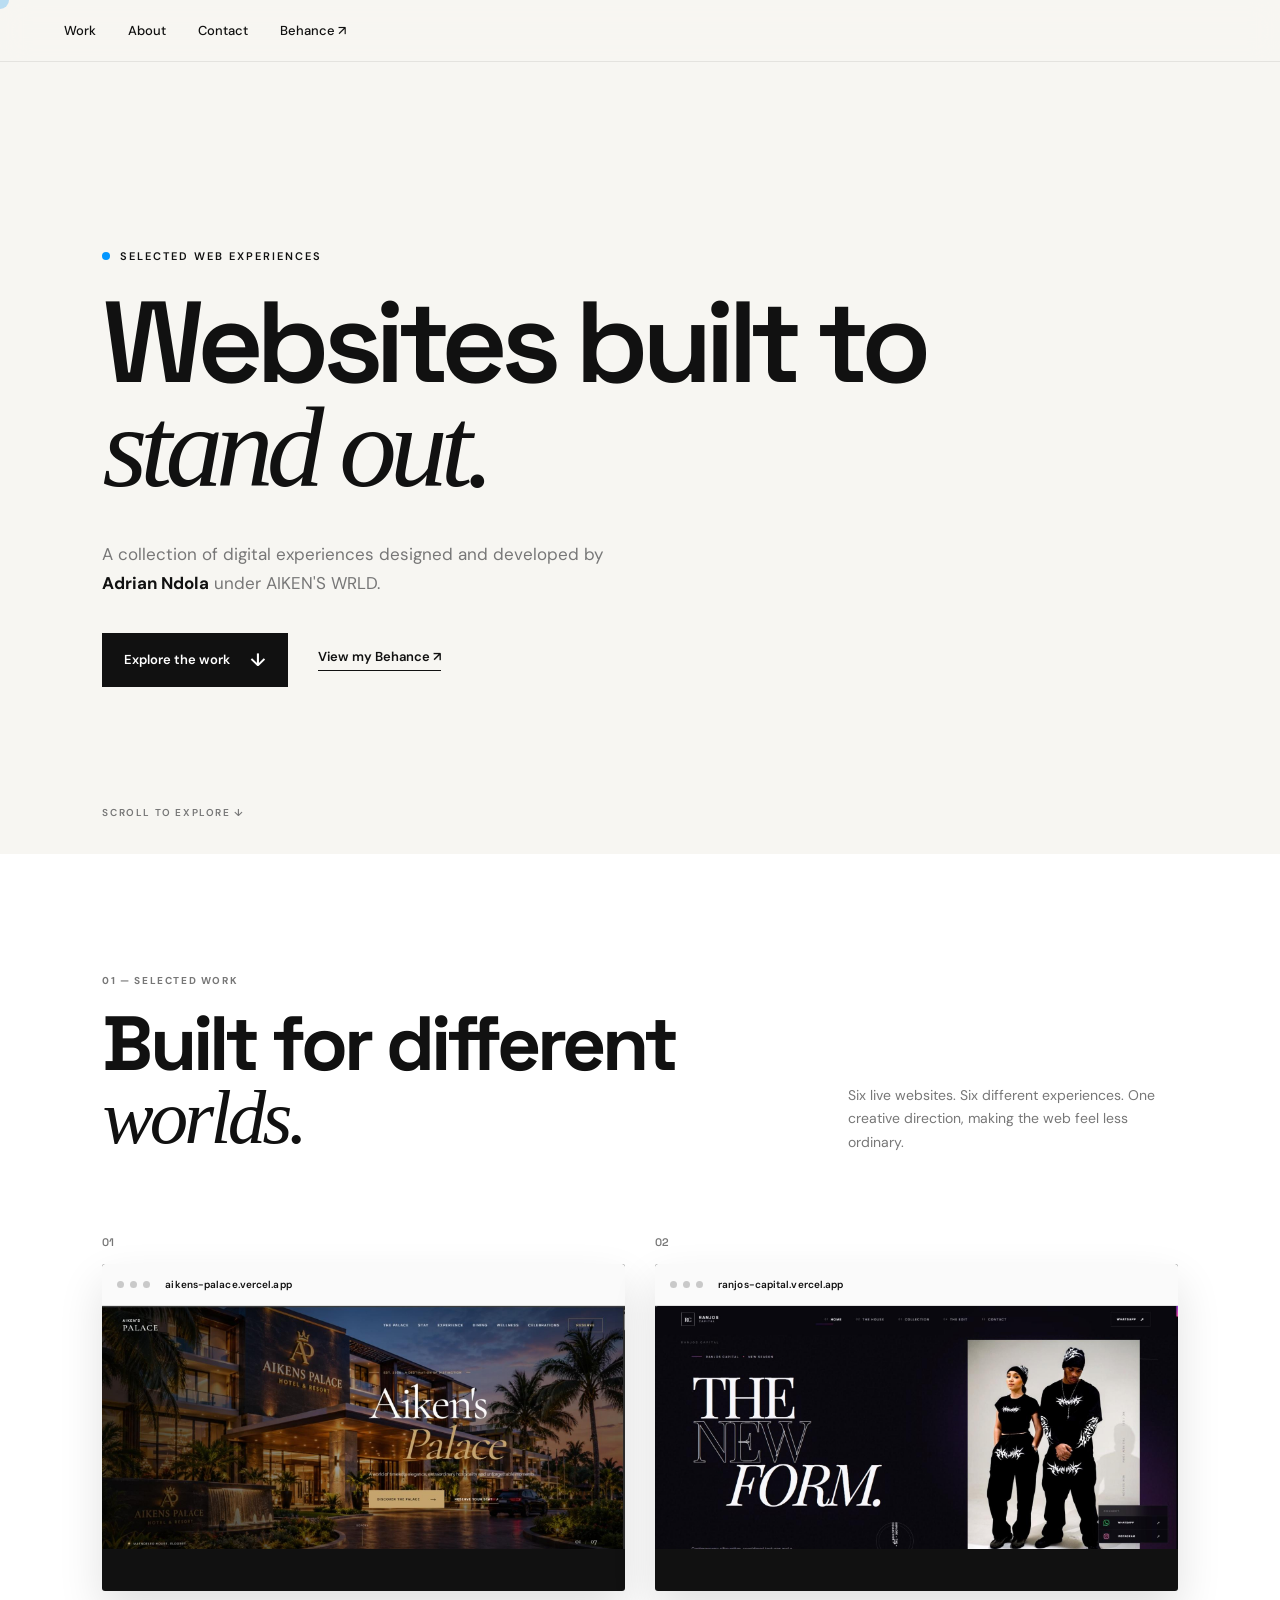
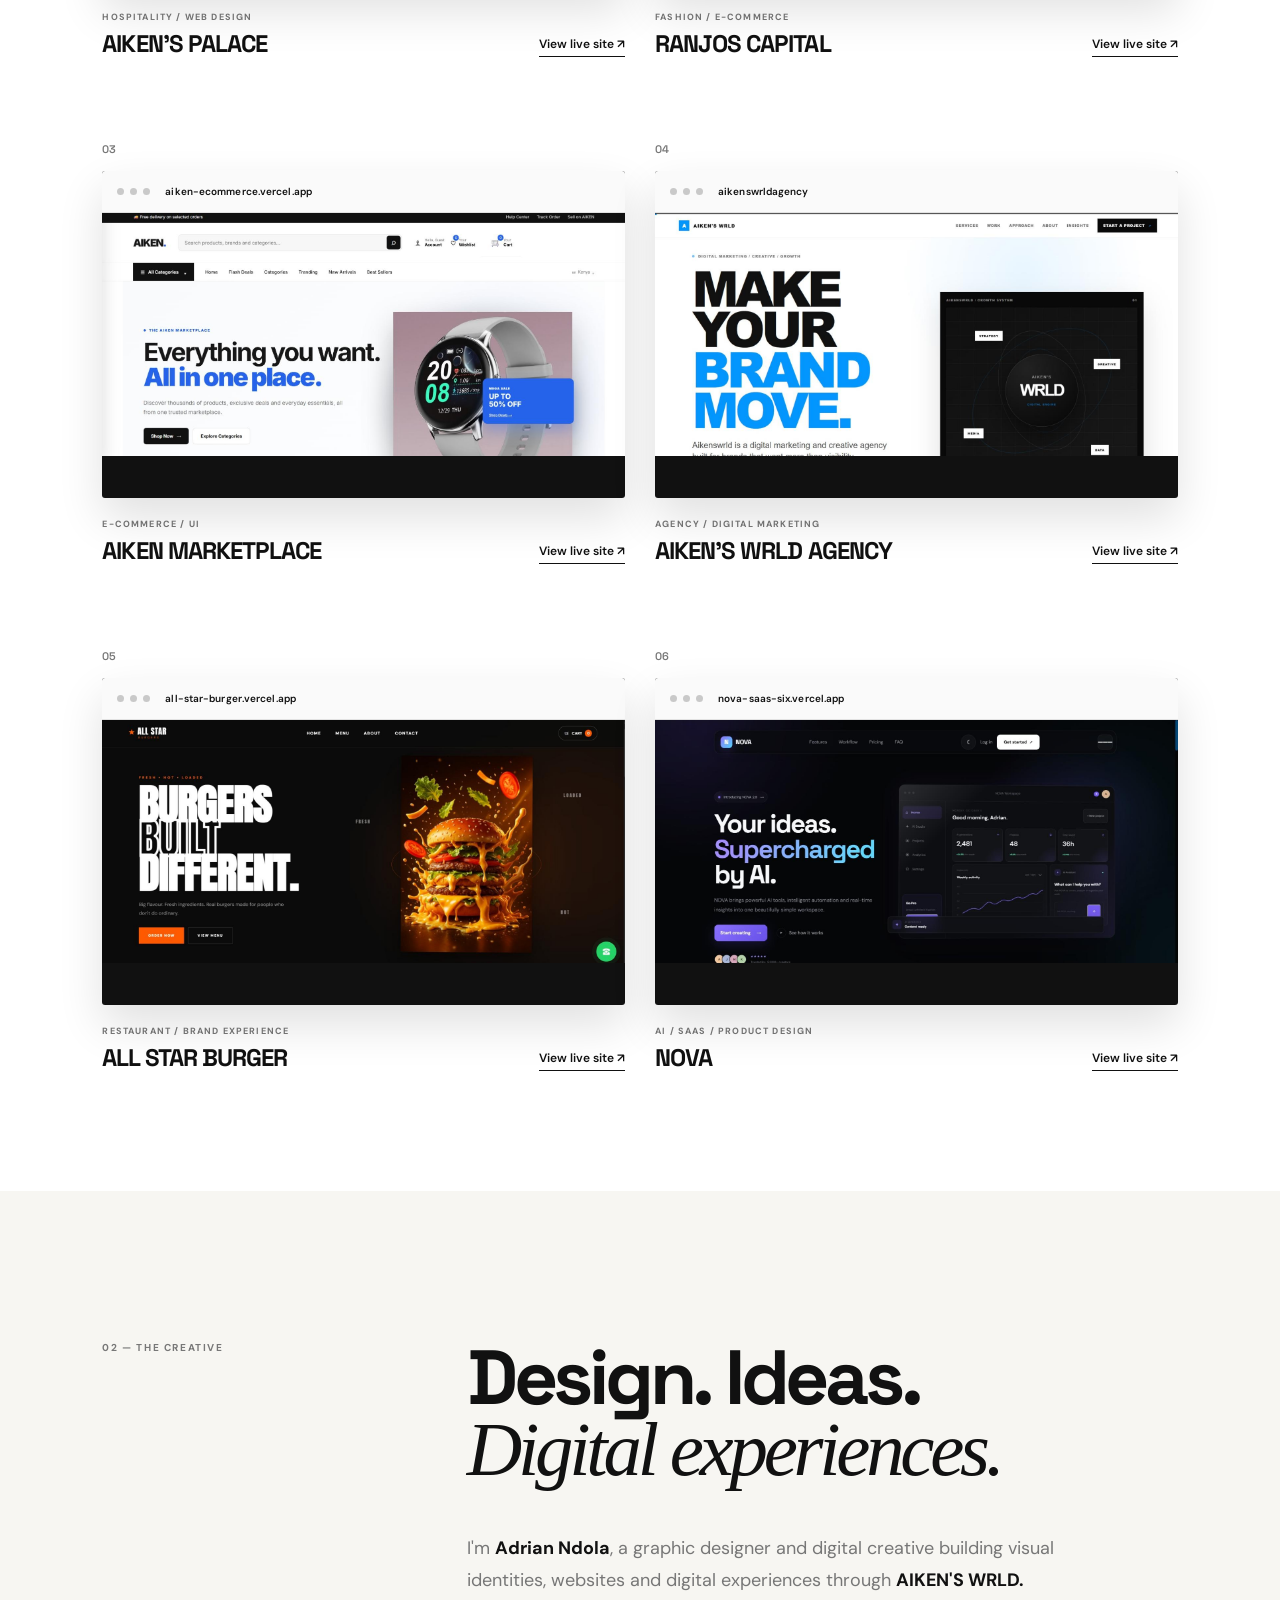
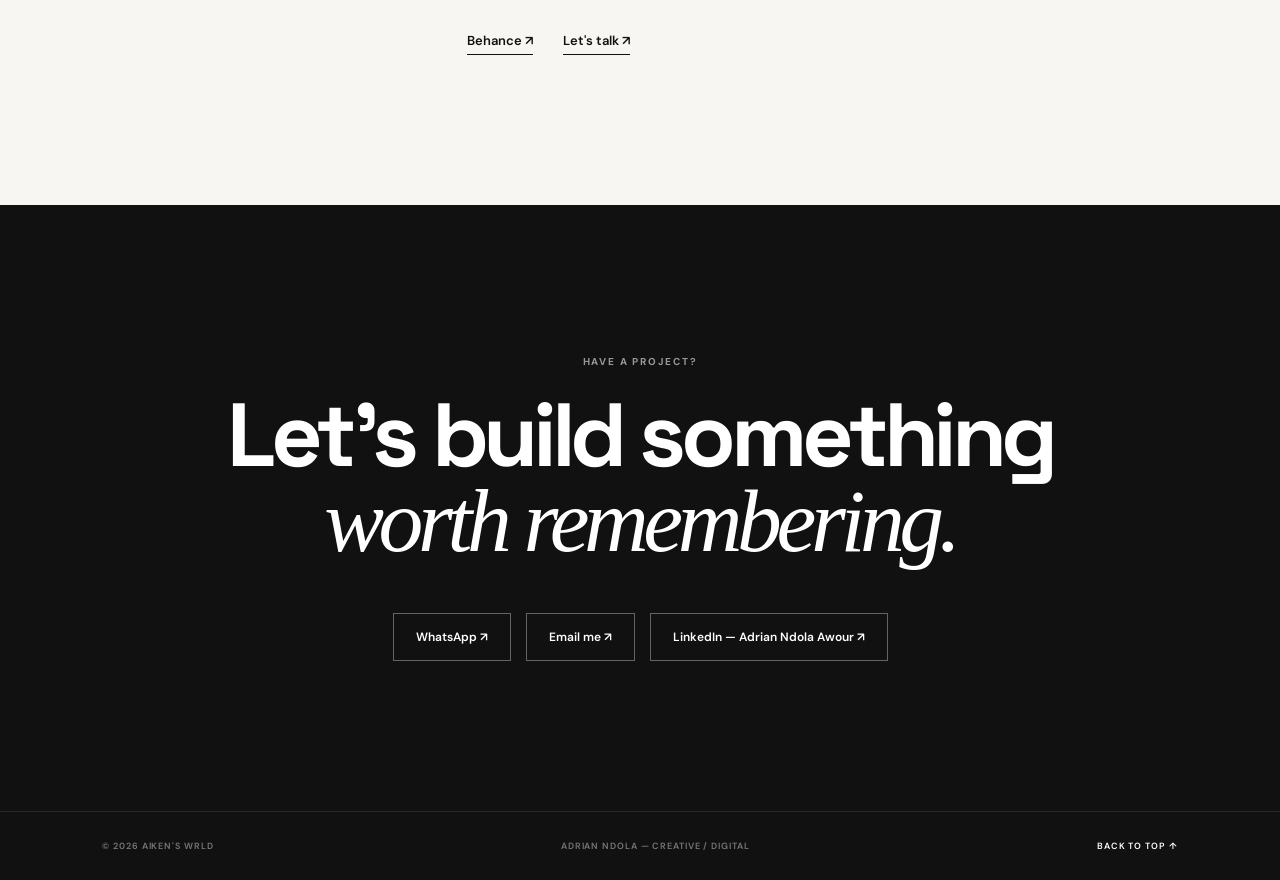
==== index.html @ 43f6fae1 "Add files via upload" ====
<!DOCTYPE html>
<html lang="en">

<head>

    <meta charset="UTF-8">

    <meta name="viewport" content="width=device-width, initial-scale=1.0">

    <title>AIKEN'S WRLD — Web Portfolio</title>

    <meta name="description"
        content="Selected web experiences designed and developed by Adrian Ndola.">

    <link rel="preconnect" href="https://fonts.googleapis.com">
    <link rel="preconnect" href="https://fonts.gstatic.com" crossorigin>

    <link
        href="https://fonts.googleapis.com/css2?family=DM+Sans:wght@400;500;600;700&family=Space+Grotesk:wght@400;500;600;700&display=swap"
        rel="stylesheet">

    <link rel="stylesheet" href="style.css">

</head>


<body>

    <!-- CURSOR EFFECT -->
    <div class="cursor-glow"></div>


    <!-- NAVIGATION -->
    <header class="navbar">

        <nav>

            <a href="#work">
                Work
            </a>

            <a href="about.html">
                About
            </a>

            <a href="contact.html">
                Contact
            </a>

            <a href="https://www.behance.net/adrianndola"
               target="_blank"
               rel="noopener noreferrer">
                Behance ↗
            </a>

        </nav>

    </header>


    <!-- HERO -->
    <main>

        <section class="hero" id="home">

            <div class="hero-label">

                <span></span>

                SELECTED WEB EXPERIENCES

            </div>


            <h1>

                Websites built to

                <em>stand out.</em>

            </h1>


            <p class="hero-description">

                A collection of digital experiences designed and
                developed by <strong>Adrian Ndola</strong> under
                AIKEN'S WRLD.

            </p>


            <div class="hero-buttons">

                <a href="#work"
                   class="primary-button">

                    Explore the work

                    <span>↓</span>

                </a>


                <a href="https://www.behance.net/adrianndola"
                   target="_blank"
                   rel="noopener noreferrer"
                   class="secondary-link">

                    View my Behance ↗

                </a>

            </div>


            <div class="scroll-text">

                SCROLL TO EXPLORE ↓

            </div>

        </section>


        <!-- PROJECTS -->
        <section class="work" id="work">

            <div class="section-header">

                <div>

                    <span class="section-label">

                        01 — SELECTED WORK

                    </span>


                    <h2>

                        Built for different

                        <em>worlds.</em>

                    </h2>

                </div>


                <p>

                    Six live websites. Six different experiences.
                    One creative direction, making the web feel
                    less ordinary.

                </p>

            </div>


            <div class="projects">


                <!-- PROJECT 1 -->
                <article class="project">

                    <div class="project-number">
                        01
                    </div>


                    <div class="website-preview palace">

                        <div class="browser-bar">

                            <div class="browser-dots">

                                <span></span>
                                <span></span>
                                <span></span>

                            </div>


                            <small>
                                aikens-palace.vercel.app
                            </small>

                        </div>


                        <div class="preview-content">

                            <img
                                src="images/aikens-palace.jpg"
                                alt="AIKEN'S PALACE website"
                                loading="lazy">

                        </div>

                    </div>


                    <div class="project-info">

                        <div>

                            <span class="project-category">
                                HOSPITALITY / WEB DESIGN
                            </span>


                            <h3>
                                AIKEN'S PALACE
                            </h3>

                        </div>


                        <a
                            href="https://aikens-palace.vercel.app/"
                            target="_blank"
                            rel="noopener noreferrer"
                            class="view-site">

                            View live site ↗

                        </a>

                    </div>

                </article>


                <!-- PROJECT 2 -->
                <article class="project">

                    <div class="project-number">
                        02
                    </div>


                    <div class="website-preview ranjos">

                        <div class="browser-bar">

                            <div class="browser-dots">

                                <span></span>
                                <span></span>
                                <span></span>

                            </div>


                            <small>
                                ranjos-capital.vercel.app
                            </small>

                        </div>


                        <div class="preview-content">

                            <img
                                src="images/ranjos-capital.jpg"
                                alt="Ranjos Capital website"
                                loading="lazy">

                        </div>

                    </div>


                    <div class="project-info">

                        <div>

                            <span class="project-category">
                                FASHION / E-COMMERCE
                            </span>


                            <h3>
                                RANJOS CAPITAL
                            </h3>

                        </div>


                        <a
                            href="https://ranjos-capital.vercel.app/"
                            target="_blank"
                            rel="noopener noreferrer"
                            class="view-site">

                            View live site ↗

                        </a>

                    </div>

                </article>


                <!-- PROJECT 3 -->
                <article class="project">

                    <div class="project-number">
                        03
                    </div>


                    <div class="website-preview marketplace">

                        <div class="browser-bar">

                            <div class="browser-dots">

                                <span></span>
                                <span></span>
                                <span></span>

                            </div>


                            <small>
                                aiken-ecommerce.vercel.app
                            </small>

                        </div>


                        <div class="preview-content">

                            <img
                                src="images/aiken-marketplace.jpg"
                                alt="Aiken Marketplace website"
                                loading="lazy">

                        </div>

                    </div>


                    <div class="project-info">

                        <div>

                            <span class="project-category">
                                E-COMMERCE / UI
                            </span>


                            <h3>
                                AIKEN MARKETPLACE
                            </h3>

                        </div>


                        <a
                            href="https://aiken-ecommerce.vercel.app/"
                            target="_blank"
                            rel="noopener noreferrer"
                            class="view-site">

                            View live site ↗

                        </a>

                    </div>

                </article>


                <!-- PROJECT 4 -->
                <article class="project">

                    <div class="project-number">
                        04
                    </div>


                    <div class="website-preview agency">

                        <div class="browser-bar">

                            <div class="browser-dots">

                                <span></span>
                                <span></span>
                                <span></span>

                            </div>


                            <small>
                                aikenswrldagency
                            </small>

                        </div>


                        <div class="preview-content">

                            <img
                                src="images/aikens-agency.jpg"
                                alt="AIKEN'S WRLD Agency website"
                                loading="lazy">

                        </div>

                    </div>


                    <div class="project-info">

                        <div>

                            <span class="project-category">
                                AGENCY / DIGITAL MARKETING
                            </span>


                            <h3>
                                AIKEN'S WRLD AGENCY
                            </h3>

                        </div>


                        <a
                            href="https://thecreativeaiken-ops.github.io/aikenswrldagency/"
                            target="_blank"
                            rel="noopener noreferrer"
                            class="view-site">

                            View live site ↗

                        </a>

                    </div>

                </article>


                <!-- PROJECT 5 -->
                <article class="project">

                    <div class="project-number">
                        05
                    </div>


                    <div class="website-preview burger">

                        <div class="browser-bar">

                            <div class="browser-dots">

                                <span></span>
                                <span></span>
                                <span></span>

                            </div>


                            <small>
                                all-star-burger.vercel.app
                            </small>

                        </div>


                        <div class="preview-content">

                            <img
                                src="images/all-star-burger.jpg"
                                alt="All Star Burger website"
                                loading="lazy">

                        </div>

                    </div>


                    <div class="project-info">

                        <div>

                            <span class="project-category">
                                RESTAURANT / BRAND EXPERIENCE
                            </span>


                            <h3>
                                ALL STAR BURGER
                            </h3>

                        </div>


                        <a
                            href="https://all-star-burger.vercel.app/"
                            target="_blank"
                            rel="noopener noreferrer"
                            class="view-site">

                            View live site ↗

                        </a>

                    </div>

                </article>


                <!-- PROJECT 6 -->
                <article class="project">

                    <div class="project-number">
                        06
                    </div>


                    <div class="website-preview nova">

                        <div class="browser-bar">

                            <div class="browser-dots">

                                <span></span>
                                <span></span>
                                <span></span>

                            </div>


                            <small>
                                nova-saas-six.vercel.app
                            </small>

                        </div>


                        <div class="preview-content">

                            <img
                                src="images/nova.jpg"
                                alt="Nova SaaS website"
                                loading="lazy">

                        </div>

                    </div>


                    <div class="project-info">

                        <div>

                            <span class="project-category">
                                AI / SAAS / PRODUCT DESIGN
                            </span>


                            <h3>
                                NOVA
                            </h3>

                        </div>


                        <a
                            href="https://nova-saas-six.vercel.app/"
                            target="_blank"
                            rel="noopener noreferrer"
                            class="view-site">

                            View live site ↗

                        </a>

                    </div>

                </article>


            </div>

        </section>


        <!-- ABOUT -->
        <section class="about" id="about">

            <div class="about-label">

                02 — THE CREATIVE

            </div>


            <div class="about-content">

                <h2>

                    Design. Ideas.

                    <em>
                        Digital experiences.
                    </em>

                </h2>


                <p>

                    I'm <strong>Adrian Ndola</strong>, a graphic designer
                    and digital creative building visual identities,
                    websites and digital experiences through
                    <strong>AIKEN'S WRLD.</strong>

                </p>


                <div class="about-links">

                    <a
                        href="https://www.behance.net/adrianndola"
                        target="_blank"
                        rel="noopener noreferrer">

                        Behance ↗

                    </a>


                    <a href="mailto:thecreativeaiken@gmail.com">

                        Let's talk ↗

                    </a>

                </div>

            </div>

        </section>


        <!-- CTA -->
        <section class="cta">

            <span>
                HAVE A PROJECT?
            </span>


            <h2>

                Let's build something

                <em>
                    worth remembering.
                </em>

            </h2>


            <div class="cta-contact">


                <!-- WHATSAPP -->
                <a
                    href="https://wa.me/254794624359"
                    target="_blank"
                    rel="noopener noreferrer"
                    class="cta-button">

                    WhatsApp ↗

                </a>


                <!-- EMAIL -->
                <a
                    href="mailto:thecreativeaiken@gmail.com?subject=Web Project Inquiry"
                    class="cta-button">

                    Email me ↗

                </a>


                <!-- LINKEDIN -->
                <a
                    href="https://www.linkedin.com/in/adrian-ndola-awour-3a61433a2/"
                    target="_blank"
                    rel="noopener noreferrer"
                    class="cta-button linkedin-link">

                    LinkedIn — Adrian Ndola Awour ↗

                </a>


            </div>

        </section>

    </main>


    <!-- FOOTER -->
    <footer>

        <span>
            © 2026 AIKEN'S WRLD
        </span>


        <span>
            ADRIAN NDOLA — CREATIVE / DIGITAL
        </span>


        <a href="#home">
            BACK TO TOP ↑
        </a>

    </footer>


    <script src="script.js"></script>

</body>

</html>
---- style.css ----
/* =========================================
   AIKEN'S WRLD — WEB PORTFOLIO
   ========================================= */

:root {
    --black: #111111;
    --white: #ffffff;
    --cream: #f7f6f2;
    --gray: #777777;
    --light-gray: #e8e8e8;
    --blue: #0396ff;
}


/* =========================================
   RESET
   ========================================= */

* {
    margin: 0;
    padding: 0;
    box-sizing: border-box;
}

html {
    scroll-behavior: smooth;
}

body {
    font-family: "DM Sans", sans-serif;
    background: var(--cream);
    color: var(--black);
    overflow-x: hidden;
}

a {
    color: inherit;
    text-decoration: none;
}

img {
    max-width: 100%;
    display: block;
}


/* =========================================
   CURSOR
   ========================================= */

.cursor-glow {
    position: fixed;
    width: 18px;
    height: 18px;
    border-radius: 50%;
    background: rgba(3, 150, 255, 0.25);
    pointer-events: none;
    transform: translate(-50%, -50%);
    z-index: 9999;
    mix-blend-mode: multiply;
}


/* =========================================
   NAVIGATION
   ========================================= */

.navbar {
    position: sticky;
    top: 0;
    z-index: 1000;

    width: 100%;

    display: flex;
    align-items: center;
    justify-content: space-between;

    padding: 22px 5vw;

    background: rgba(247, 246, 242, 0.88);

    backdrop-filter: blur(14px);
    -webkit-backdrop-filter: blur(14px);

    border-bottom: 1px solid rgba(17, 17, 17, 0.08);
}

.logo {
    display: flex;
    align-items: center;
    gap: 10px;

    font-family: "Space Grotesk", sans-serif;
    font-size: 14px;
    font-weight: 700;

    letter-spacing: 0.05em;
}

.logo-circle {
    width: 31px;
    height: 31px;

    display: flex;
    align-items: center;
    justify-content: center;

    border-radius: 50%;

    background: var(--black);
    color: var(--white);

    font-family: "Space Grotesk", sans-serif;
    font-weight: 700;
}

.navbar nav {
    display: flex;
    align-items: center;
    gap: 32px;
}

.navbar nav a {
    position: relative;

    font-size: 13px;
    font-weight: 500;

    transition: 0.3s ease;
}

.navbar nav a::after {
    content: "";

    position: absolute;
    left: 0;
    bottom: -6px;

    width: 0;
    height: 1px;

    background: var(--black);

    transition: width 0.3s ease;
}

.navbar nav a:hover::after {
    width: 100%;
}


/* =========================================
   HERO
   ========================================= */

.hero {
    min-height: 88vh;

    display: flex;
    flex-direction: column;
    justify-content: center;

    padding: 100px 8vw 80px;

    position: relative;
}

.hero-label {
    display: flex;
    align-items: center;
    gap: 10px;

    font-size: 11px;
    font-weight: 600;

    letter-spacing: 0.18em;

    margin-bottom: 28px;
}

.hero-label span {
    width: 8px;
    height: 8px;

    border-radius: 50%;

    background: var(--blue);
}

.hero h1 {
    max-width: 900px;

    font-family: "Space Grotesk", sans-serif;

    font-size: clamp(60px, 9vw, 145px);

    line-height: 0.9;

    letter-spacing: -0.065em;

    font-weight: 600;
}

.hero h1 em {
    font-family: Georgia, serif;

    font-weight: 400;

    letter-spacing: -0.06em;
}

.hero-description {
    max-width: 520px;

    margin-top: 40px;

    color: var(--gray);

    font-size: 17px;

    line-height: 1.7;
}

.hero-description strong {
    color: var(--black);
}

.hero-buttons {
    display: flex;
    align-items: center;

    gap: 30px;

    margin-top: 35px;
}

.primary-button {
    display: inline-flex;
    align-items: center;

    gap: 20px;

    padding: 15px 22px;

    background: var(--black);
    color: var(--white);

    font-size: 13px;
    font-weight: 600;

    transition: 0.3s ease;
}

.primary-button:hover {
    background: var(--blue);

    transform: translateY(-3px);
}

.primary-button span {
    font-size: 18px;
}

.secondary-link {
    font-size: 13px;
    font-weight: 600;

    border-bottom: 1px solid var(--black);

    padding-bottom: 5px;

    transition: 0.3s ease;
}

.secondary-link:hover {
    color: var(--blue);

    border-color: var(--blue);
}

.scroll-text {
    position: absolute;

    bottom: 35px;
    left: 8vw;

    font-size: 10px;

    font-weight: 600;

    letter-spacing: 0.16em;

    color: var(--gray);
}


/* =========================================
   WORK SECTION
   ========================================= */

.work {
    padding: 120px 8vw;

    background: var(--white);
}

.section-header {
    display: flex;

    justify-content: space-between;

    align-items: flex-end;

    gap: 50px;

    margin-bottom: 80px;
}

.section-label {
    display: block;

    margin-bottom: 20px;

    font-size: 10px;

    font-weight: 700;

    letter-spacing: 0.16em;

    color: var(--gray);
}

.section-header h2 {
    font-family: "Space Grotesk", sans-serif;

    font-size: clamp(42px, 6vw, 82px);

    line-height: 0.95;

    letter-spacing: -0.05em;
}

.section-header h2 em {
    font-family: Georgia, serif;

    font-weight: 400;
}

.section-header > p {
    max-width: 330px;

    font-size: 14px;

    line-height: 1.7;

    color: var(--gray);
}


/* =========================================
   PROJECT GRID
   ========================================= */

.projects {
    display: grid;

    grid-template-columns: repeat(2, minmax(0, 1fr));

    gap: 85px 30px;
}


/* =========================================
   PROJECT
   ========================================= */

.project {
    position: relative;

    opacity: 0;

    transform: translateY(35px);

    transition:
        opacity 0.8s ease,
        transform 0.8s ease;
}

.project.show {
    opacity: 1;

    transform: translateY(0);
}

.project-number {
    margin-bottom: 15px;

    font-family: "Space Grotesk", sans-serif;

    font-size: 11px;

    font-weight: 600;

    color: var(--gray);
}


/* =========================================
   WEBSITE PREVIEW
   ========================================= */

.website-preview {
    width: 100%;

    aspect-ratio: 16 / 10;

    position: relative;

    overflow: hidden;

    border-radius: 3px;

    background: #111111;

    box-shadow:
        0 20px 45px rgba(0, 0, 0, 0.12);

    transition:
        transform 0.5s ease,
        box-shadow 0.5s ease;
}

.project:hover .website-preview {
    transform: translateY(-8px);

    box-shadow:
        0 28px 55px rgba(0, 0, 0, 0.18);
}


/* =========================================
   BROWSER BAR
   ========================================= */

.browser-bar {
    height: 42px;

    position: absolute;

    top: 0;
    left: 0;
    right: 0;

    z-index: 10;

    display: flex;

    align-items: center;

    padding: 0 15px;

    background: rgba(255, 255, 255, 0.98);

    border-bottom:
        1px solid rgba(17, 17, 17, 0.1);
}

.browser-dots {
    display: flex;

    align-items: center;

    gap: 6px;

    margin-right: 15px;
}

.browser-dots span {
    width: 7px;
    height: 7px;

    border-radius: 50%;

    background: #c9c9c9;
}


/* =========================================
   BRIGHT WEBSITE TITLES
   ========================================= */

.browser-bar small {
    font-size: 10px;

    color: #111111;

    font-weight: 600;

    letter-spacing: 0.01em;

    white-space: nowrap;

    overflow: hidden;

    text-overflow: ellipsis;
}


/* =========================================
   WEBSITE SCREENSHOTS
   ========================================= */

.preview-content {
    width: 100%;
    height: 100%;

    position: relative;

    overflow: hidden;

    display: block;

    padding-top: 42px;
}

.preview-content img {
    width: 100%;

    height: calc(100% - 42px);

    display: block;

    object-fit: cover;

    object-position: top center;

    transform: scale(1);

    transition:
        transform 0.7s ease;
}

.project:hover .preview-content img {
    transform: scale(1.035);
}


/* =========================================
   SCREENSHOT POSITIONING
   ========================================= */

.palace .preview-content img {
    object-position: top center;
}

.ranjos .preview-content img {
    object-position: top center;
}

.marketplace .preview-content img {
    object-position: top center;
}

.agency .preview-content img {
    object-position: top center;
}

.burger .preview-content img {
    object-position: top center;
}

.nova .preview-content img {
    object-position: top center;
}


/* =========================================
   PROJECT INFORMATION
   ========================================= */

.project-info {
    display: flex;

    align-items: flex-end;

    justify-content: space-between;

    gap: 25px;

    margin-top: 20px;
}

.project-category {
    display: block;

    margin-bottom: 8px;

    font-size: 9px;

    font-weight: 700;

    letter-spacing: 0.13em;

    color: var(--gray);
}

.project-info h3 {
    font-family: "Space Grotesk", sans-serif;

    font-size: 24px;

    line-height: 1.1;

    letter-spacing: -0.04em;
}

.view-site {
    flex-shrink: 0;

    font-size: 12px;

    font-weight: 600;

    border-bottom: 1px solid var(--black);

    padding-bottom: 4px;

    transition: 0.3s ease;
}

.view-site:hover {
    color: var(--blue);

    border-color: var(--blue);
}


/* =========================================
   ABOUT
   ========================================= */

.about {
    display: grid;

    grid-template-columns: 0.4fr 1fr;

    gap: 80px;

    padding: 150px 8vw;

    background: var(--cream);
}

.about-label {
    font-size: 10px;

    font-weight: 700;

    letter-spacing: 0.16em;

    color: var(--gray);
}

.about-content {
    max-width: 800px;
}

.about-content h2 {
    font-family: "Space Grotesk", sans-serif;

    font-size: clamp(48px, 6vw, 85px);

    line-height: 0.95;

    letter-spacing: -0.055em;
}

.about-content h2 em {
    display: block;

    font-family: Georgia, serif;

    font-weight: 400;
}

.about-content > p {
    max-width: 650px;

    margin-top: 45px;

    font-size: 18px;

    line-height: 1.8;

    color: var(--gray);
}

.about-content > p strong {
    color: var(--black);
}

.about-links {
    display: flex;

    gap: 30px;

    margin-top: 35px;
}

.about-links a {
    font-size: 13px;

    font-weight: 600;

    border-bottom: 1px solid var(--black);

    padding-bottom: 5px;

    transition: 0.3s ease;
}

.about-links a:hover {
    color: var(--blue);

    border-color: var(--blue);
}


/* =========================================
   CTA
   ========================================= */

.cta {
    padding: 150px 8vw;

    background: var(--black);

    color: var(--white);

    text-align: center;
}

.cta > span {
    display: block;

    margin-bottom: 25px;

    font-size: 10px;

    font-weight: 700;

    letter-spacing: 0.18em;

    color: #999999;
}

.cta h2 {
    max-width: 1000px;

    margin: 0 auto;

    font-family: "Space Grotesk", sans-serif;

    font-size: clamp(48px, 7vw, 100px);

    line-height: 0.95;

    letter-spacing: -0.06em;
}

.cta h2 em {
    display: block;

    font-family: Georgia, serif;

    font-weight: 400;
}

.cta-contact {
    display: flex;

    justify-content: center;

    align-items: center;

    flex-wrap: wrap;

    gap: 15px;

    margin-top: 50px;
}

.cta-button {
    display: inline-flex;

    align-items: center;

    justify-content: center;

    padding: 15px 22px;

    border:
        1px solid rgba(255, 255, 255, 0.35);

    color: var(--white);

    font-size: 12px;

    font-weight: 600;

    transition:
        background 0.3s ease,
        color 0.3s ease,
        border-color 0.3s ease,
        transform 0.3s ease;
}

.cta-button:hover {
    background: var(--white);

    color: var(--black);

    border-color: var(--white);

    transform: translateY(-3px);
}


/* =========================================
   FOOTER
   ========================================= */

footer {
    display: flex;

    align-items: center;

    justify-content: space-between;

    gap: 25px;

    padding: 28px 8vw;

    background: var(--black);

    color: #777777;

    border-top:
        1px solid rgba(255, 255, 255, 0.1);

    font-size: 9px;

    font-weight: 600;

    letter-spacing: 0.1em;
}

footer a {
    color: var(--white);

    transition: 0.3s ease;
}

footer a:hover {
    color: var(--blue);
}


/* =========================================
   MOBILE
   ========================================= */

@media (max-width: 800px) {

    .navbar {
        padding: 18px 5vw;
    }

    .navbar nav {
        gap: 15px;
    }

    .navbar nav a {
        font-size: 11px;
    }

    .navbar nav a:nth-child(2) {
        display: none;
    }


    .hero {
        min-height: 82vh;

        padding: 80px 6vw 80px;
    }

    .hero h1 {
        font-size: clamp(52px, 15vw, 90px);
    }

    .hero-description {
        font-size: 15px;
    }

    .hero-buttons {
        flex-direction: column;

        align-items: flex-start;

        gap: 20px;
    }

    .scroll-text {
        left: 6vw;
    }


    .work {
        padding: 90px 6vw;
    }

    .section-header {
        flex-direction: column;

        align-items: flex-start;

        margin-bottom: 55px;
    }

    .section-header > p {
        max-width: 500px;
    }


    .projects {
        grid-template-columns: 1fr;

        gap: 65px;
    }


    .website-preview {
        aspect-ratio: 4 / 3;
    }

    .preview-content {
        padding-top: 42px;
    }

    .preview-content img {
        height: calc(100% - 42px);

        object-fit: cover;

        object-position: top center;
    }


    .project-info {
        align-items: flex-start;

        flex-direction: column;

        gap: 15px;
    }


    .about {
        grid-template-columns: 1fr;

        gap: 35px;

        padding: 100px 6vw;
    }

    .about-content > p {
        font-size: 16px;
    }


    .cta {
        padding: 100px 6vw;
    }

    .cta-contact {
        flex-direction: column;

        width: 100%;
    }

    .cta-button {
        width: 100%;

        max-width: 330px;
    }


    footer {
        flex-direction: column;

        align-items: flex-start;

        padding: 25px 6vw;
    }

}


/* =========================================
   SMALL PHONES
   ========================================= */

@media (max-width: 480px) {

    .navbar nav a:first-child {
        display: none;
    }

    .logo {
        font-size: 12px;
    }

    .logo-circle {
        width: 28px;
        height: 28px;
    }

    .hero {
        padding-top: 65px;
    }

    .hero h1 {
        font-size: 53px;
    }

    .section-header h2 {
        font-size: 45px;
    }

    .project-info h3 {
        font-size: 21px;
    }

    .website-preview {
        aspect-ratio: 4 / 3;
    }

    .browser-bar {
        height: 38px;
    }

    .browser-bar small {
        font-size: 9px;
        font-weight: 600;
    }

    .preview-content {
        padding-top: 38px;
    }

    .preview-content img {
        height: calc(100% - 38px);

        object-fit: cover;

        object-position: top center;
    }

}
/* =========================
   SHOW ABOUT ON MOBILE
========================= */

@media (max-width: 800px) {
    .navbar nav a:nth-child(2) {
        display: inline-flex !important;
    }
}
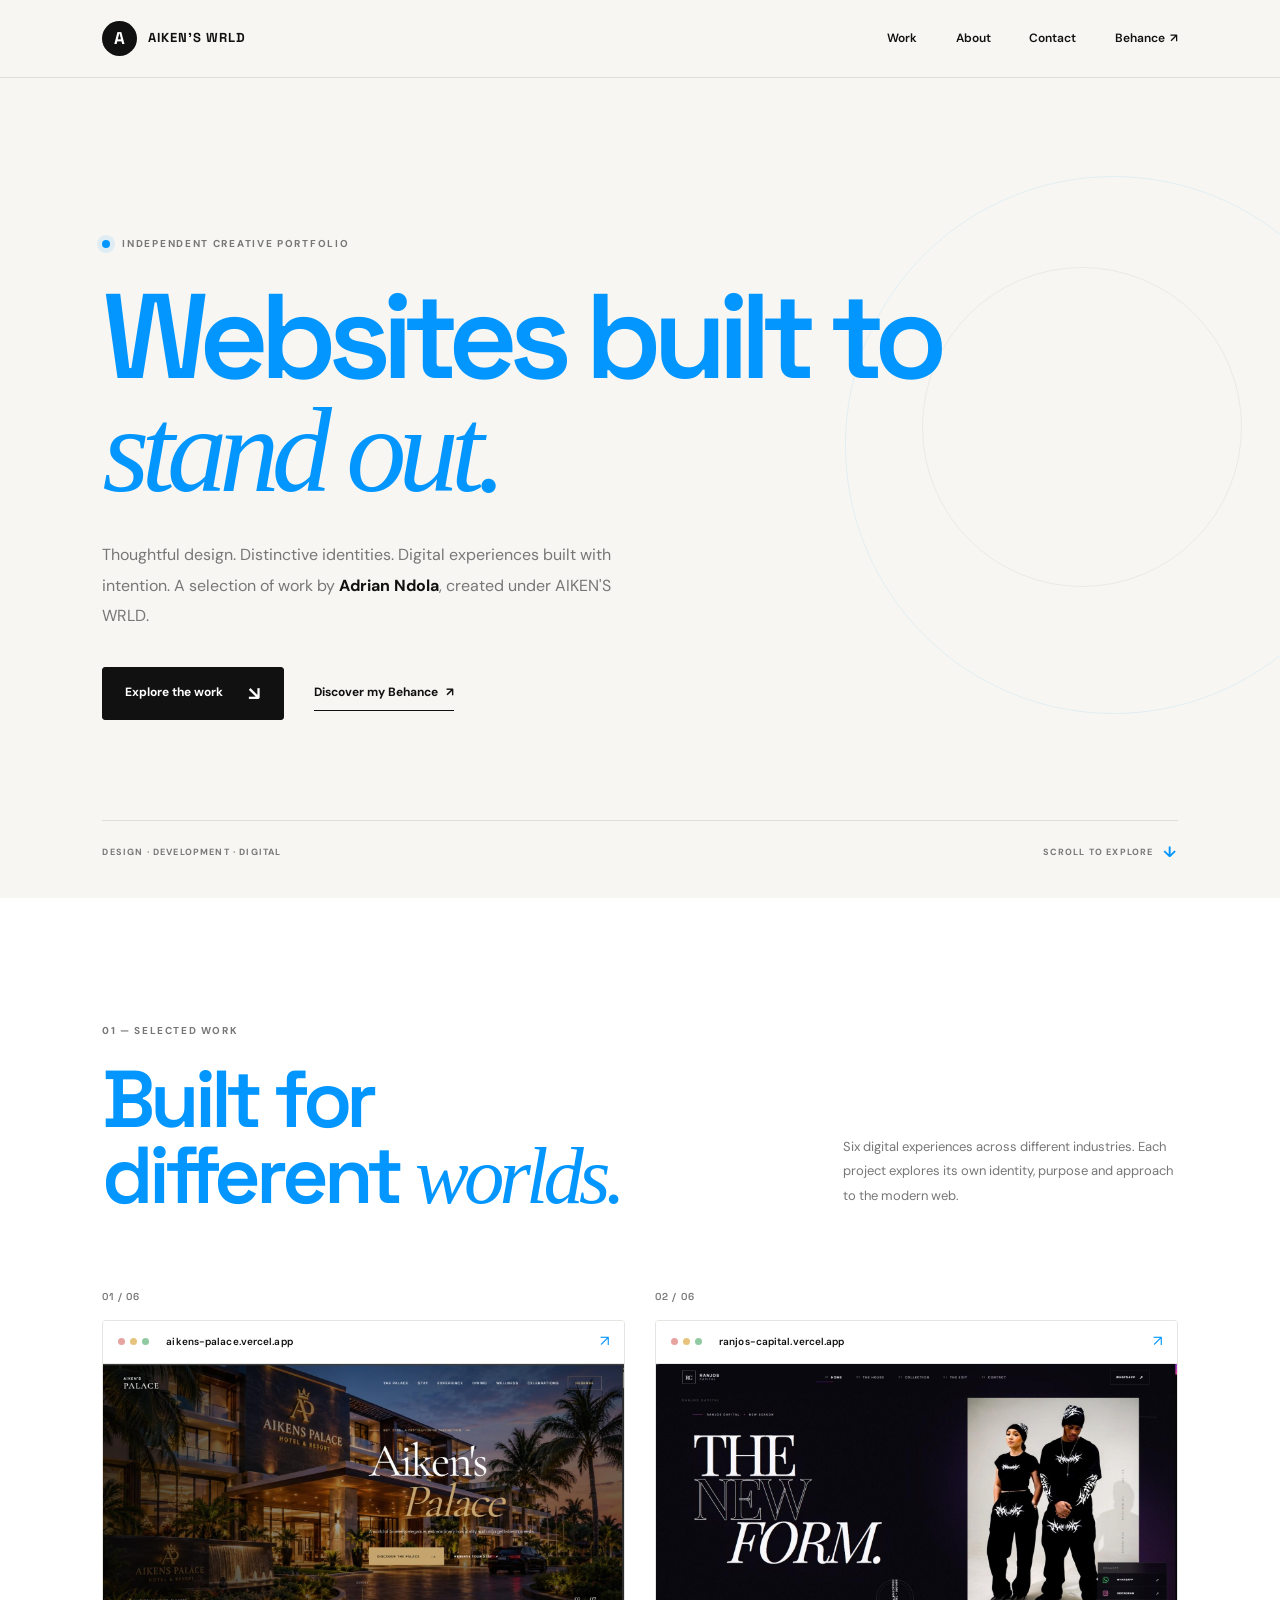
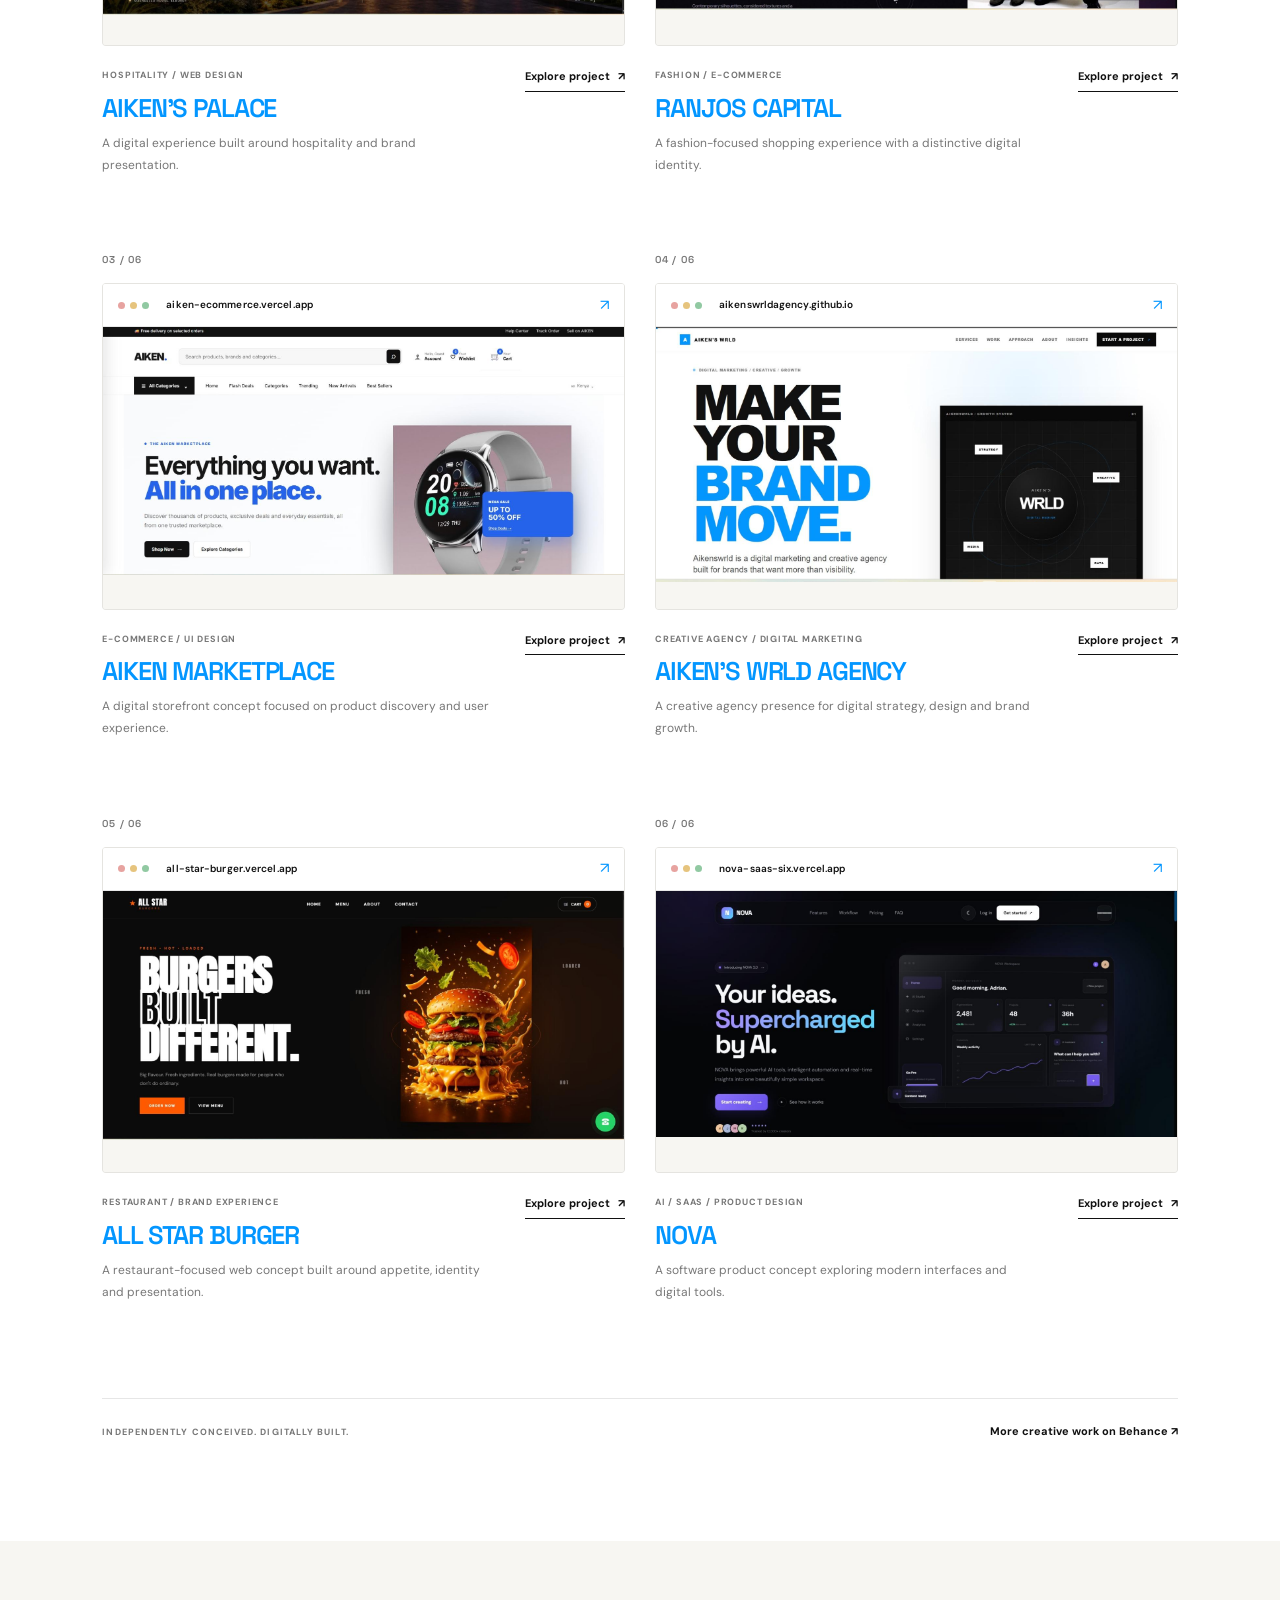
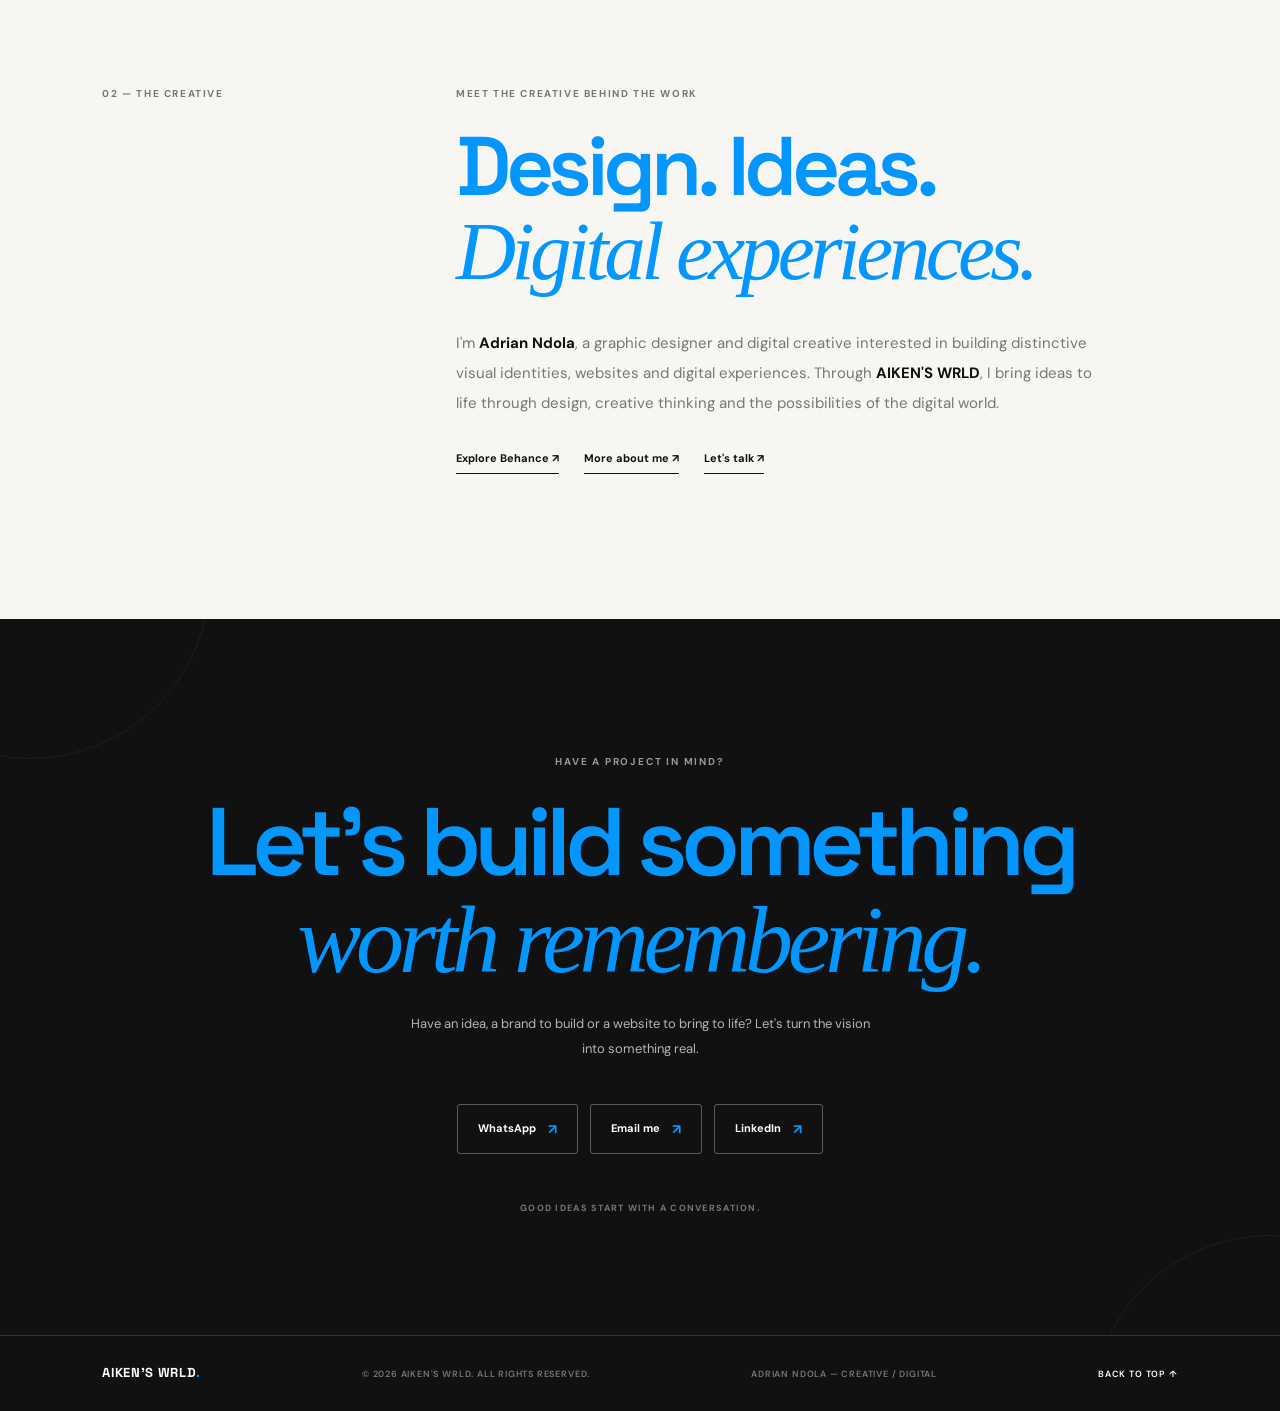
==== commit df45def2: "Add files via upload" ====
--- a/index.html
+++ b/index.html
@@ -1,16 +1,25 @@
+
 <!DOCTYPE html>
 <html lang="en">
 
 <head>
-
     <meta charset="UTF-8">
-
     <meta name="viewport" content="width=device-width, initial-scale=1.0">
 
-    <title>AIKEN'S WRLD — Web Portfolio</title>
+    <title>AIKEN'S WRLD — Selected Digital Experiences by Adrian Ndola</title>
 
     <meta name="description"
-        content="Selected web experiences designed and developed by Adrian Ndola.">
+        content="Explore selected websites, digital experiences, e-commerce platforms and creative projects designed and developed by Adrian Ndola under AIKEN'S WRLD.">
+
+    <meta name="author" content="Adrian Ndola">
+    <meta name="theme-color" content="#f7f6f2">
+    <meta name="robots" content="index, follow">
+
+    <meta property="og:type" content="website">
+    <meta property="og:title" content="AIKEN'S WRLD — Digital Experiences">
+    <meta property="og:description"
+        content="Selected digital experiences designed and developed by Adrian Ndola.">
+    <meta property="og:image" content="images/aikens-palace.jpg">
 
     <link rel="preconnect" href="https://fonts.googleapis.com">
     <link rel="preconnect" href="https://fonts.gstatic.com" crossorigin>
@@ -21,202 +30,204 @@
 
     <link rel="stylesheet" href="style.css">
 
+    <link rel="icon" href="images/favicon.png" type="image/png">
+
 </head>
 
-
 <body>
 
-    <!-- CURSOR EFFECT -->
-    <div class="cursor-glow"></div>
-
-
-    <!-- NAVIGATION -->
+    <!-- ACCESSIBILITY: SKIP NAVIGATION -->
+    <a href="#main-content" class="skip-link">
+        Skip to content
+    </a>
+
+    <!-- AMBIENT CURSOR EFFECT -->
+    <div class="cursor-glow" aria-hidden="true"></div>
+
+    <!-- HEADER / NAVIGATION -->
     <header class="navbar">
 
-        <nav>
-
-            <a href="#work">
-                Work
+        <a href="#home" class="brand-mark" aria-label="AIKEN'S WRLD home">
+            <span class="brand-symbol">A</span>
+            <span class="brand-name">AIKEN'S WRLD</span>
+        </a>
+
+        <button
+            class="menu-toggle"
+            type="button"
+            aria-label="Open navigation menu"
+            aria-expanded="false"
+            aria-controls="primary-navigation">
+
+            <span></span>
+            <span></span>
+
+        </button>
+
+        <nav id="primary-navigation" aria-label="Main navigation">
+
+            <a href="#work">Work</a>
+
+            <a href="#about">About</a>
+
+            <a href="#contact">Contact</a>
+
+            <a
+                href="https://www.behance.net/adrianndola"
+                target="_blank"
+                rel="noopener noreferrer">
+
+                Behance <span aria-hidden="true">↗</span>
+
             </a>
 
-            <a href="about.html">
-                About
-            </a>
-
-            <a href="contact.html">
-                Contact
-            </a>
-
-            <a href="https://www.behance.net/adrianndola"
-               target="_blank"
-               rel="noopener noreferrer">
-                Behance ↗
-            </a>
-
         </nav>
 
     </header>
 
-
-    <!-- HERO -->
-    <main>
-
+    <main id="main-content">
+
+        <!-- HERO SECTION -->
         <section class="hero" id="home">
 
             <div class="hero-label">
-
-                <span></span>
-
-                SELECTED WEB EXPERIENCES
-
+                <span aria-hidden="true"></span>
+                INDEPENDENT CREATIVE PORTFOLIO
             </div>
 
-
             <h1>
-
                 Websites built to
-
                 <em>stand out.</em>
-
             </h1>
 
-
             <p class="hero-description">
-
-                A collection of digital experiences designed and
-                developed by <strong>Adrian Ndola</strong> under
+                Thoughtful design. Distinctive identities.
+                Digital experiences built with intention.
+
+                A selection of work by
+                <strong>Adrian Ndola</strong>, created under
                 AIKEN'S WRLD.
-
             </p>
 
-
             <div class="hero-buttons">
 
-                <a href="#work"
-                   class="primary-button">
-
+                <a href="#work" class="primary-button">
                     Explore the work
-
-                    <span>↓</span>
-
+                    <span aria-hidden="true">↘</span>
                 </a>
 
-
-                <a href="https://www.behance.net/adrianndola"
-                   target="_blank"
-                   rel="noopener noreferrer"
-                   class="secondary-link">
-
-                    View my Behance ↗
+                <a
+                    href="https://www.behance.net/adrianndola"
+                    target="_blank"
+                    rel="noopener noreferrer"
+                    class="secondary-link">
+
+                    Discover my Behance
+                    <span aria-hidden="true">↗</span>
 
                 </a>
 
             </div>
 
-
-            <div class="scroll-text">
-
-                SCROLL TO EXPLORE ↓
+            <div class="hero-meta">
+
+                <span>DESIGN · DEVELOPMENT · DIGITAL</span>
+
+                <span class="scroll-text">
+                    SCROLL TO EXPLORE
+                    <span aria-hidden="true">↓</span>
+                </span>
 
             </div>
 
         </section>
 
-
-        <!-- PROJECTS -->
+        <!-- SELECTED PROJECTS -->
         <section class="work" id="work">
 
             <div class="section-header">
 
-                <div>
+                <div class="section-heading">
 
                     <span class="section-label">
-
                         01 — SELECTED WORK
-
                     </span>
 
-
                     <h2>
-
                         Built for different
-
                         <em>worlds.</em>
-
                     </h2>
 
                 </div>
 
-
                 <p>
-
-                    Six live websites. Six different experiences.
-                    One creative direction, making the web feel
-                    less ordinary.
-
+                    Six digital experiences across different industries.
+                    Each project explores its own identity, purpose and
+                    approach to the modern web.
                 </p>
 
             </div>
 
-
             <div class="projects">
 
-
-                <!-- PROJECT 1 -->
+                <!-- PROJECT 01: AIKEN'S PALACE -->
                 <article class="project">
 
-                    <div class="project-number">
-                        01
-                    </div>
-
-
-                    <div class="website-preview palace">
-
-                        <div class="browser-bar">
-
-                            <div class="browser-dots">
-
-                                <span></span>
-                                <span></span>
-                                <span></span>
-
-                            </div>
-
-
-                            <small>
-                                aikens-palace.vercel.app
-                            </small>
-
-                        </div>
-
-
-                        <div class="preview-content">
-
-                            <img
-                                src="images/aikens-palace.jpg"
-                                alt="AIKEN'S PALACE website"
-                                loading="lazy">
-
-                        </div>
-
-                    </div>
-
+                    <span class="project-number">01 / 06</span>
+
+                    <a
+                        href="https://aikens-palace.vercel.app/"
+                        target="_blank"
+                        rel="noopener noreferrer"
+                        class="project-preview-link"
+                        aria-label="Explore AIKEN'S PALACE website">
+
+                        <div class="website-preview palace">
+
+                            <div class="browser-bar">
+
+                                <div class="browser-dots" aria-hidden="true">
+                                    <span></span>
+                                    <span></span>
+                                    <span></span>
+                                </div>
+
+                                <small>aikens-palace.vercel.app</small>
+
+                                <span class="browser-action" aria-hidden="true">↗</span>
+
+                            </div>
+
+                            <div class="preview-content">
+
+                                <img
+                                    src="images/aikens-palace.jpg"
+                                    alt="AIKEN'S PALACE hospitality website preview"
+                                    loading="lazy"
+                                    decoding="async">
+
+                            </div>
+
+                        </div>
+
+                    </a>
 
                     <div class="project-info">
 
-                        <div>
+                        <div class="project-details">
 
                             <span class="project-category">
                                 HOSPITALITY / WEB DESIGN
                             </span>
 
-
-                            <h3>
-                                AIKEN'S PALACE
-                            </h3>
-
-                        </div>
-
+                            <h3>AIKEN'S PALACE</h3>
+
+                            <p class="project-description">
+                                A digital experience built around hospitality
+                                and brand presentation.
+                            </p>
+
+                        </div>
 
                         <a
                             href="https://aikens-palace.vercel.app/"
@@ -224,7 +235,7 @@
                             rel="noopener noreferrer"
                             class="view-site">
 
-                            View live site ↗
+                            Explore project <span aria-hidden="true">↗</span>
 
                         </a>
 
@@ -232,62 +243,64 @@
 
                 </article>
 
-
-                <!-- PROJECT 2 -->
+                <!-- PROJECT 02: RANJOS CAPITAL -->
                 <article class="project">
 
-                    <div class="project-number">
-                        02
-                    </div>
-
-
-                    <div class="website-preview ranjos">
-
-                        <div class="browser-bar">
-
-                            <div class="browser-dots">
-
-                                <span></span>
-                                <span></span>
-                                <span></span>
-
-                            </div>
-
-
-                            <small>
-                                ranjos-capital.vercel.app
-                            </small>
-
-                        </div>
-
-
-                        <div class="preview-content">
-
-                            <img
-                                src="images/ranjos-capital.jpg"
-                                alt="Ranjos Capital website"
-                                loading="lazy">
-
-                        </div>
-
-                    </div>
-
+                    <span class="project-number">02 / 06</span>
+
+                    <a
+                        href="https://ranjos-capital.vercel.app/"
+                        target="_blank"
+                        rel="noopener noreferrer"
+                        class="project-preview-link"
+                        aria-label="Explore Ranjos Capital website">
+
+                        <div class="website-preview ranjos">
+
+                            <div class="browser-bar">
+
+                                <div class="browser-dots" aria-hidden="true">
+                                    <span></span>
+                                    <span></span>
+                                    <span></span>
+                                </div>
+
+                                <small>ranjos-capital.vercel.app</small>
+
+                                <span class="browser-action" aria-hidden="true">↗</span>
+
+                            </div>
+
+                            <div class="preview-content">
+
+                                <img
+                                    src="images/ranjos-capital.jpg"
+                                    alt="Ranjos Capital fashion e-commerce website preview"
+                                    loading="lazy"
+                                    decoding="async">
+
+                            </div>
+
+                        </div>
+
+                    </a>
 
                     <div class="project-info">
 
-                        <div>
+                        <div class="project-details">
 
                             <span class="project-category">
                                 FASHION / E-COMMERCE
                             </span>
 
-
-                            <h3>
-                                RANJOS CAPITAL
-                            </h3>
-
-                        </div>
-
+                            <h3>RANJOS CAPITAL</h3>
+
+                            <p class="project-description">
+                                A fashion-focused shopping experience with
+                                a distinctive digital identity.
+                            </p>
+
+                        </div>
 
                         <a
                             href="https://ranjos-capital.vercel.app/"
@@ -295,7 +308,7 @@
                             rel="noopener noreferrer"
                             class="view-site">
 
-                            View live site ↗
+                            Explore project <span aria-hidden="true">↗</span>
 
                         </a>
 
@@ -303,62 +316,64 @@
 
                 </article>
 
-
-                <!-- PROJECT 3 -->
+                <!-- PROJECT 03: AIKEN MARKETPLACE -->
                 <article class="project">
 
-                    <div class="project-number">
-                        03
-                    </div>
-
-
-                    <div class="website-preview marketplace">
-
-                        <div class="browser-bar">
-
-                            <div class="browser-dots">
-
-                                <span></span>
-                                <span></span>
-                                <span></span>
-
-                            </div>
-
-
-                            <small>
-                                aiken-ecommerce.vercel.app
-                            </small>
-
-                        </div>
-
-
-                        <div class="preview-content">
-
-                            <img
-                                src="images/aiken-marketplace.jpg"
-                                alt="Aiken Marketplace website"
-                                loading="lazy">
-
-                        </div>
-
-                    </div>
-
+                    <span class="project-number">03 / 06</span>
+
+                    <a
+                        href="https://aiken-ecommerce.vercel.app/"
+                        target="_blank"
+                        rel="noopener noreferrer"
+                        class="project-preview-link"
+                        aria-label="Explore AIKEN Marketplace website">
+
+                        <div class="website-preview marketplace">
+
+                            <div class="browser-bar">
+
+                                <div class="browser-dots" aria-hidden="true">
+                                    <span></span>
+                                    <span></span>
+                                    <span></span>
+                                </div>
+
+                                <small>aiken-ecommerce.vercel.app</small>
+
+                                <span class="browser-action" aria-hidden="true">↗</span>
+
+                            </div>
+
+                            <div class="preview-content">
+
+                                <img
+                                    src="images/aiken-marketplace.jpg"
+                                    alt="AIKEN Marketplace e-commerce website preview"
+                                    loading="lazy"
+                                    decoding="async">
+
+                            </div>
+
+                        </div>
+
+                    </a>
 
                     <div class="project-info">
 
-                        <div>
+                        <div class="project-details">
 
                             <span class="project-category">
-                                E-COMMERCE / UI
+                                E-COMMERCE / UI DESIGN
                             </span>
 
-
-                            <h3>
-                                AIKEN MARKETPLACE
-                            </h3>
-
-                        </div>
-
+                            <h3>AIKEN MARKETPLACE</h3>
+
+                            <p class="project-description">
+                                A digital storefront concept focused on
+                                product discovery and user experience.
+                            </p>
+
+                        </div>
 
                         <a
                             href="https://aiken-ecommerce.vercel.app/"
@@ -366,7 +381,7 @@
                             rel="noopener noreferrer"
                             class="view-site">
 
-                            View live site ↗
+                            Explore project <span aria-hidden="true">↗</span>
 
                         </a>
 
@@ -374,62 +389,64 @@
 
                 </article>
 
-
-                <!-- PROJECT 4 -->
+                <!-- PROJECT 04: AIKEN'S WRLD AGENCY -->
                 <article class="project">
 
-                    <div class="project-number">
-                        04
-                    </div>
-
-
-                    <div class="website-preview agency">
-
-                        <div class="browser-bar">
-
-                            <div class="browser-dots">
-
-                                <span></span>
-                                <span></span>
-                                <span></span>
-
-                            </div>
-
-
-                            <small>
-                                aikenswrldagency
-                            </small>
-
-                        </div>
-
-
-                        <div class="preview-content">
-
-                            <img
-                                src="images/aikens-agency.jpg"
-                                alt="AIKEN'S WRLD Agency website"
-                                loading="lazy">
-
-                        </div>
-
-                    </div>
-
+                    <span class="project-number">04 / 06</span>
+
+                    <a
+                        href="https://thecreativeaiken-ops.github.io/aikenswrldagency/"
+                        target="_blank"
+                        rel="noopener noreferrer"
+                        class="project-preview-link"
+                        aria-label="Explore AIKEN'S WRLD Agency website">
+
+                        <div class="website-preview agency">
+
+                            <div class="browser-bar">
+
+                                <div class="browser-dots" aria-hidden="true">
+                                    <span></span>
+                                    <span></span>
+                                    <span></span>
+                                </div>
+
+                                <small>aikenswrldagency.github.io</small>
+
+                                <span class="browser-action" aria-hidden="true">↗</span>
+
+                            </div>
+
+                            <div class="preview-content">
+
+                                <img
+                                    src="images/aikens-agency.jpg"
+                                    alt="AIKEN'S WRLD Agency digital marketing website preview"
+                                    loading="lazy"
+                                    decoding="async">
+
+                            </div>
+
+                        </div>
+
+                    </a>
 
                     <div class="project-info">
 
-                        <div>
+                        <div class="project-details">
 
                             <span class="project-category">
-                                AGENCY / DIGITAL MARKETING
+                                CREATIVE AGENCY / DIGITAL MARKETING
                             </span>
 
-
-                            <h3>
-                                AIKEN'S WRLD AGENCY
-                            </h3>
-
-                        </div>
-
+                            <h3>AIKEN'S WRLD AGENCY</h3>
+
+                            <p class="project-description">
+                                A creative agency presence for digital
+                                strategy, design and brand growth.
+                            </p>
+
+                        </div>
 
                         <a
                             href="https://thecreativeaiken-ops.github.io/aikenswrldagency/"
@@ -437,7 +454,7 @@
                             rel="noopener noreferrer"
                             class="view-site">
 
-                            View live site ↗
+                            Explore project <span aria-hidden="true">↗</span>
 
                         </a>
 
@@ -445,62 +462,64 @@
 
                 </article>
 
-
-                <!-- PROJECT 5 -->
+                <!-- PROJECT 05: ALL STAR BURGER -->
                 <article class="project">
 
-                    <div class="project-number">
-                        05
-                    </div>
-
-
-                    <div class="website-preview burger">
-
-                        <div class="browser-bar">
-
-                            <div class="browser-dots">
-
-                                <span></span>
-                                <span></span>
-                                <span></span>
-
-                            </div>
-
-
-                            <small>
-                                all-star-burger.vercel.app
-                            </small>
-
-                        </div>
-
-
-                        <div class="preview-content">
-
-                            <img
-                                src="images/all-star-burger.jpg"
-                                alt="All Star Burger website"
-                                loading="lazy">
-
-                        </div>
-
-                    </div>
-
+                    <span class="project-number">05 / 06</span>
+
+                    <a
+                        href="https://all-star-burger.vercel.app/"
+                        target="_blank"
+                        rel="noopener noreferrer"
+                        class="project-preview-link"
+                        aria-label="Explore All Star Burger website">
+
+                        <div class="website-preview burger">
+
+                            <div class="browser-bar">
+
+                                <div class="browser-dots" aria-hidden="true">
+                                    <span></span>
+                                    <span></span>
+                                    <span></span>
+                                </div>
+
+                                <small>all-star-burger.vercel.app</small>
+
+                                <span class="browser-action" aria-hidden="true">↗</span>
+
+                            </div>
+
+                            <div class="preview-content">
+
+                                <img
+                                    src="images/all-star-burger.jpg"
+                                    alt="All Star Burger restaurant website preview"
+                                    loading="lazy"
+                                    decoding="async">
+
+                            </div>
+
+                        </div>
+
+                    </a>
 
                     <div class="project-info">
 
-                        <div>
+                        <div class="project-details">
 
                             <span class="project-category">
                                 RESTAURANT / BRAND EXPERIENCE
                             </span>
 
-
-                            <h3>
-                                ALL STAR BURGER
-                            </h3>
-
-                        </div>
-
+                            <h3>ALL STAR BURGER</h3>
+
+                            <p class="project-description">
+                                A restaurant-focused web concept built
+                                around appetite, identity and presentation.
+                            </p>
+
+                        </div>
 
                         <a
                             href="https://all-star-burger.vercel.app/"
@@ -508,7 +527,7 @@
                             rel="noopener noreferrer"
                             class="view-site">
 
-                            View live site ↗
+                            Explore project <span aria-hidden="true">↗</span>
 
                         </a>
 
@@ -516,62 +535,64 @@
 
                 </article>
 
-
-                <!-- PROJECT 6 -->
+                <!-- PROJECT 06: NOVA -->
                 <article class="project">
 
-                    <div class="project-number">
-                        06
-                    </div>
-
-
-                    <div class="website-preview nova">
-
-                        <div class="browser-bar">
-
-                            <div class="browser-dots">
-
-                                <span></span>
-                                <span></span>
-                                <span></span>
-
-                            </div>
-
-
-                            <small>
-                                nova-saas-six.vercel.app
-                            </small>
-
-                        </div>
-
-
-                        <div class="preview-content">
-
-                            <img
-                                src="images/nova.jpg"
-                                alt="Nova SaaS website"
-                                loading="lazy">
-
-                        </div>
-
-                    </div>
-
+                    <span class="project-number">06 / 06</span>
+
+                    <a
+                        href="https://nova-saas-six.vercel.app/"
+                        target="_blank"
+                        rel="noopener noreferrer"
+                        class="project-preview-link"
+                        aria-label="Explore Nova SaaS website">
+
+                        <div class="website-preview nova">
+
+                            <div class="browser-bar">
+
+                                <div class="browser-dots" aria-hidden="true">
+                                    <span></span>
+                                    <span></span>
+                                    <span></span>
+                                </div>
+
+                                <small>nova-saas-six.vercel.app</small>
+
+                                <span class="browser-action" aria-hidden="true">↗</span>
+
+                            </div>
+
+                            <div class="preview-content">
+
+                                <img
+                                    src="images/nova.jpg"
+                                    alt="Nova SaaS technology website preview"
+                                    loading="lazy"
+                                    decoding="async">
+
+                            </div>
+
+                        </div>
+
+                    </a>
 
                     <div class="project-info">
 
-                        <div>
+                        <div class="project-details">
 
                             <span class="project-category">
                                 AI / SAAS / PRODUCT DESIGN
                             </span>
 
-
-                            <h3>
-                                NOVA
-                            </h3>
-
-                        </div>
-
+                            <h3>NOVA</h3>
+
+                            <p class="project-description">
+                                A software product concept exploring
+                                modern interfaces and digital tools.
+                            </p>
+
+                        </div>
 
                         <a
                             href="https://nova-saas-six.vercel.app/"
@@ -579,7 +600,7 @@
                             rel="noopener noreferrer"
                             class="view-site">
 
-                            View live site ↗
+                            Explore project <span aria-hidden="true">↗</span>
 
                         </a>
 
@@ -587,44 +608,52 @@
 
                 </article>
 
-
             </div>
 
+            <div class="work-footer">
+
+                <span>INDEPENDENTLY CONCEIVED. DIGITALLY BUILT.</span>
+
+                <a
+                    href="https://www.behance.net/adrianndola"
+                    target="_blank"
+                    rel="noopener noreferrer">
+
+                    More creative work on Behance ↗
+
+                </a>
+
+            </div>
+
         </section>
 
-
-        <!-- ABOUT -->
+        <!-- ABOUT THE CREATIVE -->
         <section class="about" id="about">
 
             <div class="about-label">
-
                 02 — THE CREATIVE
-
             </div>
 
-
             <div class="about-content">
 
+                <span class="section-label">
+                    MEET THE CREATIVE BEHIND THE WORK
+                </span>
+
                 <h2>
-
                     Design. Ideas.
-
-                    <em>
-                        Digital experiences.
-                    </em>
-
+                    <em>Digital experiences.</em>
                 </h2>
 
-
                 <p>
-
                     I'm <strong>Adrian Ndola</strong>, a graphic designer
-                    and digital creative building visual identities,
-                    websites and digital experiences through
-                    <strong>AIKEN'S WRLD.</strong>
-
+                    and digital creative interested in building distinctive
+                    visual identities, websites and digital experiences.
+
+                    Through <strong>AIKEN'S WRLD</strong>, I bring ideas
+                    to life through design, creative thinking and the
+                    possibilities of the digital world.
                 </p>
-
 
                 <div class="about-links">
 
@@ -633,15 +662,16 @@
                         target="_blank"
                         rel="noopener noreferrer">
 
-                        Behance ↗
+                        Explore Behance ↗
 
                     </a>
 
+                    <a href="about.html">
+                        More about me ↗
+                    </a>
 
                     <a href="mailto:thecreativeaiken@gmail.com">
-
                         Let's talk ↗
-
                     </a>
 
                 </div>
@@ -650,28 +680,24 @@
 
         </section>
 
-
-        <!-- CTA -->
-        <section class="cta">
-
-            <span>
-                HAVE A PROJECT?
+        <!-- CONTACT / CALL TO ACTION -->
+        <section class="cta" id="contact">
+
+            <span class="cta-label">
+                HAVE A PROJECT IN MIND?
             </span>
 
-
             <h2>
-
                 Let's build something
-
-                <em>
-                    worth remembering.
-                </em>
-
+                <em>worth remembering.</em>
             </h2>
 
+            <p class="cta-description">
+                Have an idea, a brand to build or a website to bring to life?
+                Let's turn the vision into something real.
+            </p>
 
             <div class="cta-contact">
-
 
                 <!-- WHATSAPP -->
                 <a
@@ -680,20 +706,18 @@
                     rel="noopener noreferrer"
                     class="cta-button">
 
-                    WhatsApp ↗
+                    WhatsApp <span aria-hidden="true">↗</span>
 
                 </a>
-
 
                 <!-- EMAIL -->
                 <a
-                    href="mailto:thecreativeaiken@gmail.com?subject=Web Project Inquiry"
+                    href="mailto:thecreativeaiken@gmail.com?subject=Web%20Project%20Inquiry"
                     class="cta-button">
 
-                    Email me ↗
+                    Email me <span aria-hidden="true">↗</span>
 
                 </a>
-
 
                 <!-- LINKEDIN -->
                 <a
@@ -702,40 +726,107 @@
                     rel="noopener noreferrer"
                     class="cta-button linkedin-link">
 
-                    LinkedIn — Adrian Ndola Awour ↗
+                    LinkedIn <span aria-hidden="true">↗</span>
 
                 </a>
 
-
             </div>
 
+            <span class="cta-note">
+                GOOD IDEAS START WITH A CONVERSATION.
+            </span>
+
         </section>
 
     </main>
 
-
     <!-- FOOTER -->
-    <footer>
-
-        <span>
-            © 2026 AIKEN'S WRLD
+    <footer class="site-footer">
+
+        <a href="#home" class="footer-brand">
+            AIKEN'S WRLD<span aria-hidden="true">.</span>
+        </a>
+
+        <span class="footer-credit">
+            © <span id="current-year">2026</span>
+            AIKEN'S WRLD. ALL RIGHTS RESERVED.
         </span>
 
-
-        <span>
+        <span class="footer-creator">
             ADRIAN NDOLA — CREATIVE / DIGITAL
         </span>
 
-
-        <a href="#home">
+        <a href="#home" class="back-to-top">
             BACK TO TOP ↑
         </a>
 
     </footer>
 
-
+    <!-- EXISTING SITE SCRIPT -->
     <script src="script.js"></script>
 
+    <!-- LIGHTWEIGHT NAVIGATION FALLBACK -->
+    <script>
+        document.addEventListener("DOMContentLoaded", () => {
+
+            const menuToggle = document.querySelector(".menu-toggle");
+            const navigation = document.querySelector("#primary-navigation");
+            const year = document.querySelector("#current-year");
+
+            if (year) {
+                year.textContent = new Date().getFullYear();
+            }
+
+            if (menuToggle && navigation) {
+
+                menuToggle.addEventListener("click", () => {
+
+                    const isOpen =
+                        menuToggle.getAttribute("aria-expanded") === "true";
+
+                    menuToggle.setAttribute(
+                        "aria-expanded",
+                        String(!isOpen)
+                    );
+
+                    menuToggle.setAttribute(
+                        "aria-label",
+                        isOpen ? "Open navigation menu" : "Close navigation menu"
+                    );
+
+                    navigation.classList.toggle("is-open", !isOpen);
+
+                });
+
+                navigation.querySelectorAll("a").forEach((link) => {
+
+                    link.addEventListener("click", () => {
+
+                        menuToggle.setAttribute("aria-expanded", "false");
+                        menuToggle.setAttribute("aria-label", "Open navigation menu");
+                        navigation.classList.remove("is-open");
+
+                    });
+
+                });
+
+                document.addEventListener("keydown", (event) => {
+
+                    if (event.key === "Escape") {
+
+                        menuToggle.setAttribute("aria-expanded", "false");
+                        menuToggle.setAttribute("aria-label", "Open navigation menu");
+                        navigation.classList.remove("is-open");
+
+                    }
+
+                });
+
+            }
+
+        });
+    </script>
+
 </body>
 
-</html>+</html>
--- a/style.css
+++ b/style.css
@@ -1,6 +1,15 @@
-/* =========================================
-   AIKEN'S WRLD — WEB PORTFOLIO
-   ========================================= */
+
+/* =========================================================
+   AIKEN'S WRLD — PREMIUM PORTFOLIO
+   Creative direction: Adrian Ndola
+   Fonts: DM Sans + Space Grotesk
+   Original brand palette preserved
+   ========================================================= */
+
+
+/* =========================================================
+   01. BRAND TOKENS
+   ========================================================= */
 
 :root {
     --black: #111111;
@@ -9,28 +18,78 @@
     --gray: #777777;
     --light-gray: #e8e8e8;
     --blue: #0396ff;
-}
-
-
-/* =========================================
-   RESET
-   ========================================= */
-
-* {
+
+    --blue-soft: rgba(3, 150, 255, 0.10);
+    --blue-glow: rgba(3, 150, 255, 0.20);
+    --black-soft: rgba(17, 17, 17, 0.06);
+    --border-light: rgba(17, 17, 17, 0.10);
+    --border-dark: rgba(255, 255, 255, 0.14);
+
+    --font-body: "DM Sans", sans-serif;
+    --font-heading: "Space Grotesk", sans-serif;
+    --font-editorial: Georgia, serif;
+
+    --page-gutter: 8vw;
+    --nav-height: 78px;
+    --content-width: 1600px;
+
+    --ease-premium: cubic-bezier(0.22, 1, 0.36, 1);
+    --transition-fast: 0.25s ease;
+    --transition-smooth: 0.45s var(--ease-premium);
+
+    --radius-small: 3px;
+    --radius-medium: 8px;
+}
+
+
+/* =========================================================
+   02. RESET & FOUNDATION
+   ========================================================= */
+
+*,
+*::before,
+*::after {
+    box-sizing: border-box;
     margin: 0;
     padding: 0;
-    box-sizing: border-box;
 }
 
 html {
     scroll-behavior: smooth;
+    scroll-padding-top: calc(var(--nav-height) + 20px);
+    -webkit-text-size-adjust: 100%;
 }
 
 body {
-    font-family: "DM Sans", sans-serif;
+    min-width: 320px;
+    overflow-x: clip;
+
     background: var(--cream);
     color: var(--black);
-    overflow-x: hidden;
+
+    font-family: var(--font-body);
+    font-size: 15px;
+    line-height: 1.6;
+
+    -webkit-font-smoothing: antialiased;
+    -moz-osx-font-smoothing: grayscale;
+    text-rendering: optimizeLegibility;
+}
+
+body,
+button,
+a {
+    -webkit-tap-highlight-color: transparent;
+}
+
+button,
+input,
+textarea {
+    font: inherit;
+}
+
+button {
+    color: inherit;
 }
 
 a {
@@ -39,31 +98,97 @@
 }
 
 img {
+    display: block;
+    width: 100%;
     max-width: 100%;
-    display: block;
-}
-
-
-/* =========================================
-   CURSOR
-   ========================================= */
+}
+
+button,
+a {
+    touch-action: manipulation;
+}
+
+button:focus-visible,
+a:focus-visible {
+    outline: 2px solid var(--blue);
+    outline-offset: 5px;
+}
+
+::selection {
+    background: var(--blue);
+    color: var(--white);
+}
+
+section {
+    position: relative;
+}
+
+#main-content {
+    width: 100%;
+    overflow: clip;
+}
+
+
+/* =========================================================
+   03. ACCESSIBILITY
+   ========================================================= */
+
+.skip-link {
+    position: fixed;
+    top: 12px;
+    left: 12px;
+    z-index: 10000;
+
+    padding: 12px 18px;
+
+    background: var(--black);
+    color: var(--white);
+
+    transform: translateY(-150%);
+    transition: transform var(--transition-fast);
+}
+
+.skip-link:focus {
+    transform: translateY(0);
+}
+
+
+/* =========================================================
+   04. CURSOR GLOW
+   ========================================================= */
 
 .cursor-glow {
     position: fixed;
+    top: 0;
+    left: 0;
+    z-index: 9999;
+
     width: 18px;
     height: 18px;
+
     border-radius: 50%;
-    background: rgba(3, 150, 255, 0.25);
+
+    background: rgba(3, 150, 255, 0.22);
+
     pointer-events: none;
     transform: translate(-50%, -50%);
-    z-index: 9999;
+
     mix-blend-mode: multiply;
-}
-
-
-/* =========================================
-   NAVIGATION
-   ========================================= */
+
+    opacity: 0;
+    transition: opacity 0.25s ease;
+
+    will-change: transform;
+}
+
+body:hover .cursor-glow {
+    opacity: 1;
+}
+
+
+/* =========================================================
+   05. PREMIUM NAVIGATION
+   ========================================================= */
 
 .navbar {
     position: sticky;
@@ -71,1010 +196,2237 @@
     z-index: 1000;
 
     width: 100%;
+    min-height: var(--nav-height);
 
     display: flex;
     align-items: center;
     justify-content: space-between;
 
-    padding: 22px 5vw;
-
-    background: rgba(247, 246, 242, 0.88);
-
-    backdrop-filter: blur(14px);
-    -webkit-backdrop-filter: blur(14px);
-
-    border-bottom: 1px solid rgba(17, 17, 17, 0.08);
-}
-
-.logo {
+    gap: 35px;
+
+    padding: 15px var(--page-gutter);
+
+    background: rgba(247, 246, 242, 0.96);
+
+    border-bottom: 1px solid var(--border-light);
+
+    transition:
+        padding var(--transition-fast),
+        background var(--transition-fast);
+}
+
+
+/* Brand */
+
+.brand-mark {
+    display: inline-flex;
+    align-items: center;
+    gap: 11px;
+
+    flex-shrink: 0;
+
+    font-family: var(--font-heading);
+    font-size: 13px;
+    font-weight: 700;
+
+    letter-spacing: 0.075em;
+}
+
+.brand-symbol {
+    width: 35px;
+    height: 35px;
+
+    display: grid;
+    place-items: center;
+
+    flex-shrink: 0;
+
+    border-radius: 50%;
+
+    background: var(--black);
+    color: var(--white);
+
+    font-family: var(--font-heading);
+    font-size: 17px;
+    font-weight: 700;
+
+    transition:
+        background var(--transition-fast),
+        color var(--transition-fast),
+        transform var(--transition-smooth);
+}
+
+.brand-mark:hover .brand-symbol {
+    background: var(--blue);
+    color: var(--white);
+
+    transform: rotate(-8deg);
+}
+
+.brand-name {
+    white-space: nowrap;
+}
+
+
+/* Navigation links */
+
+.navbar nav {
     display: flex;
     align-items: center;
+    justify-content: flex-end;
+
+    gap: clamp(20px, 3vw, 42px);
+}
+
+.navbar nav a {
+    position: relative;
+
+    display: inline-flex;
+    align-items: center;
+    gap: 5px;
+
+    padding: 8px 0;
+
+    color: var(--black);
+
+    font-size: 12px;
+    font-weight: 600;
+
+    transition: color var(--transition-fast);
+}
+
+.navbar nav a::after {
+    content: "";
+
+    position: absolute;
+    left: 0;
+    bottom: 2px;
+
+    width: 100%;
+    height: 1px;
+
+    background: var(--blue);
+
+    transform: scaleX(0);
+    transform-origin: right;
+
+    transition: transform var(--transition-smooth);
+}
+
+.navbar nav a:hover {
+    color: var(--blue);
+}
+
+.navbar nav a:hover::after {
+    transform: scaleX(1);
+    transform-origin: left;
+}
+
+
+/* Mobile menu toggle */
+
+.menu-toggle {
+    display: none;
+
+    width: 43px;
+    height: 43px;
+
+    align-items: center;
+    justify-content: center;
+    flex-direction: column;
+
+    gap: 6px;
+
+    border: 1px solid var(--border-light);
+    border-radius: var(--radius-small);
+
+    background: transparent;
+
+    cursor: pointer;
+}
+
+.menu-toggle span {
+    display: block;
+
+    width: 17px;
+    height: 1.5px;
+
+    background: var(--black);
+
+    transition:
+        transform var(--transition-fast),
+        width var(--transition-fast);
+}
+
+.menu-toggle:hover span:last-child {
+    width: 12px;
+}
+
+
+/* =========================================================
+   06. HERO — EDITORIAL STYLE
+   ========================================================= */
+
+.hero {
+    position: relative;
+
+    min-height: min(820px, calc(100svh - var(--nav-height)));
+
+    display: flex;
+    flex-direction: column;
+    align-items: flex-start;
+    justify-content: center;
+
+    padding: 105px var(--page-gutter) 125px;
+
+    isolation: isolate;
+}
+
+
+/* Subtle background detail */
+
+.hero::before {
+    content: "";
+
+    position: absolute;
+    z-index: -1;
+
+    top: 12%;
+    right: -8%;
+
+    width: min(42vw, 600px);
+    aspect-ratio: 1;
+
+    border: 1px solid rgba(3, 150, 255, 0.09);
+    border-radius: 50%;
+
+    pointer-events: none;
+}
+
+.hero::after {
+    content: "";
+
+    position: absolute;
+    z-index: -1;
+
+    top: 23%;
+    right: 3%;
+
+    width: min(25vw, 350px);
+    aspect-ratio: 1;
+
+    border: 1px solid rgba(17, 17, 17, 0.055);
+    border-radius: 50%;
+
+    pointer-events: none;
+}
+
+
+/* Hero label */
+
+.hero-label {
+    display: flex;
+    align-items: center;
+    gap: 12px;
+
+    margin-bottom: 32px;
+
+    color: var(--gray);
+
+    font-size: 10px;
+    font-weight: 700;
+
+    letter-spacing: 0.17em;
+}
+
+.hero-label span {
+    width: 8px;
+    height: 8px;
+
+    flex-shrink: 0;
+
+    border-radius: 50%;
+
+    background: var(--blue);
+
+    box-shadow: 0 0 0 5px var(--blue-soft);
+
+    animation: status-pulse 2.5s ease-in-out infinite;
+}
+
+
+/* Hero headline */
+
+.hero h1 {
+    max-width: 1050px;
+
+    color: var(--blue);
+
+    font-family: var(--font-heading);
+    font-size: clamp(64px, 9.4vw, 148px);
+
+    font-weight: 600;
+
+    line-height: 0.88;
+    letter-spacing: -0.075em;
+
+    text-wrap: balance;
+}
+
+.hero h1 em {
+    display: block;
+
+    margin-top: 0.06em;
+
+    color: var(--blue);
+
+    font-family: var(--font-editorial);
+    font-weight: 400;
+    font-style: italic;
+
+    letter-spacing: -0.065em;
+}
+
+
+/* Hero paragraph */
+
+.hero-description {
+    max-width: 520px;
+
+    margin-top: 37px;
+
+    color: var(--gray);
+
+    font-size: clamp(14px, 1.25vw, 17px);
+    line-height: 1.9;
+}
+
+.hero-description strong {
+    color: var(--black);
+    font-weight: 700;
+}
+
+
+/* Hero actions */
+
+.hero-buttons {
+    display: flex;
+    align-items: center;
+    flex-wrap: wrap;
+
+    gap: 30px;
+
+    margin-top: 35px;
+}
+
+.primary-button {
+    min-height: 53px;
+
+    display: inline-flex;
+    align-items: center;
+    justify-content: center;
+    gap: 25px;
+
+    padding: 15px 22px;
+
+    background: var(--black);
+    color: var(--white);
+
+    border: 1px solid var(--black);
+    border-radius: var(--radius-small);
+
+    font-size: 12px;
+    font-weight: 700;
+
+    transition:
+        background var(--transition-fast),
+        border-color var(--transition-fast),
+        transform var(--transition-smooth);
+}
+
+.primary-button span {
+    font-size: 19px;
+    line-height: 1;
+
+    transition: transform var(--transition-fast);
+}
+
+.primary-button:hover {
+    background: var(--blue);
+    border-color: var(--blue);
+
+    transform: translateY(-3px);
+}
+
+.primary-button:hover span {
+    transform: translate(3px, 3px);
+}
+
+.secondary-link {
+    display: inline-flex;
+    align-items: center;
+    gap: 8px;
+
+    padding: 8px 0;
+
+    border-bottom: 1px solid var(--black);
+
+    color: var(--black);
+
+    font-size: 12px;
+    font-weight: 700;
+
+    transition:
+        color var(--transition-fast),
+        border-color var(--transition-fast);
+}
+
+.secondary-link:hover {
+    color: var(--blue);
+    border-color: var(--blue);
+}
+
+
+/* Hero bottom information */
+
+.hero-meta {
+    position: absolute;
+    right: var(--page-gutter);
+    bottom: 34px;
+    left: var(--page-gutter);
+
+    display: flex;
+    align-items: center;
+    justify-content: space-between;
+    gap: 20px;
+
+    padding-top: 19px;
+
+    border-top: 1px solid var(--border-light);
+
+    color: var(--gray);
+
+    font-size: 9px;
+    font-weight: 700;
+    letter-spacing: 0.13em;
+}
+
+.scroll-text {
+    display: inline-flex;
+    align-items: center;
     gap: 10px;
 
-    font-family: "Space Grotesk", sans-serif;
-    font-size: 14px;
+    position: static;
+
+    color: var(--gray);
+
+    font-size: 9px;
     font-weight: 700;
-
-    letter-spacing: 0.05em;
-}
-
-.logo-circle {
-    width: 31px;
-    height: 31px;
-
+    letter-spacing: 0.13em;
+}
+
+.scroll-text span {
+    color: var(--blue);
+    font-size: 15px;
+}
+
+
+/* =========================================================
+   07. WORK SECTION
+   ========================================================= */
+
+.work {
+    padding: 125px var(--page-gutter) 100px;
+
+    background: var(--white);
+}
+
+
+/* Section heading */
+
+.section-header {
+    display: flex;
+    align-items: flex-end;
+    justify-content: space-between;
+
+    gap: 60px;
+
+    margin-bottom: 75px;
+}
+
+.section-heading {
+    min-width: 0;
+}
+
+.section-label {
+    display: block;
+
+    margin-bottom: 23px;
+
+    color: var(--gray);
+
+    font-size: 10px;
+    font-weight: 700;
+
+    letter-spacing: 0.16em;
+}
+
+.section-header h2 {
+    max-width: 750px;
+
+    color: var(--blue);
+
+    font-family: var(--font-heading);
+    font-size: clamp(45px, 6.3vw, 86px);
+
+    font-weight: 600;
+
+    line-height: 0.94;
+    letter-spacing: -0.065em;
+
+    text-wrap: balance;
+}
+
+.section-header h2 em {
+    color: var(--blue);
+
+    font-family: var(--font-editorial);
+    font-weight: 400;
+    font-style: italic;
+
+    letter-spacing: -0.06em;
+}
+
+.section-header > p {
+    max-width: 335px;
+
+    flex-shrink: 0;
+
+    padding-bottom: 5px;
+
+    color: var(--gray);
+
+    font-size: 13px;
+    line-height: 1.9;
+}
+
+
+/* =========================================================
+   08. PROJECT GRID
+   ========================================================= */
+
+.projects {
+    display: grid;
+
+    grid-template-columns: repeat(2, minmax(0, 1fr));
+
+    column-gap: 30px;
+    row-gap: 76px;
+}
+
+.project {
+    position: relative;
+    min-width: 0;
+
+    opacity: 1;
+    transform: translateY(0);
+
+    transition:
+        opacity 0.7s ease,
+        transform 0.7s var(--ease-premium);
+}
+
+/* Supports existing scroll-reveal JavaScript */
+
+.project.show {
+    opacity: 1;
+    transform: translateY(0);
+}
+
+
+/* Project index */
+
+.project-number {
+    display: block;
+
+    margin-bottom: 15px;
+
+    color: var(--gray);
+
+    font-family: var(--font-heading);
+    font-size: 10px;
+    font-weight: 600;
+
+    letter-spacing: 0.08em;
+}
+
+
+/* Project clickable image */
+
+.project-preview-link {
+    display: block;
+
+    overflow: visible;
+
+    border-radius: var(--radius-small);
+
+    outline-offset: 5px;
+}
+
+
+/* =========================================================
+   09. WEBSITE PREVIEW WINDOWS
+   ========================================================= */
+
+.website-preview {
+    position: relative;
+
+    width: 100%;
+    aspect-ratio: 16 / 10;
+
+    overflow: hidden;
+
+    border: 1px solid rgba(17, 17, 17, 0.08);
+    border-radius: var(--radius-small);
+
+    background: var(--cream);
+
+    box-shadow: 0 12px 30px rgba(0, 0, 0, 0.055);
+
+    isolation: isolate;
+
+    transition:
+        transform var(--transition-smooth),
+        box-shadow var(--transition-smooth),
+        border-color var(--transition-fast);
+}
+
+.project:hover .website-preview {
+    transform: translateY(-6px);
+
+    border-color: rgba(3, 150, 255, 0.25);
+
+    box-shadow:
+        0 25px 55px rgba(0, 0, 0, 0.11),
+        0 4px 15px rgba(3, 150, 255, 0.045);
+}
+
+
+/* Browser top bar */
+
+.browser-bar {
+    position: absolute;
+    top: 0;
+    left: 0;
+    right: 0;
+    z-index: 10;
+
+    height: 43px;
+
+    display: flex;
+    align-items: center;
+
+    gap: 12px;
+
+    padding: 0 15px;
+
+    background: rgba(255, 255, 255, 0.98);
+
+    border-bottom: 1px solid rgba(17, 17, 17, 0.09);
+}
+
+.browser-dots {
+    display: flex;
+    align-items: center;
+
+    flex-shrink: 0;
+
+    gap: 5px;
+    margin-right: 5px;
+}
+
+.browser-dots span {
+    width: 7px;
+    height: 7px;
+
+    border-radius: 50%;
+
+    background: #c9c9c9;
+}
+
+.browser-dots span:first-child {
+    background: #e7a3a0;
+}
+
+.browser-dots span:nth-child(2) {
+    background: #e6c47e;
+}
+
+.browser-dots span:nth-child(3) {
+    background: #91c9a2;
+}
+
+
+/* Browser URL text */
+
+.browser-bar small {
+    display: block;
+
+    min-width: 0;
+
+    overflow: hidden;
+
+    color: var(--black);
+
+    font-family: var(--font-body);
+    font-size: 10px;
+    font-weight: 600;
+
+    letter-spacing: 0.01em;
+    text-overflow: ellipsis;
+    white-space: nowrap;
+}
+
+
+/* Browser external link indicator */
+
+.browser-action {
+    margin-left: auto;
+
+    flex-shrink: 0;
+
+    color: var(--blue);
+
+    font-size: 15px;
+    line-height: 1;
+}
+
+
+/* Screenshot viewport */
+
+.preview-content {
+    position: relative;
+
+    display: block;
+
+    width: 100%;
+    height: 100%;
+
+    overflow: hidden;
+
+    padding-top: 43px;
+}
+
+.preview-content img {
+    display: block;
+
+    width: 100%;
+    height: calc(100% - 43px);
+
+    object-fit: cover;
+    object-position: top center;
+
+    transform: scale(1);
+
+    transition: transform 0.9s var(--ease-premium);
+}
+
+.project:hover .preview-content img {
+    transform: scale(1.045);
+}
+
+
+/* Individual preview positioning */
+
+.palace .preview-content img,
+.ranjos .preview-content img,
+.marketplace .preview-content img,
+.agency .preview-content img,
+.burger .preview-content img,
+.nova .preview-content img {
+    object-position: top center;
+}
+
+
+/* =========================================================
+   10. PROJECT INFORMATION
+   ========================================================= */
+
+.project-info {
+    display: flex;
+    align-items: flex-end;
+    justify-content: space-between;
+
+    gap: 24px;
+
+    margin-top: 22px;
+}
+
+.project-details {
+    min-width: 0;
+}
+
+.project-category {
+    display: block;
+
+    margin-bottom: 10px;
+
+    color: var(--gray);
+
+    font-size: 9px;
+    font-weight: 700;
+
+    letter-spacing: 0.13em;
+    line-height: 1.7;
+}
+
+.project-info h3 {
+    color: var(--blue);
+
+    font-family: var(--font-heading);
+    font-size: clamp(20px, 2vw, 27px);
+
+    font-weight: 600;
+
+    line-height: 1.15;
+    letter-spacing: -0.045em;
+
+    overflow-wrap: anywhere;
+
+    transition: color var(--transition-fast);
+}
+
+.project:hover .project-info h3 {
+    color: var(--blue);
+}
+
+.project-description {
+    max-width: 390px;
+
+    margin-top: 10px;
+
+    color: var(--gray);
+
+    font-size: 12px;
+    line-height: 1.8;
+}
+
+
+/* View project link */
+
+.view-site {
+    display: inline-flex;
+    align-items: center;
+    gap: 8px;
+
+    flex-shrink: 0;
+
+    padding-bottom: 5px;
+
+    border-bottom: 1px solid var(--black);
+
+    color: var(--black);
+
+    font-size: 11px;
+    font-weight: 700;
+
+    white-space: nowrap;
+
+    transition:
+        color var(--transition-fast),
+        border-color var(--transition-fast),
+        gap var(--transition-fast);
+}
+
+.view-site:hover {
+    gap: 12px;
+
+    color: var(--blue);
+    border-color: var(--blue);
+}
+
+
+/* Work section footer */
+
+.work-footer {
+    display: flex;
+    align-items: center;
+    justify-content: space-between;
+
+    flex-wrap: wrap;
+
+    gap: 20px;
+
+    margin-top: 95px;
+    padding-top: 24px;
+
+    border-top: 1px solid var(--border-light);
+}
+
+.work-footer > span {
+    color: var(--gray);
+
+    font-size: 9px;
+    font-weight: 700;
+
+    letter-spacing: 0.12em;
+}
+
+.work-footer > a {
+    color: var(--black);
+
+    font-size: 11px;
+    font-weight: 700;
+
+    transition: color var(--transition-fast);
+}
+
+.work-footer > a:hover {
+    color: var(--blue);
+}
+
+
+/* =========================================================
+   11. ABOUT THE CREATIVE
+   ========================================================= */
+
+.about {
+    display: grid;
+
+    grid-template-columns: minmax(130px, 0.4fr) minmax(0, 1fr);
+
+    gap: 65px;
+
+    padding: 145px var(--page-gutter);
+
+    background: var(--cream);
+}
+
+.about-label {
+    align-self: start;
+
+    color: var(--gray);
+
+    font-size: 10px;
+    font-weight: 700;
+
+    letter-spacing: 0.16em;
+}
+
+.about-content {
+    min-width: 0;
+    max-width: 850px;
+}
+
+.about-content .section-label {
+    margin-bottom: 25px;
+}
+
+.about-content h2 {
+    color: var(--blue);
+
+    font-family: var(--font-heading);
+    font-size: clamp(48px, 6.5vw, 90px);
+
+    font-weight: 600;
+
+    line-height: 0.95;
+    letter-spacing: -0.065em;
+
+    text-wrap: balance;
+}
+
+.about-content h2 em {
+    display: block;
+
+    margin-top: 0.08em;
+
+    color: var(--blue);
+
+    font-family: var(--font-editorial);
+    font-weight: 400;
+    font-style: italic;
+
+    letter-spacing: -0.055em;
+}
+
+.about-content > p {
+    max-width: 650px;
+
+    margin-top: 37px;
+
+    color: var(--gray);
+
+    font-size: 15px;
+    line-height: 2;
+}
+
+.about-content > p strong {
+    color: var(--black);
+    font-weight: 700;
+}
+
+
+/* About links */
+
+.about-links {
+    display: flex;
+    align-items: center;
+    flex-wrap: wrap;
+
+    gap: 25px;
+
+    margin-top: 32px;
+}
+
+.about-links a {
+    display: inline-flex;
+    align-items: center;
+
+    padding-bottom: 5px;
+
+    border-bottom: 1px solid var(--black);
+
+    color: var(--black);
+
+    font-size: 11px;
+    font-weight: 700;
+
+    transition:
+        color var(--transition-fast),
+        border-color var(--transition-fast);
+}
+
+.about-links a:hover {
+    color: var(--blue);
+    border-color: var(--blue);
+}
+
+
+/* =========================================================
+   12. CONTACT / CTA
+   ========================================================= */
+
+.cta {
+    padding: 135px var(--page-gutter) 120px;
+
+    overflow: hidden;
+
+    background: var(--black);
+    color: var(--white);
+
+    text-align: center;
+
+    isolation: isolate;
+}
+
+
+/* Subtle background decoration */
+
+.cta::before,
+.cta::after {
+    content: "";
+
+    position: absolute;
+    z-index: -1;
+
+    width: 360px;
+    aspect-ratio: 1;
+
+    border: 1px solid rgba(255, 255, 255, 0.055);
+    border-radius: 50%;
+
+    pointer-events: none;
+}
+
+.cta::before {
+    top: -220px;
+    left: -150px;
+}
+
+.cta::after {
+    right: -170px;
+    bottom: -260px;
+
+    border-color: rgba(3, 150, 255, 0.14);
+}
+
+
+/* CTA label */
+
+.cta > span {
+    display: block;
+
+    margin-bottom: 27px;
+
+    color: #999999;
+
+    font-size: 10px;
+    font-weight: 700;
+
+    letter-spacing: 0.18em;
+}
+
+.cta .cta-label {
+    color: #999999;
+}
+
+
+/* CTA headline */
+
+.cta h2 {
+    max-width: 1050px;
+
+    margin: 0 auto;
+
+    color: var(--blue);
+
+    font-family: var(--font-heading);
+    font-size: clamp(48px, 7.5vw, 105px);
+
+    font-weight: 600;
+
+    line-height: 0.95;
+    letter-spacing: -0.065em;
+
+    text-wrap: balance;
+}
+
+.cta h2 em {
+    display: block;
+
+    margin-top: 0.06em;
+
+    color: var(--blue);
+
+    font-family: var(--font-editorial);
+    font-weight: 400;
+    font-style: italic;
+
+    letter-spacing: -0.055em;
+}
+
+.cta-description {
+    max-width: 480px;
+
+    margin: 27px auto 0;
+
+    color: #b5b5b5;
+
+    font-size: 13px;
+    line-height: 1.9;
+}
+
+
+/* Contact buttons */
+
+.cta-contact {
     display: flex;
     align-items: center;
     justify-content: center;
+    flex-wrap: wrap;
+
+    gap: 12px;
+
+    margin-top: 42px;
+}
+
+.cta-button {
+    min-height: 49px;
+
+    display: inline-flex;
+    align-items: center;
+    justify-content: center;
+
+    gap: 12px;
+
+    padding: 13px 20px;
+
+    border: 1px solid rgba(255, 255, 255, 0.30);
+    border-radius: var(--radius-small);
+
+    background: transparent;
+    color: var(--white);
+
+    font-size: 11px;
+    font-weight: 700;
+
+    transition:
+        background var(--transition-fast),
+        color var(--transition-fast),
+        border-color var(--transition-fast),
+        transform var(--transition-smooth);
+}
+
+.cta-button:hover {
+    background: var(--white);
+    color: var(--black);
+
+    border-color: var(--white);
+
+    transform: translateY(-3px);
+}
+
+.cta-button span {
+    display: inline-block;
+
+    color: var(--blue);
+
+    font-size: 14px;
+
+    transition: transform var(--transition-fast);
+}
+
+.cta-button:hover span {
+    transform: translate(2px, -2px);
+}
+
+
+/* CTA final note */
+
+.cta .cta-note {
+    margin-top: 47px;
+    margin-bottom: 0;
+
+    color: #777777;
+
+    font-size: 9px;
+    font-weight: 700;
+
+    letter-spacing: 0.14em;
+}
+
+
+/* =========================================================
+   13. FOOTER
+   ========================================================= */
+
+.site-footer {
+    display: flex;
+    align-items: center;
+    justify-content: space-between;
+
+    flex-wrap: wrap;
+
+    gap: 20px;
+
+    padding: 27px var(--page-gutter);
+
+    border-top: 1px solid var(--border-dark);
+
+    background: var(--black);
+    color: #777777;
+
+    font-size: 9px;
+    font-weight: 600;
+
+    letter-spacing: 0.09em;
+}
+
+.footer-brand {
+    color: var(--white);
+
+    font-family: var(--font-heading);
+    font-size: 13px;
+    font-weight: 700;
+
+    letter-spacing: 0.05em;
+
+    transition: color var(--transition-fast);
+}
+
+.footer-brand span {
+    color: var(--blue);
+}
+
+.footer-brand:hover {
+    color: var(--blue);
+}
+
+.footer-credit,
+.footer-creator {
+    line-height: 1.8;
+}
+
+.back-to-top {
+    color: var(--white);
+
+    transition: color var(--transition-fast);
+}
+
+.back-to-top:hover {
+    color: var(--blue);
+}
+
+
+/* Compatibility with the original footer markup */
+
+footer:not(.site-footer) {
+    display: flex;
+    align-items: center;
+    justify-content: space-between;
+
+    flex-wrap: wrap;
+
+    gap: 20px;
+
+    padding: 27px var(--page-gutter);
+
+    border-top: 1px solid var(--border-dark);
+
+    background: var(--black);
+    color: #777777;
+
+    font-size: 9px;
+    font-weight: 600;
+
+    letter-spacing: 0.09em;
+}
+
+footer:not(.site-footer) a {
+    color: var(--white);
+
+    transition: color var(--transition-fast);
+}
+
+footer:not(.site-footer) a:hover {
+    color: var(--blue);
+}
+
+
+/* =========================================================
+   14. ANIMATIONS
+   ========================================================= */
+
+@keyframes status-pulse {
+    0%,
+    100% {
+        box-shadow: 0 0 0 4px rgba(3, 150, 255, 0.08);
+    }
+
+    50% {
+        box-shadow: 0 0 0 7px rgba(3, 150, 255, 0.13);
+    }
+}
+
+
+/* =========================================================
+   15. TABLET
+   ========================================================= */
+
+@media (max-width: 1000px) {
+
+    :root {
+        --page-gutter: 6vw;
+        --nav-height: 72px;
+    }
+
+    .hero {
+        min-height: 760px;
+        min-height: min(760px, calc(100svh - var(--nav-height)));
+
+        padding-top: 90px;
+        padding-bottom: 115px;
+    }
+
+    .hero h1 {
+        font-size: clamp(65px, 10vw, 105px);
+    }
+
+    .section-header {
+        gap: 35px;
+    }
+
+    .section-header > p {
+        max-width: 285px;
+    }
+
+    .projects {
+        column-gap: 22px;
+        row-gap: 65px;
+    }
+
+    .project-info {
+        gap: 15px;
+    }
+
+    .project-info h3 {
+        font-size: 22px;
+    }
+
+    .view-site {
+        font-size: 10px;
+    }
+
+    .about {
+        gap: 45px;
+    }
+
+    .site-footer {
+        column-gap: 25px;
+    }
+
+}
+
+
+/* =========================================================
+   16. MOBILE NAVIGATION & LAYOUT
+   ========================================================= */
+
+@media (max-width: 800px) {
+
+    :root {
+        --page-gutter: 6vw;
+        --nav-height: 68px;
+    }
+
+    /* Navigation */
+
+    .navbar {
+        min-height: var(--nav-height);
+
+        gap: 15px;
+
+        padding: 12px var(--page-gutter);
+    }
+
+    .brand-mark {
+        gap: 9px;
+
+        font-size: 12px;
+    }
+
+    .brand-symbol {
+        width: 32px;
+        height: 32px;
+
+        font-size: 15px;
+    }
+
+    .menu-toggle {
+        display: flex;
+
+        position: relative;
+        z-index: 1002;
+
+        flex-shrink: 0;
+    }
+
+    .navbar nav {
+        position: absolute;
+        top: calc(100% + 1px);
+        left: 0;
+        right: 0;
+        z-index: 1001;
+
+        display: flex;
+        align-items: stretch;
+        flex-direction: column;
+
+        gap: 0;
+
+        padding: 8px var(--page-gutter) 20px;
+
+        background: var(--cream);
+
+        border-bottom: 1px solid var(--border-light);
+
+        opacity: 0;
+        visibility: hidden;
+        pointer-events: none;
+
+        transform: translateY(-8px);
+
+        transition:
+            opacity var(--transition-fast),
+            visibility var(--transition-fast),
+            transform var(--transition-fast);
+    }
+
+    .navbar nav.is-open {
+        opacity: 1;
+        visibility: visible;
+        pointer-events: auto;
+
+        transform: translateY(0);
+    }
+
+    .navbar nav a {
+        width: 100%;
+
+        padding: 15px 0;
+
+        border-bottom: 1px solid var(--border-light);
+
+        font-size: 13px;
+    }
+
+    .navbar nav a:last-child {
+        border-bottom: none;
+    }
+
+    .navbar nav a::after {
+        display: none;
+    }
+
+
+    /* Animate hamburger into close icon */
+
+    .menu-toggle[aria-expanded="true"] span:first-child {
+        transform: translateY(3.75px) rotate(45deg);
+    }
+
+    .menu-toggle[aria-expanded="true"] span:last-child {
+        transform: translateY(-3.75px) rotate(-45deg);
+        width: 17px;
+    }
+
+
+    /* Hero */
+
+    .hero {
+        min-height: auto;
+
+        justify-content: flex-start;
+
+        padding: 75px var(--page-gutter) 40px;
+    }
+
+    .hero::before {
+        top: 8%;
+        right: -30%;
+
+        width: 75vw;
+    }
+
+    .hero::after {
+        top: 16%;
+        right: -8%;
+
+        width: 45vw;
+    }
+
+    .hero-label {
+        margin-bottom: 29px;
+
+        font-size: 9px;
+        letter-spacing: 0.13em;
+    }
+
+    .hero h1 {
+        max-width: 650px;
+
+        font-size: clamp(57px, 11.5vw, 90px);
+
+        line-height: 0.93;
+    }
+
+    .hero-description {
+        max-width: 480px;
+
+        margin-top: 27px;
+
+        font-size: 14px;
+        line-height: 1.85;
+    }
+
+    .hero-buttons {
+        gap: 22px;
+
+        margin-top: 28px;
+    }
+
+    .primary-button {
+        min-height: 49px;
+    }
+
+    .hero-meta {
+        position: static;
+
+        margin-top: 65px;
+        padding-top: 18px;
+
+        gap: 15px;
+
+        font-size: 8px;
+        letter-spacing: 0.08em;
+    }
+
+    .scroll-text {
+        font-size: 8px;
+        letter-spacing: 0.08em;
+    }
+
+
+    /* Work */
+
+    .work {
+        padding: 85px var(--page-gutter) 75px;
+    }
+
+    .section-header {
+        align-items: flex-start;
+        flex-direction: column;
+
+        gap: 22px;
+
+        margin-bottom: 45px;
+    }
+
+    .section-label {
+        margin-bottom: 18px;
+
+        font-size: 9px;
+    }
+
+    .section-header h2 {
+        font-size: clamp(43px, 8vw, 66px);
+    }
+
+    .section-header > p {
+        max-width: 500px;
+
+        font-size: 13px;
+    }
+
+
+    /* Single-column project layout */
+
+    .projects {
+        grid-template-columns: minmax(0, 1fr);
+
+        gap: 54px;
+    }
+
+    .project-number {
+        margin-bottom: 12px;
+    }
+
+    .website-preview {
+        aspect-ratio: 16 / 10;
+    }
+
+    .project-info {
+        align-items: flex-start;
+        flex-direction: column;
+
+        gap: 16px;
+
+        margin-top: 18px;
+    }
+
+    .project-info h3 {
+        font-size: clamp(22px, 5vw, 28px);
+    }
+
+    .project-description {
+        max-width: 450px;
+    }
+
+    .view-site {
+        font-size: 11px;
+    }
+
+    .work-footer {
+        align-items: flex-start;
+        flex-direction: column;
+
+        gap: 15px;
+
+        margin-top: 60px;
+    }
+
+
+    /* About */
+
+    .about {
+        grid-template-columns: minmax(0, 1fr);
+
+        gap: 30px;
+
+        padding: 85px var(--page-gutter);
+    }
+
+    .about-label {
+        font-size: 9px;
+    }
+
+    .about-content .section-label {
+        font-size: 9px;
+    }
+
+    .about-content h2 {
+        font-size: clamp(46px, 8.5vw, 72px);
+    }
+
+    .about-content > p {
+        margin-top: 27px;
+
+        font-size: 14px;
+        line-height: 1.95;
+    }
+
+    .about-links {
+        gap: 20px;
+    }
+
+
+    /* CTA */
+
+    .cta {
+        padding: 90px var(--page-gutter);
+    }
+
+    .cta h2 {
+        font-size: clamp(45px, 8.5vw, 72px);
+    }
+
+    .cta-description {
+        font-size: 13px;
+    }
+
+    .cta-contact {
+        gap: 12px;
+
+        margin-top: 32px;
+    }
+
+    .cta-button {
+        min-height: 47px;
+    }
+
+    .cta .cta-note {
+        margin-top: 35px;
+    }
+
+
+    /* Footer */
+
+    .site-footer,
+    footer:not(.site-footer) {
+        justify-content: flex-start;
+
+        gap: 16px;
+
+        padding: 25px var(--page-gutter);
+    }
+
+    .footer-brand {
+        width: 100%;
+    }
+
+}
+
+
+/* =========================================================
+   17. SMALL PHONES
+   ========================================================= */
+
+@media (max-width: 480px) {
+
+    :root {
+        --page-gutter: 5.5vw;
+    }
+
+    .navbar {
+        padding-top: 11px;
+        padding-bottom: 11px;
+    }
+
+    .brand-mark {
+        font-size: 11px;
+        letter-spacing: 0.045em;
+    }
+
+    .brand-symbol {
+        width: 30px;
+        height: 30px;
+    }
+
+    .menu-toggle {
+        width: 39px;
+        height: 39px;
+    }
+
+
+    /* Hero */
+
+    .hero {
+        padding-top: 59px;
+        padding-bottom: 30px;
+    }
+
+    .hero-label {
+        gap: 10px;
+
+        margin-bottom: 25px;
+
+        font-size: 8px;
+        letter-spacing: 0.11em;
+    }
+
+    .hero-label span {
+        width: 7px;
+        height: 7px;
+    }
+
+    .hero h1 {
+        font-size: clamp(49px, 12.8vw, 62px);
+
+        letter-spacing: -0.07em;
+        line-height: 0.96;
+    }
+
+    .hero-description {
+        margin-top: 24px;
+
+        font-size: 13px;
+    }
+
+    .hero-buttons {
+        align-items: flex-start;
+        flex-direction: column;
+
+        gap: 20px;
+
+        margin-top: 25px;
+    }
+
+    .primary-button {
+        width: auto;
+
+        padding: 14px 17px;
+    }
+
+    .hero-meta {
+        align-items: flex-start;
+        flex-direction: column;
+
+        gap: 12px;
+
+        margin-top: 50px;
+    }
+
+
+    /* Work */
+
+    .work {
+        padding-top: 70px;
+        padding-bottom: 65px;
+    }
+
+    .section-header h2 {
+        font-size: clamp(40px, 10vw, 49px);
+    }
+
+    .section-header > p {
+        font-size: 12px;
+    }
+
+    .projects {
+        gap: 47px;
+    }
+
+    .website-preview {
+        aspect-ratio: 4 / 3;
+    }
+
+    .browser-bar {
+        height: 36px;
+
+        gap: 8px;
+
+        padding: 0 9px;
+    }
+
+    .browser-dots {
+        gap: 4px;
+        margin-right: 2px;
+    }
+
+    .browser-dots span {
+        width: 6px;
+        height: 6px;
+    }
+
+    .browser-bar small {
+        font-size: 8px;
+    }
+
+    .preview-content {
+        padding-top: 36px;
+    }
+
+    .preview-content img {
+        height: calc(100% - 36px);
+    }
+
+    .project-category {
+        font-size: 8px;
+    }
+
+    .project-info h3 {
+        font-size: 21px;
+    }
+
+    .project-description {
+        font-size: 11px;
+    }
+
+
+    /* About */
+
+    .about {
+        padding-top: 70px;
+        padding-bottom: 75px;
+    }
+
+    .about-content h2 {
+        font-size: clamp(41px, 10vw, 51px);
+    }
+
+    .about-content > p {
+        font-size: 13px;
+    }
+
+    .about-links {
+        align-items: flex-start;
+        flex-direction: column;
+
+        gap: 17px;
+    }
+
+
+    /* CTA */
+
+    .cta {
+        padding-top: 78px;
+        padding-bottom: 75px;
+    }
+
+    .cta > span {
+        font-size: 9px;
+    }
+
+    .cta h2 {
+        font-size: clamp(39px, 10vw, 49px);
+    }
+
+    .cta-description {
+        font-size: 12px;
+    }
+
+    .cta-contact {
+        align-items: stretch;
+        flex-direction: column;
+    }
+
+    .cta-button {
+        width: 100%;
+        max-width: none;
+    }
+
+    .cta .cta-note {
+        font-size: 8px;
+        letter-spacing: 0.09em;
+    }
+
+
+    /* Footer */
+
+    .site-footer,
+    footer:not(.site-footer) {
+        gap: 13px;
+
+        font-size: 8px;
+    }
+
+}
+
+
+/* =========================================================
+   18. TOUCH DEVICES
+   ========================================================= */
+
+@media (hover: none), (pointer: coarse) {
+
+    .cursor-glow {
+        display: none;
+    }
+
+    .project:hover .website-preview {
+        transform: none;
+    }
+
+    .project:hover .preview-content img {
+        transform: none;
+    }
+
+    .primary-button:hover,
+    .cta-button:hover {
+        transform: none;
+    }
+
+}
+
+
+/* =========================================================
+   19. REDUCED MOTION ACCESSIBILITY
+   ========================================================= */
+
+@media (prefers-reduced-motion: reduce) {
+
+    *,
+    *::before,
+    *::after {
+        scroll-behavior: auto !important;
+
+        animation-duration: 0.01ms !important;
+        animation-iteration-count: 1 !important;
+
+        transition-duration: 0.01ms !important;
+    }
+
+    .project {
+        opacity: 1;
+        transform: none;
+    }
+
+    .cursor-glow {
+        display: none;
+    }
+
+}
+
+
+/* =========================================================
+   20. LEGACY COMPATIBILITY
+   ========================================================= */
+
+/* Supports the older .logo and .logo-circle markup */
+
+.logo {
+    display: inline-flex;
+    align-items: center;
+    gap: 10px;
+
+    font-family: var(--font-heading);
+    font-size: 13px;
+    font-weight: 700;
+
+    letter-spacing: 0.05em;
+}
+
+.logo-circle {
+    width: 32px;
+    height: 32px;
+
+    display: inline-flex;
+    align-items: center;
+    justify-content: center;
+
+    flex-shrink: 0;
 
     border-radius: 50%;
 
     background: var(--black);
     color: var(--white);
 
-    font-family: "Space Grotesk", sans-serif;
+    font-family: var(--font-heading);
     font-weight: 700;
 }
 
-.navbar nav {
-    display: flex;
-    align-items: center;
-    gap: 32px;
-}
-
-.navbar nav a {
-    position: relative;
-
-    font-size: 13px;
-    font-weight: 500;
-
-    transition: 0.3s ease;
-}
-
-.navbar nav a::after {
-    content: "";
-
-    position: absolute;
-    left: 0;
-    bottom: -6px;
-
-    width: 0;
-    height: 1px;
-
-    background: var(--black);
-
-    transition: width 0.3s ease;
-}
-
-.navbar nav a:hover::after {
-    width: 100%;
-}
-
-
-/* =========================================
-   HERO
-   ========================================= */
-
-.hero {
-    min-height: 88vh;
-
-    display: flex;
-    flex-direction: column;
-    justify-content: center;
-
-    padding: 100px 8vw 80px;
-
-    position: relative;
-}
-
-.hero-label {
-    display: flex;
-    align-items: center;
-    gap: 10px;
-
-    font-size: 11px;
-    font-weight: 600;
-
-    letter-spacing: 0.18em;
-
-    margin-bottom: 28px;
-}
-
-.hero-label span {
-    width: 8px;
-    height: 8px;
-
-    border-radius: 50%;
-
-    background: var(--blue);
-}
-
-.hero h1 {
-    max-width: 900px;
-
-    font-family: "Space Grotesk", sans-serif;
-
-    font-size: clamp(60px, 9vw, 145px);
-
-    line-height: 0.9;
-
-    letter-spacing: -0.065em;
-
-    font-weight: 600;
-}
-
-.hero h1 em {
-    font-family: Georgia, serif;
-
-    font-weight: 400;
-
-    letter-spacing: -0.06em;
-}
-
-.hero-description {
-    max-width: 520px;
-
-    margin-top: 40px;
-
-    color: var(--gray);
-
-    font-size: 17px;
-
-    line-height: 1.7;
-}
-
-.hero-description strong {
-    color: var(--black);
-}
-
-.hero-buttons {
-    display: flex;
-    align-items: center;
-
-    gap: 30px;
-
-    margin-top: 35px;
-}
-
-.primary-button {
-    display: inline-flex;
-    align-items: center;
-
-    gap: 20px;
-
-    padding: 15px 22px;
-
-    background: var(--black);
-    color: var(--white);
-
-    font-size: 13px;
-    font-weight: 600;
-
-    transition: 0.3s ease;
-}
-
-.primary-button:hover {
-    background: var(--blue);
-
-    transform: translateY(-3px);
-}
-
-.primary-button span {
-    font-size: 18px;
-}
-
-.secondary-link {
-    font-size: 13px;
-    font-weight: 600;
-
-    border-bottom: 1px solid var(--black);
-
-    padding-bottom: 5px;
-
-    transition: 0.3s ease;
-}
-
-.secondary-link:hover {
-    color: var(--blue);
-
-    border-color: var(--blue);
-}
-
-.scroll-text {
-    position: absolute;
-
-    bottom: 35px;
-    left: 8vw;
-
-    font-size: 10px;
-
-    font-weight: 600;
-
-    letter-spacing: 0.16em;
-
-    color: var(--gray);
-}
-
-
-/* =========================================
-   WORK SECTION
-   ========================================= */
-
-.work {
-    padding: 120px 8vw;
-
-    background: var(--white);
-}
-
-.section-header {
-    display: flex;
-
-    justify-content: space-between;
-
-    align-items: flex-end;
-
-    gap: 50px;
-
-    margin-bottom: 80px;
-}
-
-.section-label {
-    display: block;
-
-    margin-bottom: 20px;
-
-    font-size: 10px;
-
-    font-weight: 700;
-
-    letter-spacing: 0.16em;
-
-    color: var(--gray);
-}
-
-.section-header h2 {
-    font-family: "Space Grotesk", sans-serif;
-
-    font-size: clamp(42px, 6vw, 82px);
-
-    line-height: 0.95;
-
-    letter-spacing: -0.05em;
-}
-
-.section-header h2 em {
-    font-family: Georgia, serif;
-
-    font-weight: 400;
-}
-
-.section-header > p {
-    max-width: 330px;
-
-    font-size: 14px;
-
-    line-height: 1.7;
-
-    color: var(--gray);
-}
-
-
-/* =========================================
-   PROJECT GRID
-   ========================================= */
-
-.projects {
-    display: grid;
-
-    grid-template-columns: repeat(2, minmax(0, 1fr));
-
-    gap: 85px 30px;
-}
-
-
-/* =========================================
-   PROJECT
-   ========================================= */
+/* Keep older project layouts compatible */
+
+.preview-content img {
+    object-fit: cover;
+    object-position: top center;
+}
+
+/* ==========================================
+   AIKEN'S WRLD — FINAL PREMIUM POLISH
+   Original brand palette preserved
+========================================== */
+
+:root {
+    --aiken-blue: #0396ff;
+    --aiken-black: #111111;
+    --aiken-white: #ffffff;
+    --aiken-cream: #f7f6f2;
+    --aiken-gray: #777777;
+    --aiken-light-gray: #e8e8e8;
+}
+
+/* Smooth scrolling */
+
+html {
+    scroll-behavior: smooth;
+    scroll-padding-top: 100px;
+}
+
+body {
+    background-color: var(--aiken-cream);
+    color: var(--aiken-black);
+    -webkit-font-smoothing: antialiased;
+    text-rendering: optimizeLegibility;
+}
+
+/* Keyboard accessibility */
+
+a:focus-visible,
+button:focus-visible {
+    outline: 2px solid var(--aiken-blue);
+    outline-offset: 5px;
+}
+
+/* Premium project cards */
 
 .project {
     position: relative;
-
-    opacity: 0;
-
-    transform: translateY(35px);
-
+    min-width: 0;
+}
+
+.project-preview-link {
+    display: block;
+    overflow: hidden;
+    border-radius: 4px;
+    text-decoration: none;
+}
+
+.website-preview {
+    overflow: hidden;
     transition:
-        opacity 0.8s ease,
-        transform 0.8s ease;
-}
-
-.project.show {
-    opacity: 1;
-
-    transform: translateY(0);
-}
-
-.project-number {
-    margin-bottom: 15px;
-
-    font-family: "Space Grotesk", sans-serif;
-
-    font-size: 11px;
-
-    font-weight: 600;
-
-    color: var(--gray);
-}
-
-
-/* =========================================
-   WEBSITE PREVIEW
-   ========================================= */
-
-.website-preview {
+        transform 0.5s cubic-bezier(0.2, 0.7, 0.2, 1),
+        box-shadow 0.5s ease;
+}
+
+.project-preview-link img {
+    display: block;
     width: 100%;
-
-    aspect-ratio: 16 / 10;
-
-    position: relative;
-
-    overflow: hidden;
-
-    border-radius: 3px;
-
-    background: #111111;
-
-    box-shadow:
-        0 20px 45px rgba(0, 0, 0, 0.12);
-
-    transition:
-        transform 0.5s ease,
-        box-shadow 0.5s ease;
-}
-
-.project:hover .website-preview {
-    transform: translateY(-8px);
-
-    box-shadow:
-        0 28px 55px rgba(0, 0, 0, 0.18);
-}
-
-
-/* =========================================
-   BROWSER BAR
-   ========================================= */
-
-.browser-bar {
-    height: 42px;
-
-    position: absolute;
-
-    top: 0;
-    left: 0;
-    right: 0;
-
-    z-index: 10;
-
-    display: flex;
-
-    align-items: center;
-
-    padding: 0 15px;
-
-    background: rgba(255, 255, 255, 0.98);
-
-    border-bottom:
-        1px solid rgba(17, 17, 17, 0.1);
-}
-
-.browser-dots {
-    display: flex;
-
-    align-items: center;
-
-    gap: 6px;
-
-    margin-right: 15px;
-}
-
-.browser-dots span {
-    width: 7px;
-    height: 7px;
-
-    border-radius: 50%;
-
-    background: #c9c9c9;
-}
-
-
-/* =========================================
-   BRIGHT WEBSITE TITLES
-   ========================================= */
-
-.browser-bar small {
-    font-size: 10px;
-
-    color: #111111;
-
-    font-weight: 600;
-
-    letter-spacing: 0.01em;
-
-    white-space: nowrap;
-
-    overflow: hidden;
-
-    text-overflow: ellipsis;
-}
-
-
-/* =========================================
-   WEBSITE SCREENSHOTS
-   ========================================= */
-
-.preview-content {
-    width: 100%;
-    height: 100%;
-
-    position: relative;
-
-    overflow: hidden;
-
-    display: block;
-
-    padding-top: 42px;
-}
-
-.preview-content img {
-    width: 100%;
-
-    height: calc(100% - 42px);
-
-    display: block;
-
-    object-fit: cover;
-
-    object-position: top center;
-
-    transform: scale(1);
-
-    transition:
-        transform 0.7s ease;
-}
-
-.project:hover .preview-content img {
-    transform: scale(1.035);
-}
-
-
-/* =========================================
-   SCREENSHOT POSITIONING
-   ========================================= */
-
-.palace .preview-content img {
-    object-position: top center;
-}
-
-.ranjos .preview-content img {
-    object-position: top center;
-}
-
-.marketplace .preview-content img {
-    object-position: top center;
-}
-
-.agency .preview-content img {
-    object-position: top center;
-}
-
-.burger .preview-content img {
-    object-position: top center;
-}
-
-.nova .preview-content img {
-    object-position: top center;
-}
-
-
-/* =========================================
-   PROJECT INFORMATION
-   ========================================= */
+    height: auto;
+    transition: transform 0.7s cubic-bezier(0.2, 0.7, 0.2, 1);
+}
+
+.project-preview-link:hover img {
+    transform: scale(1.025);
+}
+
+.project-preview-link:focus-visible {
+    outline: 2px solid var(--aiken-blue);
+    outline-offset: 5px;
+}
 
 .project-info {
     display: flex;
-
-    align-items: flex-end;
-
+    align-items: flex-start;
     justify-content: space-between;
-
-    gap: 25px;
-
-    margin-top: 20px;
+    gap: 24px;
+}
+
+.project-details {
+    min-width: 0;
 }
 
 .project-category {
-    display: block;
-
-    margin-bottom: 8px;
-
-    font-size: 9px;
-
-    font-weight: 700;
-
-    letter-spacing: 0.13em;
-
-    color: var(--gray);
-}
-
-.project-info h3 {
-    font-family: "Space Grotesk", sans-serif;
-
-    font-size: 24px;
-
-    line-height: 1.1;
-
-    letter-spacing: -0.04em;
+    color: var(--aiken-gray);
+    letter-spacing: 0.09em;
 }
 
 .view-site {
     flex-shrink: 0;
-
-    font-size: 12px;
-
-    font-weight: 600;
-
-    border-bottom: 1px solid var(--black);
-
-    padding-bottom: 4px;
-
-    transition: 0.3s ease;
-}
-
-.view-site:hover {
-    color: var(--blue);
-
-    border-color: var(--blue);
-}
-
-
-/* =========================================
-   ABOUT
-   ========================================= */
-
-.about {
-    display: grid;
-
-    grid-template-columns: 0.4fr 1fr;
-
-    gap: 80px;
-
-    padding: 150px 8vw;
-
-    background: var(--cream);
-}
-
-.about-label {
-    font-size: 10px;
-
-    font-weight: 700;
-
-    letter-spacing: 0.16em;
-
-    color: var(--gray);
-}
-
-.about-content {
-    max-width: 800px;
-}
-
-.about-content h2 {
-    font-family: "Space Grotesk", sans-serif;
-
-    font-size: clamp(48px, 6vw, 85px);
-
-    line-height: 0.95;
-
-    letter-spacing: -0.055em;
-}
-
-.about-content h2 em {
-    display: block;
-
-    font-family: Georgia, serif;
-
-    font-weight: 400;
-}
-
-.about-content > p {
-    max-width: 650px;
-
-    margin-top: 45px;
-
-    font-size: 18px;
-
-    line-height: 1.8;
-
-    color: var(--gray);
-}
-
-.about-content > p strong {
-    color: var(--black);
-}
-
-.about-links {
-    display: flex;
-
-    gap: 30px;
-
-    margin-top: 35px;
-}
-
-.about-links a {
-    font-size: 13px;
-
-    font-weight: 600;
-
-    border-bottom: 1px solid var(--black);
-
-    padding-bottom: 5px;
-
-    transition: 0.3s ease;
-}
-
-.about-links a:hover {
-    color: var(--blue);
-
-    border-color: var(--blue);
-}
-
-
-/* =========================================
-   CTA
-   ========================================= */
-
+    color: var(--aiken-black);
+    text-decoration: none;
+    transition: color 0.25s ease;
+}
+
+.view-site:hover,
+.about-links a:hover,
+.work-footer a:hover {
+    color: var(--aiken-blue);
+}
+
+/* Buttons */
+
+.primary-button,
+.cta-button {
+    transition:
+        background-color 0.25s ease,
+        color 0.25s ease,
+        border-color 0.25s ease,
+        transform 0.25s ease;
+}
+
+.primary-button:hover,
+.cta-button:hover {
+    transform: translateY(-2px);
+}
+
+/* Navigation menu state */
+
+#primary-navigation a {
+    transition: color 0.2s ease;
+}
+
+#primary-navigation a:hover {
+    color: var(--aiken-blue);
+}
+
+/* Consistent section boundaries */
+
+.work,
+.about,
 .cta {
-    padding: 150px 8vw;
-
-    background: var(--black);
-
-    color: var(--white);
-
-    text-align: center;
-}
-
-.cta > span {
-    display: block;
-
-    margin-bottom: 25px;
-
-    font-size: 10px;
-
-    font-weight: 700;
-
-    letter-spacing: 0.18em;
-
-    color: #999999;
-}
-
-.cta h2 {
-    max-width: 1000px;
-
-    margin: 0 auto;
-
-    font-family: "Space Grotesk", sans-serif;
-
-    font-size: clamp(48px, 7vw, 100px);
-
-    line-height: 0.95;
-
-    letter-spacing: -0.06em;
-}
-
-.cta h2 em {
-    display: block;
-
-    font-family: Georgia, serif;
-
-    font-weight: 400;
-}
-
-.cta-contact {
-    display: flex;
-
-    justify-content: center;
-
-    align-items: center;
-
-    flex-wrap: wrap;
-
-    gap: 15px;
-
-    margin-top: 50px;
-}
-
-.cta-button {
-    display: inline-flex;
-
-    align-items: center;
-
-    justify-content: center;
-
-    padding: 15px 22px;
-
-    border:
-        1px solid rgba(255, 255, 255, 0.35);
-
-    color: var(--white);
-
-    font-size: 12px;
-
-    font-weight: 600;
-
-    transition:
-        background 0.3s ease,
-        color 0.3s ease,
-        border-color 0.3s ease,
-        transform 0.3s ease;
-}
-
-.cta-button:hover {
-    background: var(--white);
-
-    color: var(--black);
-
-    border-color: var(--white);
-
-    transform: translateY(-3px);
-}
-
-
-/* =========================================
-   FOOTER
-   ========================================= */
-
-footer {
-    display: flex;
-
-    align-items: center;
-
-    justify-content: space-between;
-
-    gap: 25px;
-
-    padding: 28px 8vw;
-
-    background: var(--black);
-
-    color: #777777;
-
-    border-top:
-        1px solid rgba(255, 255, 255, 0.1);
-
-    font-size: 9px;
-
-    font-weight: 600;
-
-    letter-spacing: 0.1em;
-}
-
-footer a {
-    color: var(--white);
-
-    transition: 0.3s ease;
-}
-
-footer a:hover {
-    color: var(--blue);
-}
-
-
-/* =========================================
-   MOBILE
-   ========================================= */
-
-@media (max-width: 800px) {
-
-    .navbar {
-        padding: 18px 5vw;
-    }
-
-    .navbar nav {
-        gap: 15px;
-    }
-
-    .navbar nav a {
-        font-size: 11px;
-    }
-
-    .navbar nav a:nth-child(2) {
-        display: none;
-    }
-
-
-    .hero {
-        min-height: 82vh;
-
-        padding: 80px 6vw 80px;
-    }
-
-    .hero h1 {
-        font-size: clamp(52px, 15vw, 90px);
-    }
-
-    .hero-description {
-        font-size: 15px;
-    }
-
-    .hero-buttons {
+    scroll-margin-top: 100px;
+}
+
+img {
+    max-width: 100%;
+}
+
+/* Mobile layout */
+
+@media (max-width: 700px) {
+
+    .project-info {
         flex-direction: column;
-
-        align-items: flex-start;
-
-        gap: 20px;
-    }
-
-    .scroll-text {
-        left: 6vw;
-    }
-
-
-    .work {
-        padding: 90px 6vw;
-    }
-
-    .section-header {
-        flex-direction: column;
-
-        align-items: flex-start;
-
-        margin-bottom: 55px;
-    }
-
-    .section-header > p {
-        max-width: 500px;
-    }
-
-
-    .projects {
-        grid-template-columns: 1fr;
-
-        gap: 65px;
-    }
-
-
-    .website-preview {
-        aspect-ratio: 4 / 3;
-    }
-
-    .preview-content {
-        padding-top: 42px;
-    }
-
-    .preview-content img {
-        height: calc(100% - 42px);
-
-        object-fit: cover;
-
-        object-position: top center;
-    }
-
-
-    .project-info {
-        align-items: flex-start;
-
-        flex-direction: column;
-
-        gap: 15px;
-    }
-
-
-    .about {
-        grid-template-columns: 1fr;
-
-        gap: 35px;
-
-        padding: 100px 6vw;
-    }
-
-    .about-content > p {
-        font-size: 16px;
-    }
-
-
-    .cta {
-        padding: 100px 6vw;
+        gap: 16px;
+    }
+
+    .view-site {
+        align-self: flex-start;
+    }
+
+    .hero-meta {
+        flex-wrap: wrap;
+        gap: 12px;
     }
 
     .cta-contact {
-        flex-direction: column;
-
-        width: 100%;
-    }
-
-    .cta-button {
-        width: 100%;
-
-        max-width: 330px;
-    }
-
-
-    footer {
-        flex-direction: column;
-
-        align-items: flex-start;
-
-        padding: 25px 6vw;
-    }
-
-}
-
-
-/* =========================================
-   SMALL PHONES
-   ========================================= */
-
-@media (max-width: 480px) {
-
-    .navbar nav a:first-child {
-        display: none;
-    }
-
-    .logo {
-        font-size: 12px;
-    }
-
-    .logo-circle {
-        width: 28px;
-        height: 28px;
-    }
-
-    .hero {
-        padding-top: 65px;
-    }
-
-    .hero h1 {
-        font-size: 53px;
-    }
-
-    .section-header h2 {
-        font-size: 45px;
-    }
-
-    .project-info h3 {
-        font-size: 21px;
-    }
-
-    .website-preview {
-        aspect-ratio: 4 / 3;
-    }
-
-    .browser-bar {
-        height: 38px;
-    }
-
-    .browser-bar small {
-        font-size: 9px;
-        font-weight: 600;
-    }
-
-    .preview-content {
-        padding-top: 38px;
-    }
-
-    .preview-content img {
-        height: calc(100% - 38px);
-
-        object-fit: cover;
-
-        object-position: top center;
-    }
-
-}
-/* =========================
-   SHOW ABOUT ON MOBILE
-========================= */
-
-@media (max-width: 800px) {
-    .navbar nav a:nth-child(2) {
-        display: inline-flex !important;
-    }
-}+        flex-wrap: wrap;
+    }
+
+    .site-footer {
+        flex-wrap: wrap;
+        gap: 18px;
+    }
+
+}
+
+/* Respect reduced-motion preferences */
+
+@media (prefers-reduced-motion: reduce) {
+
+    html {
+        scroll-behavior: auto;
+    }
+
+    *,
+    *::before,
+    *::after {
+        animation-duration: 0.01ms !important;
+        animation-iteration-count: 1 !important;
+        transition-duration: 0.01ms !important;
+        scroll-behavior: auto !important;
+    }
+
+}
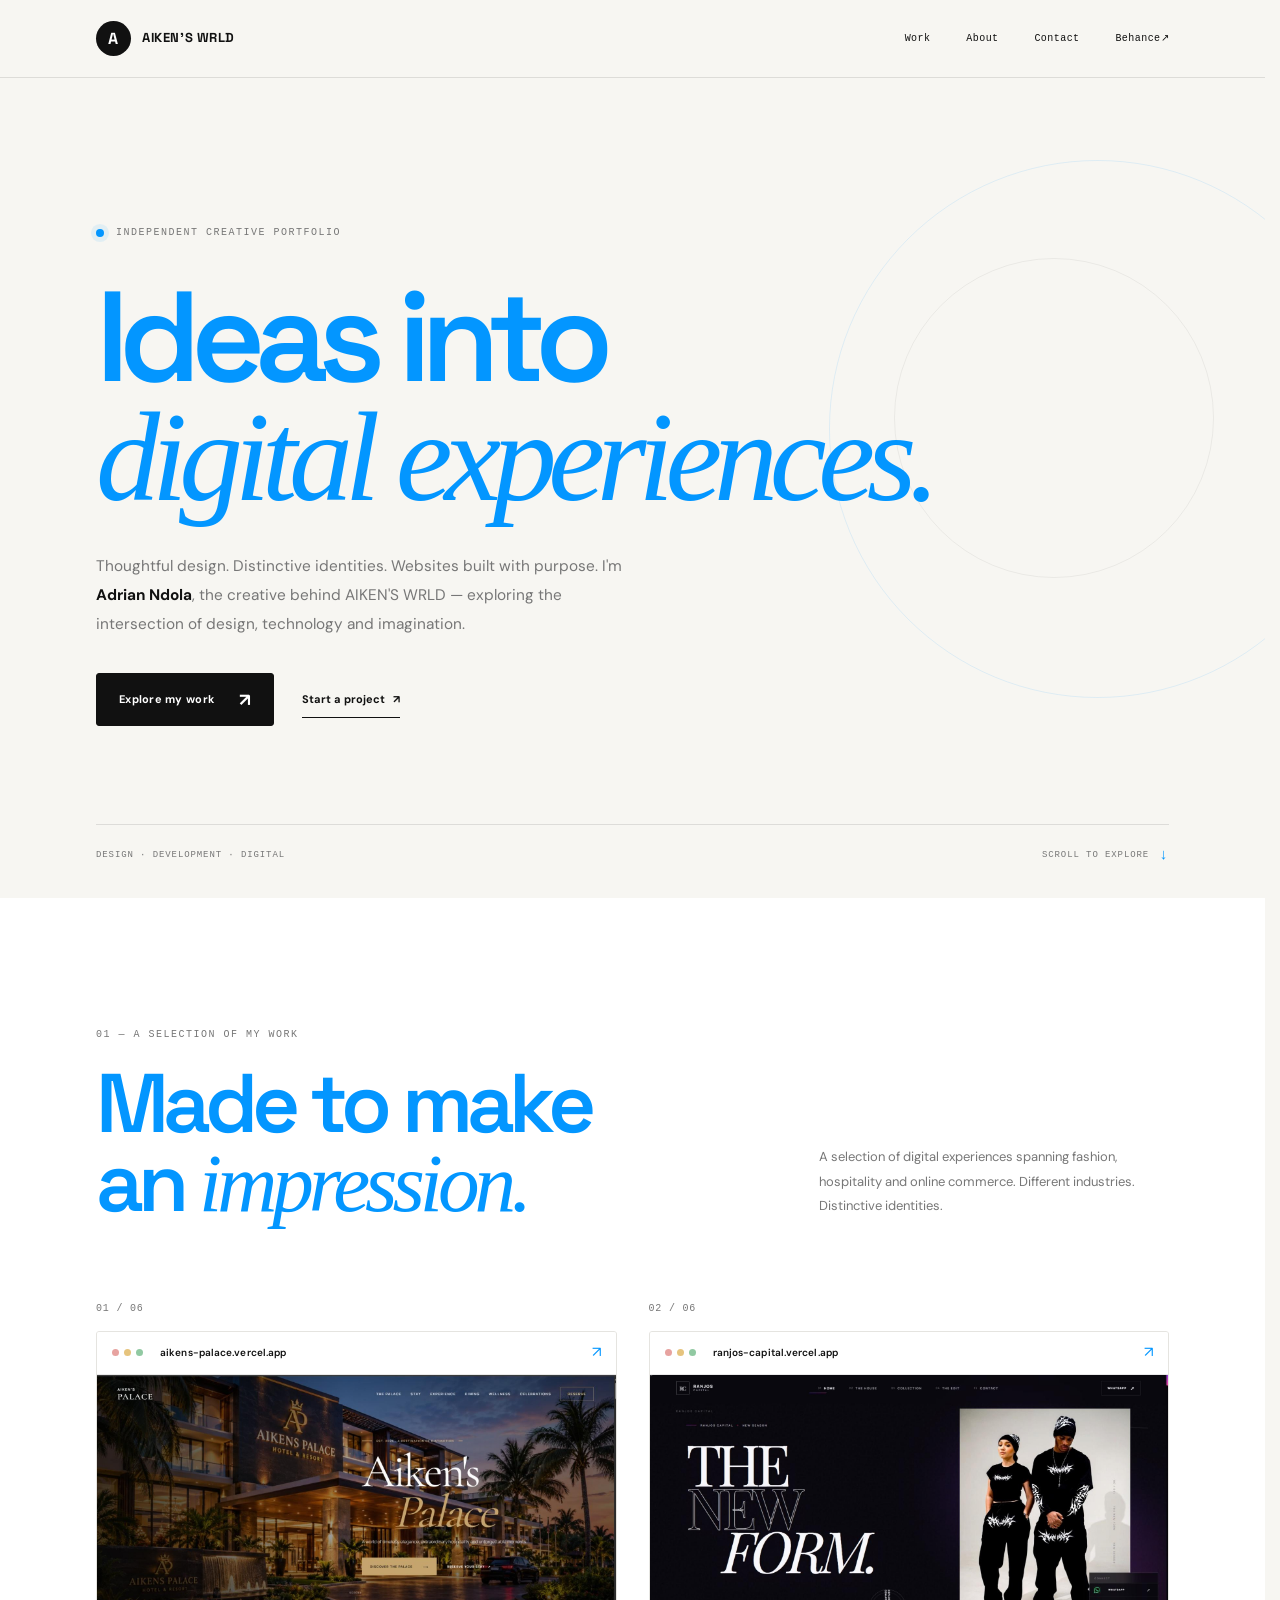
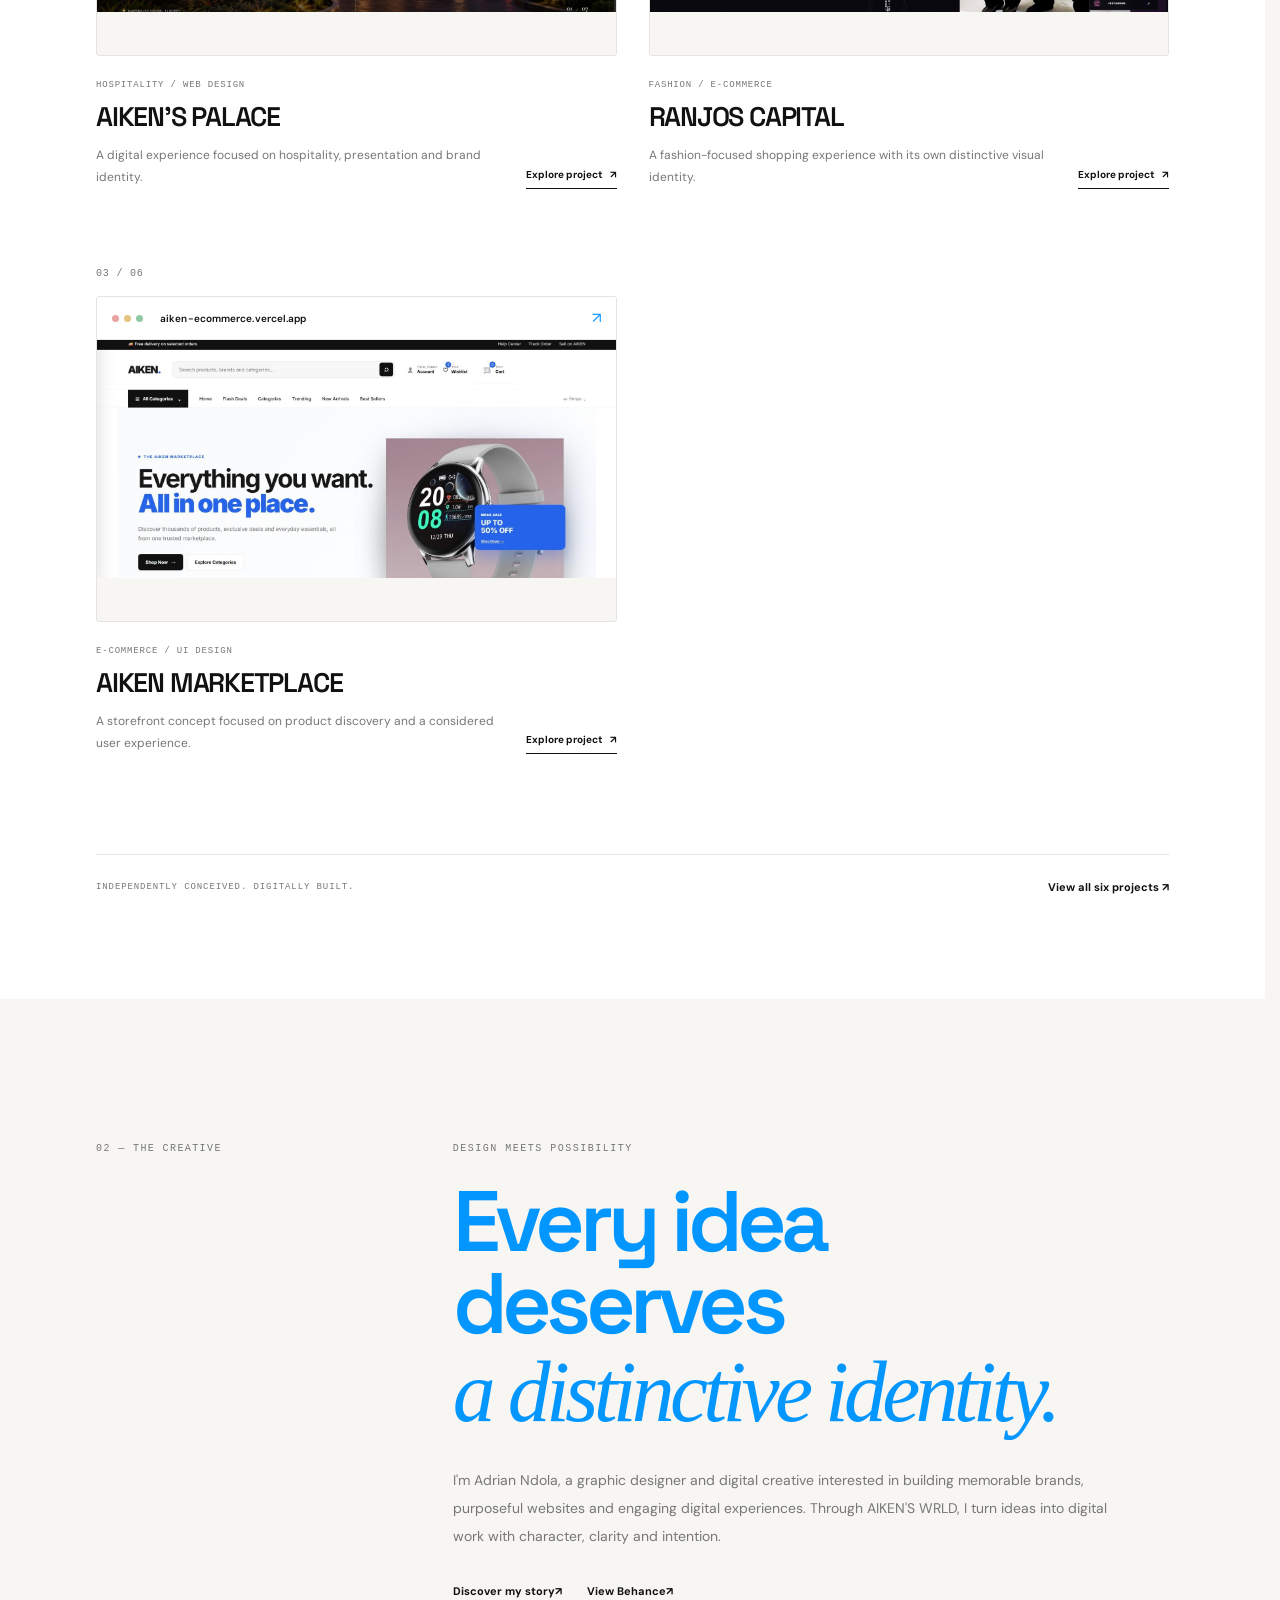
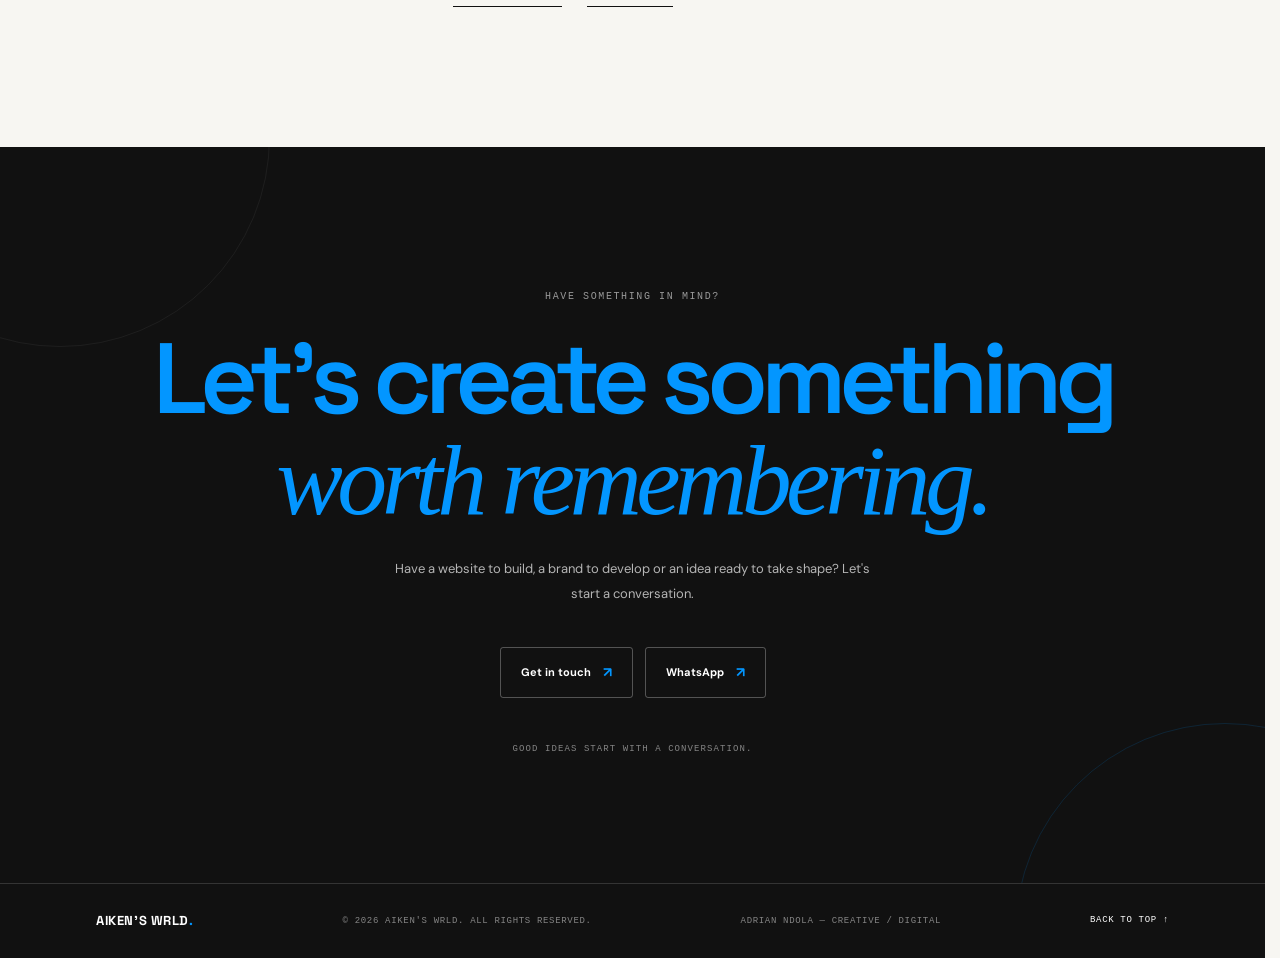
==== commit 6f108bf8: "Add files via upload" ====
--- a/index.html
+++ b/index.html
@@ -1,93 +1,64 @@
 
 <!DOCTYPE html>
 <html lang="en">
-
 <head>
     <meta charset="UTF-8">
     <meta name="viewport" content="width=device-width, initial-scale=1.0">
-
-    <title>AIKEN'S WRLD — Selected Digital Experiences by Adrian Ndola</title>
-
-    <meta name="description"
-        content="Explore selected websites, digital experiences, e-commerce platforms and creative projects designed and developed by Adrian Ndola under AIKEN'S WRLD.">
-
+    <meta name="theme-color" content="#f7f6f2">
+
+    <title>AIKEN'S WRLD — Adrian Ndola | Creative Portfolio</title>
+
+    <meta name="description" content="Explore AIKEN'S WRLD, the creative portfolio of Adrian Ndola. Discover distinctive websites, e-commerce experiences, digital design and creative projects.">
     <meta name="author" content="Adrian Ndola">
-    <meta name="theme-color" content="#f7f6f2">
     <meta name="robots" content="index, follow">
 
     <meta property="og:type" content="website">
-    <meta property="og:title" content="AIKEN'S WRLD — Digital Experiences">
-    <meta property="og:description"
-        content="Selected digital experiences designed and developed by Adrian Ndola.">
+    <meta property="og:title" content="AIKEN'S WRLD — Creative Portfolio">
+    <meta property="og:description" content="Distinctive design. Thoughtful development. Digital experiences by Adrian Ndola.">
     <meta property="og:image" content="images/aikens-palace.jpg">
 
     <link rel="preconnect" href="https://fonts.googleapis.com">
     <link rel="preconnect" href="https://fonts.gstatic.com" crossorigin>
-
-    <link
-        href="https://fonts.googleapis.com/css2?family=DM+Sans:wght@400;500;600;700&family=Space+Grotesk:wght@400;500;600;700&display=swap"
-        rel="stylesheet">
+    <link href="https://fonts.googleapis.com/css2?family=DM+Sans:wght@400;500;600;700&family=Space+Grotesk:wght@400;500;600;700&display=swap" rel="stylesheet">
 
     <link rel="stylesheet" href="style.css">
-
     <link rel="icon" href="images/favicon.png" type="image/png">
-
 </head>
 
 <body>
 
-    <!-- ACCESSIBILITY: SKIP NAVIGATION -->
-    <a href="#main-content" class="skip-link">
-        Skip to content
-    </a>
-
-    <!-- AMBIENT CURSOR EFFECT -->
+    <a href="#main-content" class="skip-link">Skip to content</a>
     <div class="cursor-glow" aria-hidden="true"></div>
 
-    <!-- HEADER / NAVIGATION -->
+    <!-- MAIN NAVIGATION -->
     <header class="navbar">
-
-        <a href="#home" class="brand-mark" aria-label="AIKEN'S WRLD home">
+        <a href="index.html" class="brand-mark" aria-label="AIKEN'S WRLD home">
             <span class="brand-symbol">A</span>
             <span class="brand-name">AIKEN'S WRLD</span>
         </a>
 
-        <button
-            class="menu-toggle"
-            type="button"
+        <button class="menu-toggle" type="button"
             aria-label="Open navigation menu"
             aria-expanded="false"
             aria-controls="primary-navigation">
-
             <span></span>
             <span></span>
-
         </button>
 
         <nav id="primary-navigation" aria-label="Main navigation">
-
-            <a href="#work">Work</a>
-
-            <a href="#about">About</a>
-
-            <a href="#contact">Contact</a>
-
-            <a
-                href="https://www.behance.net/adrianndola"
-                target="_blank"
-                rel="noopener noreferrer">
-
+            <a href="work.html">Work</a>
+            <a href="about.html">About</a>
+            <a href="contact.html">Contact</a>
+            <a href="https://www.behance.net/adrianndola"
+               target="_blank" rel="noopener noreferrer">
                 Behance <span aria-hidden="true">↗</span>
-
             </a>
-
         </nav>
-
     </header>
 
     <main id="main-content">
 
-        <!-- HERO SECTION -->
+        <!-- HERO -->
         <section class="hero" id="home">
 
             <div class="hero-label">
@@ -96,645 +67,249 @@
             </div>
 
             <h1>
-                Websites built to
-                <em>stand out.</em>
+                Ideas into
+                <em>digital experiences.</em>
             </h1>
 
             <p class="hero-description">
                 Thoughtful design. Distinctive identities.
-                Digital experiences built with intention.
-
-                A selection of work by
-                <strong>Adrian Ndola</strong>, created under
-                AIKEN'S WRLD.
+                Websites built with purpose.
+
+                I'm <strong>Adrian Ndola</strong>, the creative behind
+                AIKEN'S WRLD — exploring the intersection of design,
+                technology and imagination.
             </p>
 
             <div class="hero-buttons">
-
-                <a href="#work" class="primary-button">
-                    Explore the work
-                    <span aria-hidden="true">↘</span>
+                <a href="work.html" class="primary-button">
+                    Explore my work <span aria-hidden="true">↗</span>
                 </a>
 
-                <a
-                    href="https://www.behance.net/adrianndola"
-                    target="_blank"
-                    rel="noopener noreferrer"
-                    class="secondary-link">
-
-                    Discover my Behance
-                    <span aria-hidden="true">↗</span>
-
+                <a href="contact.html" class="secondary-link">
+                    Start a project <span aria-hidden="true">↗</span>
                 </a>
-
             </div>
 
             <div class="hero-meta">
-
                 <span>DESIGN · DEVELOPMENT · DIGITAL</span>
-
                 <span class="scroll-text">
-                    SCROLL TO EXPLORE
-                    <span aria-hidden="true">↓</span>
+                    SCROLL TO EXPLORE <span aria-hidden="true">↓</span>
                 </span>
-
             </div>
 
         </section>
 
-        <!-- SELECTED PROJECTS -->
-        <section class="work" id="work">
+        <!-- FEATURED WORK -->
+        <section class="work" id="featured-work">
 
             <div class="section-header">
-
                 <div class="section-heading">
-
-                    <span class="section-label">
-                        01 — SELECTED WORK
-                    </span>
-
-                    <h2>
-                        Built for different
-                        <em>worlds.</em>
-                    </h2>
-
+                    <span class="section-label">01 — A SELECTION OF MY WORK</span>
+                    <h2>Made to make an <em>impression.</em></h2>
                 </div>
 
                 <p>
-                    Six digital experiences across different industries.
-                    Each project explores its own identity, purpose and
-                    approach to the modern web.
+                    A selection of digital experiences spanning
+                    fashion, hospitality and online commerce.
+                    Different industries. Distinctive identities.
                 </p>
-
             </div>
 
             <div class="projects">
 
-                <!-- PROJECT 01: AIKEN'S PALACE -->
+                <!-- PROJECT 01 -->
                 <article class="project">
-
                     <span class="project-number">01 / 06</span>
 
-                    <a
-                        href="https://aikens-palace.vercel.app/"
-                        target="_blank"
-                        rel="noopener noreferrer"
-                        class="project-preview-link"
-                        aria-label="Explore AIKEN'S PALACE website">
-
+                    <a href="https://aikens-palace.vercel.app/"
+                       target="_blank" rel="noopener noreferrer"
+                       class="project-preview-link"
+                       aria-label="Explore AIKEN'S PALACE">
                         <div class="website-preview palace">
-
                             <div class="browser-bar">
-
                                 <div class="browser-dots" aria-hidden="true">
-                                    <span></span>
-                                    <span></span>
-                                    <span></span>
+                                    <span></span><span></span><span></span>
                                 </div>
-
                                 <small>aikens-palace.vercel.app</small>
-
                                 <span class="browser-action" aria-hidden="true">↗</span>
-
-                            </div>
-
+                            </div>
                             <div class="preview-content">
-
-                                <img
-                                    src="images/aikens-palace.jpg"
-                                    alt="AIKEN'S PALACE hospitality website preview"
-                                    loading="lazy"
-                                    decoding="async">
-
-                            </div>
-
-                        </div>
-
+                                <img src="images/aikens-palace.jpg"
+                                     alt="AIKEN'S PALACE website preview"
+                                     loading="lazy" decoding="async">
+                            </div>
+                        </div>
                     </a>
 
                     <div class="project-info">
-
                         <div class="project-details">
-
-                            <span class="project-category">
-                                HOSPITALITY / WEB DESIGN
-                            </span>
-
+                            <span class="project-category">HOSPITALITY / WEB DESIGN</span>
                             <h3>AIKEN'S PALACE</h3>
-
                             <p class="project-description">
-                                A digital experience built around hospitality
-                                and brand presentation.
+                                A digital experience focused on hospitality,
+                                presentation and brand identity.
                             </p>
-
-                        </div>
-
-                        <a
-                            href="https://aikens-palace.vercel.app/"
-                            target="_blank"
-                            rel="noopener noreferrer"
-                            class="view-site">
-
+                        </div>
+                        <a href="https://aikens-palace.vercel.app/"
+                           target="_blank" rel="noopener noreferrer"
+                           class="view-site">
                             Explore project <span aria-hidden="true">↗</span>
-
                         </a>
-
                     </div>
-
                 </article>
 
-                <!-- PROJECT 02: RANJOS CAPITAL -->
+                <!-- PROJECT 02 -->
                 <article class="project">
-
                     <span class="project-number">02 / 06</span>
 
-                    <a
-                        href="https://ranjos-capital.vercel.app/"
-                        target="_blank"
-                        rel="noopener noreferrer"
-                        class="project-preview-link"
-                        aria-label="Explore Ranjos Capital website">
-
+                    <a href="https://ranjos-capital.vercel.app/"
+                       target="_blank" rel="noopener noreferrer"
+                       class="project-preview-link"
+                       aria-label="Explore Ranjos Capital">
                         <div class="website-preview ranjos">
-
                             <div class="browser-bar">
-
                                 <div class="browser-dots" aria-hidden="true">
-                                    <span></span>
-                                    <span></span>
-                                    <span></span>
+                                    <span></span><span></span><span></span>
                                 </div>
-
                                 <small>ranjos-capital.vercel.app</small>
-
                                 <span class="browser-action" aria-hidden="true">↗</span>
-
-                            </div>
-
+                            </div>
                             <div class="preview-content">
-
-                                <img
-                                    src="images/ranjos-capital.jpg"
-                                    alt="Ranjos Capital fashion e-commerce website preview"
-                                    loading="lazy"
-                                    decoding="async">
-
-                            </div>
-
-                        </div>
-
+                                <img src="images/ranjos-capital.jpg"
+                                     alt="Ranjos Capital fashion website preview"
+                                     loading="lazy" decoding="async">
+                            </div>
+                        </div>
                     </a>
 
                     <div class="project-info">
-
                         <div class="project-details">
-
-                            <span class="project-category">
-                                FASHION / E-COMMERCE
-                            </span>
-
+                            <span class="project-category">FASHION / E-COMMERCE</span>
                             <h3>RANJOS CAPITAL</h3>
-
                             <p class="project-description">
                                 A fashion-focused shopping experience with
-                                a distinctive digital identity.
+                                its own distinctive visual identity.
                             </p>
-
-                        </div>
-
-                        <a
-                            href="https://ranjos-capital.vercel.app/"
-                            target="_blank"
-                            rel="noopener noreferrer"
-                            class="view-site">
-
+                        </div>
+                        <a href="https://ranjos-capital.vercel.app/"
+                           target="_blank" rel="noopener noreferrer"
+                           class="view-site">
                             Explore project <span aria-hidden="true">↗</span>
-
                         </a>
-
                     </div>
-
                 </article>
 
-                <!-- PROJECT 03: AIKEN MARKETPLACE -->
+                <!-- PROJECT 03 -->
                 <article class="project">
-
                     <span class="project-number">03 / 06</span>
 
-                    <a
-                        href="https://aiken-ecommerce.vercel.app/"
-                        target="_blank"
-                        rel="noopener noreferrer"
-                        class="project-preview-link"
-                        aria-label="Explore AIKEN Marketplace website">
-
+                    <a href="https://aiken-ecommerce.vercel.app/"
+                       target="_blank" rel="noopener noreferrer"
+                       class="project-preview-link"
+                       aria-label="Explore AIKEN Marketplace">
                         <div class="website-preview marketplace">
-
                             <div class="browser-bar">
-
                                 <div class="browser-dots" aria-hidden="true">
-                                    <span></span>
-                                    <span></span>
-                                    <span></span>
+                                    <span></span><span></span><span></span>
                                 </div>
-
                                 <small>aiken-ecommerce.vercel.app</small>
-
                                 <span class="browser-action" aria-hidden="true">↗</span>
-
-                            </div>
-
+                            </div>
                             <div class="preview-content">
-
-                                <img
-                                    src="images/aiken-marketplace.jpg"
-                                    alt="AIKEN Marketplace e-commerce website preview"
-                                    loading="lazy"
-                                    decoding="async">
-
-                            </div>
-
-                        </div>
-
+                                <img src="images/aiken-marketplace.jpg"
+                                     alt="AIKEN Marketplace website preview"
+                                     loading="lazy" decoding="async">
+                            </div>
+                        </div>
                     </a>
 
                     <div class="project-info">
-
                         <div class="project-details">
-
-                            <span class="project-category">
-                                E-COMMERCE / UI DESIGN
-                            </span>
-
+                            <span class="project-category">E-COMMERCE / UI DESIGN</span>
                             <h3>AIKEN MARKETPLACE</h3>
-
                             <p class="project-description">
-                                A digital storefront concept focused on
-                                product discovery and user experience.
+                                A storefront concept focused on product
+                                discovery and a considered user experience.
                             </p>
-
-                        </div>
-
-                        <a
-                            href="https://aiken-ecommerce.vercel.app/"
-                            target="_blank"
-                            rel="noopener noreferrer"
-                            class="view-site">
-
+                        </div>
+                        <a href="https://aiken-ecommerce.vercel.app/"
+                           target="_blank" rel="noopener noreferrer"
+                           class="view-site">
                             Explore project <span aria-hidden="true">↗</span>
-
                         </a>
-
                     </div>
-
                 </article>
 
-                <!-- PROJECT 04: AIKEN'S WRLD AGENCY -->
-                <article class="project">
-
-                    <span class="project-number">04 / 06</span>
-
-                    <a
-                        href="https://thecreativeaiken-ops.github.io/aikenswrldagency/"
-                        target="_blank"
-                        rel="noopener noreferrer"
-                        class="project-preview-link"
-                        aria-label="Explore AIKEN'S WRLD Agency website">
-
-                        <div class="website-preview agency">
-
-                            <div class="browser-bar">
-
-                                <div class="browser-dots" aria-hidden="true">
-                                    <span></span>
-                                    <span></span>
-                                    <span></span>
-                                </div>
-
-                                <small>aikenswrldagency.github.io</small>
-
-                                <span class="browser-action" aria-hidden="true">↗</span>
-
-                            </div>
-
-                            <div class="preview-content">
-
-                                <img
-                                    src="images/aikens-agency.jpg"
-                                    alt="AIKEN'S WRLD Agency digital marketing website preview"
-                                    loading="lazy"
-                                    decoding="async">
-
-                            </div>
-
-                        </div>
-
+            </div>
+
+            <div class="work-footer">
+                <span>INDEPENDENTLY CONCEIVED. DIGITALLY BUILT.</span>
+                <a href="work.html">View all six projects <span aria-hidden="true">↗</span></a>
+            </div>
+
+        </section>
+
+        <!-- ABOUT PREVIEW -->
+        <section class="about" id="about-preview">
+
+            <div class="about-label">02 — THE CREATIVE</div>
+
+            <div class="about-content">
+                <span class="section-label">DESIGN MEETS POSSIBILITY</span>
+
+                <h2>
+                    Every idea deserves
+                    <em>a distinctive identity.</em>
+                </h2>
+
+                <p>
+                    I'm Adrian Ndola, a graphic designer and digital creative
+                    interested in building memorable brands, purposeful
+                    websites and engaging digital experiences.
+
+                    Through AIKEN'S WRLD, I turn ideas into digital work
+                    with character, clarity and intention.
+                </p>
+
+                <div class="about-links">
+                    <a href="about.html">Discover my story <span aria-hidden="true">↗</span></a>
+                    <a href="https://www.behance.net/adrianndola"
+                       target="_blank" rel="noopener noreferrer">
+                        View Behance <span aria-hidden="true">↗</span>
                     </a>
-
-                    <div class="project-info">
-
-                        <div class="project-details">
-
-                            <span class="project-category">
-                                CREATIVE AGENCY / DIGITAL MARKETING
-                            </span>
-
-                            <h3>AIKEN'S WRLD AGENCY</h3>
-
-                            <p class="project-description">
-                                A creative agency presence for digital
-                                strategy, design and brand growth.
-                            </p>
-
-                        </div>
-
-                        <a
-                            href="https://thecreativeaiken-ops.github.io/aikenswrldagency/"
-                            target="_blank"
-                            rel="noopener noreferrer"
-                            class="view-site">
-
-                            Explore project <span aria-hidden="true">↗</span>
-
-                        </a>
-
-                    </div>
-
-                </article>
-
-                <!-- PROJECT 05: ALL STAR BURGER -->
-                <article class="project">
-
-                    <span class="project-number">05 / 06</span>
-
-                    <a
-                        href="https://all-star-burger.vercel.app/"
-                        target="_blank"
-                        rel="noopener noreferrer"
-                        class="project-preview-link"
-                        aria-label="Explore All Star Burger website">
-
-                        <div class="website-preview burger">
-
-                            <div class="browser-bar">
-
-                                <div class="browser-dots" aria-hidden="true">
-                                    <span></span>
-                                    <span></span>
-                                    <span></span>
-                                </div>
-
-                                <small>all-star-burger.vercel.app</small>
-
-                                <span class="browser-action" aria-hidden="true">↗</span>
-
-                            </div>
-
-                            <div class="preview-content">
-
-                                <img
-                                    src="images/all-star-burger.jpg"
-                                    alt="All Star Burger restaurant website preview"
-                                    loading="lazy"
-                                    decoding="async">
-
-                            </div>
-
-                        </div>
-
-                    </a>
-
-                    <div class="project-info">
-
-                        <div class="project-details">
-
-                            <span class="project-category">
-                                RESTAURANT / BRAND EXPERIENCE
-                            </span>
-
-                            <h3>ALL STAR BURGER</h3>
-
-                            <p class="project-description">
-                                A restaurant-focused web concept built
-                                around appetite, identity and presentation.
-                            </p>
-
-                        </div>
-
-                        <a
-                            href="https://all-star-burger.vercel.app/"
-                            target="_blank"
-                            rel="noopener noreferrer"
-                            class="view-site">
-
-                            Explore project <span aria-hidden="true">↗</span>
-
-                        </a>
-
-                    </div>
-
-                </article>
-
-                <!-- PROJECT 06: NOVA -->
-                <article class="project">
-
-                    <span class="project-number">06 / 06</span>
-
-                    <a
-                        href="https://nova-saas-six.vercel.app/"
-                        target="_blank"
-                        rel="noopener noreferrer"
-                        class="project-preview-link"
-                        aria-label="Explore Nova SaaS website">
-
-                        <div class="website-preview nova">
-
-                            <div class="browser-bar">
-
-                                <div class="browser-dots" aria-hidden="true">
-                                    <span></span>
-                                    <span></span>
-                                    <span></span>
-                                </div>
-
-                                <small>nova-saas-six.vercel.app</small>
-
-                                <span class="browser-action" aria-hidden="true">↗</span>
-
-                            </div>
-
-                            <div class="preview-content">
-
-                                <img
-                                    src="images/nova.jpg"
-                                    alt="Nova SaaS technology website preview"
-                                    loading="lazy"
-                                    decoding="async">
-
-                            </div>
-
-                        </div>
-
-                    </a>
-
-                    <div class="project-info">
-
-                        <div class="project-details">
-
-                            <span class="project-category">
-                                AI / SAAS / PRODUCT DESIGN
-                            </span>
-
-                            <h3>NOVA</h3>
-
-                            <p class="project-description">
-                                A software product concept exploring
-                                modern interfaces and digital tools.
-                            </p>
-
-                        </div>
-
-                        <a
-                            href="https://nova-saas-six.vercel.app/"
-                            target="_blank"
-                            rel="noopener noreferrer"
-                            class="view-site">
-
-                            Explore project <span aria-hidden="true">↗</span>
-
-                        </a>
-
-                    </div>
-
-                </article>
-
-            </div>
-
-            <div class="work-footer">
-
-                <span>INDEPENDENTLY CONCEIVED. DIGITALLY BUILT.</span>
-
-                <a
-                    href="https://www.behance.net/adrianndola"
-                    target="_blank"
-                    rel="noopener noreferrer">
-
-                    More creative work on Behance ↗
-
-                </a>
-
+                </div>
             </div>
 
         </section>
 
-        <!-- ABOUT THE CREATIVE -->
-        <section class="about" id="about">
-
-            <div class="about-label">
-                02 — THE CREATIVE
-            </div>
-
-            <div class="about-content">
-
-                <span class="section-label">
-                    MEET THE CREATIVE BEHIND THE WORK
-                </span>
-
-                <h2>
-                    Design. Ideas.
-                    <em>Digital experiences.</em>
-                </h2>
-
-                <p>
-                    I'm <strong>Adrian Ndola</strong>, a graphic designer
-                    and digital creative interested in building distinctive
-                    visual identities, websites and digital experiences.
-
-                    Through <strong>AIKEN'S WRLD</strong>, I bring ideas
-                    to life through design, creative thinking and the
-                    possibilities of the digital world.
-                </p>
-
-                <div class="about-links">
-
-                    <a
-                        href="https://www.behance.net/adrianndola"
-                        target="_blank"
-                        rel="noopener noreferrer">
-
-                        Explore Behance ↗
-
-                    </a>
-
-                    <a href="about.html">
-                        More about me ↗
-                    </a>
-
-                    <a href="mailto:thecreativeaiken@gmail.com">
-                        Let's talk ↗
-                    </a>
-
-                </div>
-
-            </div>
-
-        </section>
-
-        <!-- CONTACT / CALL TO ACTION -->
-        <section class="cta" id="contact">
-
-            <span class="cta-label">
-                HAVE A PROJECT IN MIND?
-            </span>
+        <!-- CONTACT PREVIEW -->
+        <section class="cta" id="contact-preview">
+
+            <span class="cta-label">HAVE SOMETHING IN MIND?</span>
 
             <h2>
-                Let's build something
+                Let's create something
                 <em>worth remembering.</em>
             </h2>
 
             <p class="cta-description">
-                Have an idea, a brand to build or a website to bring to life?
-                Let's turn the vision into something real.
+                Have a website to build, a brand to develop or an idea
+                ready to take shape? Let's start a conversation.
             </p>
 
             <div class="cta-contact">
-
-                <!-- WHATSAPP -->
-                <a
-                    href="https://wa.me/254794624359"
-                    target="_blank"
-                    rel="noopener noreferrer"
-                    class="cta-button">
-
+                <a href="contact.html" class="cta-button">
+                    Get in touch <span aria-hidden="true">↗</span>
+                </a>
+
+                <a href="https://wa.me/254794624359"
+                   target="_blank" rel="noopener noreferrer"
+                   class="cta-button">
                     WhatsApp <span aria-hidden="true">↗</span>
-
                 </a>
-
-                <!-- EMAIL -->
-                <a
-                    href="mailto:thecreativeaiken@gmail.com?subject=Web%20Project%20Inquiry"
-                    class="cta-button">
-
-                    Email me <span aria-hidden="true">↗</span>
-
-                </a>
-
-                <!-- LINKEDIN -->
-                <a
-                    href="https://www.linkedin.com/in/adrian-ndola-awour-3a61433a2/"
-                    target="_blank"
-                    rel="noopener noreferrer"
-                    class="cta-button linkedin-link">
-
-                    LinkedIn <span aria-hidden="true">↗</span>
-
-                </a>
-
-            </div>
-
-            <span class="cta-note">
-                GOOD IDEAS START WITH A CONVERSATION.
-            </span>
+            </div>
+
+            <span class="cta-note">GOOD IDEAS START WITH A CONVERSATION.</span>
 
         </section>
 
@@ -742,91 +317,57 @@
 
     <!-- FOOTER -->
     <footer class="site-footer">
-
-        <a href="#home" class="footer-brand">
+        <a href="index.html" class="footer-brand">
             AIKEN'S WRLD<span aria-hidden="true">.</span>
         </a>
 
         <span class="footer-credit">
-            © <span id="current-year">2026</span>
-            AIKEN'S WRLD. ALL RIGHTS RESERVED.
+            © <span id="current-year">2026</span> AIKEN'S WRLD. ALL RIGHTS RESERVED.
         </span>
 
-        <span class="footer-creator">
-            ADRIAN NDOLA — CREATIVE / DIGITAL
-        </span>
-
-        <a href="#home" class="back-to-top">
-            BACK TO TOP ↑
-        </a>
-
+        <span class="footer-creator">ADRIAN NDOLA — CREATIVE / DIGITAL</span>
+
+        <a href="#home" class="back-to-top">BACK TO TOP ↑</a>
     </footer>
 
-    <!-- EXISTING SITE SCRIPT -->
     <script src="script.js"></script>
-
-    <!-- LIGHTWEIGHT NAVIGATION FALLBACK -->
     <script>
         document.addEventListener("DOMContentLoaded", () => {
-
-            const menuToggle = document.querySelector(".menu-toggle");
-            const navigation = document.querySelector("#primary-navigation");
+            const toggle = document.querySelector(".menu-toggle");
+            const nav = document.querySelector("#primary-navigation");
             const year = document.querySelector("#current-year");
 
-            if (year) {
-                year.textContent = new Date().getFullYear();
-            }
-
-            if (menuToggle && navigation) {
-
-                menuToggle.addEventListener("click", () => {
-
-                    const isOpen =
-                        menuToggle.getAttribute("aria-expanded") === "true";
-
-                    menuToggle.setAttribute(
-                        "aria-expanded",
-                        String(!isOpen)
-                    );
-
-                    menuToggle.setAttribute(
-                        "aria-label",
-                        isOpen ? "Open navigation menu" : "Close navigation menu"
-                    );
-
-                    navigation.classList.toggle("is-open", !isOpen);
-
-                });
-
-                navigation.querySelectorAll("a").forEach((link) => {
-
-                    link.addEventListener("click", () => {
-
-                        menuToggle.setAttribute("aria-expanded", "false");
-                        menuToggle.setAttribute("aria-label", "Open navigation menu");
-                        navigation.classList.remove("is-open");
-
-                    });
-
-                });
-
-                document.addEventListener("keydown", (event) => {
-
-                    if (event.key === "Escape") {
-
-                        menuToggle.setAttribute("aria-expanded", "false");
-                        menuToggle.setAttribute("aria-label", "Open navigation menu");
-                        navigation.classList.remove("is-open");
-
-                    }
-
-                });
-
-            }
-
+            if (year) year.textContent = new Date().getFullYear();
+
+            if (!toggle || !nav) return;
+
+            const closeMenu = () => {
+                toggle.setAttribute("aria-expanded", "false");
+                toggle.setAttribute("aria-label", "Open navigation menu");
+                nav.classList.remove("is-open");
+            };
+
+            toggle.addEventListener("click", () => {
+                const open = toggle.getAttribute("aria-expanded") === "true";
+
+                toggle.setAttribute("aria-expanded", String(!open));
+                toggle.setAttribute(
+                    "aria-label",
+                    open ? "Open navigation menu" : "Close navigation menu"
+                );
+
+                nav.classList.toggle("is-open", !open);
+            });
+
+            nav.querySelectorAll("a").forEach(link => {
+                link.addEventListener("click", closeMenu);
+            });
+
+            document.addEventListener("keydown", event => {
+                if (event.key === "Escape") closeMenu();
+            });
         });
     </script>
 
 </body>
-
 </html>
--- a/style.css
+++ b/style.css
@@ -1,9 +1,9 @@
 
 /* =========================================================
-   AIKEN'S WRLD — PREMIUM PORTFOLIO
+   AIKEN'S WRLD — SIGNATURE PORTFOLIO DESIGN SYSTEM
    Creative direction: Adrian Ndola
    Fonts: DM Sans + Space Grotesk
-   Original brand palette preserved
+   Palette preserved: Blue / Black / Cream / White
    ========================================================= */
 
 
@@ -12,6 +12,8 @@
    ========================================================= */
 
 :root {
+    color-scheme: light;
+
     --black: #111111;
     --white: #ffffff;
     --cream: #f7f6f2;
@@ -19,26 +21,38 @@
     --light-gray: #e8e8e8;
     --blue: #0396ff;
 
-    --blue-soft: rgba(3, 150, 255, 0.10);
-    --blue-glow: rgba(3, 150, 255, 0.20);
-    --black-soft: rgba(17, 17, 17, 0.06);
-    --border-light: rgba(17, 17, 17, 0.10);
-    --border-dark: rgba(255, 255, 255, 0.14);
+    --blue-soft: rgba(3, 150, 255, 0.09);
+    --blue-glow: rgba(3, 150, 255, 0.18);
+
+    --black-soft: rgba(17, 17, 17, 0.045);
+    --border-light: rgba(17, 17, 17, 0.11);
+    --border-dark: rgba(255, 255, 255, 0.15);
 
     --font-body: "DM Sans", sans-serif;
     --font-heading: "Space Grotesk", sans-serif;
     --font-editorial: Georgia, serif;
-
-    --page-gutter: 8vw;
+    --font-mono: "DM Mono", monospace;
+
+    --page-gutter: clamp(24px, 7.5vw, 120px);
     --nav-height: 78px;
     --content-width: 1600px;
 
     --ease-premium: cubic-bezier(0.22, 1, 0.36, 1);
-    --transition-fast: 0.25s ease;
+    --ease-out: cubic-bezier(0.16, 1, 0.3, 1);
+
+    --transition-fast: 0.22s ease;
     --transition-smooth: 0.45s var(--ease-premium);
+    --transition-slow: 0.75s var(--ease-premium);
 
     --radius-small: 3px;
     --radius-medium: 8px;
+
+    --shadow-card:
+        0 10px 30px rgba(17, 17, 17, 0.045);
+
+    --shadow-card-hover:
+        0 24px 55px rgba(17, 17, 17, 0.11),
+        0 5px 16px rgba(3, 150, 255, 0.055);
 }
 
 
@@ -56,8 +70,9 @@
 
 html {
     scroll-behavior: smooth;
-    scroll-padding-top: calc(var(--nav-height) + 20px);
+    scroll-padding-top: calc(var(--nav-height) + 24px);
     -webkit-text-size-adjust: 100%;
+    scrollbar-gutter: stable;
 }
 
 body {
@@ -69,7 +84,7 @@
 
     font-family: var(--font-body);
     font-size: 15px;
-    line-height: 1.6;
+    line-height: 1.7;
 
     -webkit-font-smoothing: antialiased;
     -moz-osx-font-smoothing: grayscale;
@@ -84,12 +99,18 @@
 
 button,
 input,
-textarea {
+textarea,
+select {
     font: inherit;
 }
 
 button {
     color: inherit;
+}
+
+button,
+a {
+    touch-action: manipulation;
 }
 
 a {
@@ -97,19 +118,31 @@
     text-decoration: none;
 }
 
+img,
+picture,
+video,
+canvas,
+svg {
+    display: block;
+    max-width: 100%;
+}
+
 img {
-    display: block;
-    width: 100%;
-    max-width: 100%;
+    height: auto;
 }
 
 button,
-a {
-    touch-action: manipulation;
+input,
+textarea,
+select {
+    accent-color: var(--blue);
 }
 
 button:focus-visible,
-a:focus-visible {
+a:focus-visible,
+input:focus-visible,
+textarea:focus-visible,
+select:focus-visible {
     outline: 2px solid var(--blue);
     outline-offset: 5px;
 }
@@ -126,6 +159,39 @@
 #main-content {
     width: 100%;
     overflow: clip;
+}
+
+main {
+    width: 100%;
+}
+
+h1,
+h2,
+h3,
+h4,
+p {
+    overflow-wrap: break-word;
+}
+
+h1,
+h2,
+h3 {
+    text-wrap: balance;
+}
+
+button,
+a {
+    -webkit-appearance: none;
+}
+
+@supports not (overflow: clip) {
+    body {
+        overflow-x: hidden;
+    }
+
+    #main-content {
+        overflow-x: hidden;
+    }
 }
 
 
@@ -144,7 +210,10 @@
     background: var(--black);
     color: var(--white);
 
-    transform: translateY(-150%);
+    font-size: 12px;
+    font-weight: 700;
+
+    transform: translateY(-160%);
     transition: transform var(--transition-fast);
 }
 
@@ -154,7 +223,7 @@
 
 
 /* =========================================================
-   04. CURSOR GLOW
+   04. OPTIONAL CURSOR GLOW
    ========================================================= */
 
 .cursor-glow {
@@ -167,12 +236,10 @@
     height: 18px;
 
     border-radius: 50%;
-
-    background: rgba(3, 150, 255, 0.22);
+    background: rgba(3, 150, 255, 0.20);
 
     pointer-events: none;
     transform: translate(-50%, -50%);
-
     mix-blend-mode: multiply;
 
     opacity: 0;
@@ -187,7 +254,7 @@
 
 
 /* =========================================================
-   05. PREMIUM NAVIGATION
+   05. NAVIGATION
    ========================================================= */
 
 .navbar {
@@ -202,52 +269,62 @@
     align-items: center;
     justify-content: space-between;
 
-    gap: 35px;
-
+    gap: 30px;
     padding: 15px var(--page-gutter);
 
-    background: rgba(247, 246, 242, 0.96);
-
+    background: rgba(247, 246, 242, 0.94);
     border-bottom: 1px solid var(--border-light);
 
+    -webkit-backdrop-filter: blur(18px);
+    backdrop-filter: blur(18px);
+
     transition:
-        padding var(--transition-fast),
-        background var(--transition-fast);
-}
-
-
-/* Brand */
-
-.brand-mark {
+        background var(--transition-fast),
+        border-color var(--transition-fast);
+}
+
+
+/* Brand mark: new and legacy markup */
+
+.brand-mark,
+.logo {
     display: inline-flex;
     align-items: center;
     gap: 11px;
 
     flex-shrink: 0;
 
+    color: var(--black);
+
     font-family: var(--font-heading);
     font-size: 13px;
     font-weight: 700;
 
-    letter-spacing: 0.075em;
-}
-
-.brand-symbol {
+    letter-spacing: 0.045em;
+}
+
+.brand-name,
+.logo span {
+    white-space: nowrap;
+}
+
+.brand-symbol,
+.logo-circle {
     width: 35px;
     height: 35px;
 
-    display: grid;
-    place-items: center;
+    display: inline-flex;
+    align-items: center;
+    justify-content: center;
 
     flex-shrink: 0;
 
     border-radius: 50%;
-
     background: var(--black);
     color: var(--white);
 
     font-family: var(--font-heading);
-    font-size: 17px;
+    font-size: 16px;
     font-weight: 700;
 
     transition:
@@ -256,51 +333,53 @@
         transform var(--transition-smooth);
 }
 
-.brand-mark:hover .brand-symbol {
+.brand-mark:hover .brand-symbol,
+.logo:hover .logo-circle {
     background: var(--blue);
     color: var(--white);
-
     transform: rotate(-8deg);
 }
 
-.brand-name {
-    white-space: nowrap;
-}
-
 
 /* Navigation links */
 
-.navbar nav {
+.navbar nav,
+#primary-navigation {
     display: flex;
     align-items: center;
     justify-content: flex-end;
 
-    gap: clamp(20px, 3vw, 42px);
-}
-
-.navbar nav a {
+    gap: clamp(18px, 2.8vw, 40px);
+}
+
+.navbar nav a,
+#primary-navigation a {
     position: relative;
 
     display: inline-flex;
     align-items: center;
-    gap: 5px;
-
+
+    min-height: 35px;
     padding: 8px 0;
 
     color: var(--black);
 
-    font-size: 12px;
-    font-weight: 600;
+    font-family: var(--font-mono);
+    font-size: 10px;
+    font-weight: 500;
+
+    letter-spacing: 0.045em;
 
     transition: color var(--transition-fast);
 }
 
-.navbar nav a::after {
+.navbar nav a::after,
+#primary-navigation a::after {
     content: "";
 
     position: absolute;
     left: 0;
-    bottom: 2px;
+    bottom: 3px;
 
     width: 100%;
     height: 1px;
@@ -313,17 +392,30 @@
     transition: transform var(--transition-smooth);
 }
 
-.navbar nav a:hover {
+.navbar nav a:hover,
+#primary-navigation a:hover {
     color: var(--blue);
 }
 
-.navbar nav a:hover::after {
+.navbar nav a:hover::after,
+#primary-navigation a:hover::after,
+.navbar nav a.active::after,
+#primary-navigation a.active::after,
+.navbar nav a[aria-current="page"]::after,
+#primary-navigation a[aria-current="page"]::after {
     transform: scaleX(1);
     transform-origin: left;
 }
 
-
-/* Mobile menu toggle */
+.navbar nav a.active,
+.navbar nav a[aria-current="page"],
+#primary-navigation a.active,
+#primary-navigation a[aria-current="page"] {
+    color: var(--black);
+}
+
+
+/* Mobile navigation toggle */
 
 .menu-toggle {
     display: none;
@@ -341,8 +433,16 @@
     border-radius: var(--radius-small);
 
     background: transparent;
-
     cursor: pointer;
+
+    transition:
+        border-color var(--transition-fast),
+        background var(--transition-fast);
+}
+
+.menu-toggle:hover {
+    border-color: var(--blue);
+    background: var(--blue-soft);
 }
 
 .menu-toggle span {
@@ -362,14 +462,25 @@
     width: 12px;
 }
 
+.menu-toggle[aria-expanded="true"] span:first-child {
+    transform: translateY(3.75px) rotate(45deg);
+}
+
+.menu-toggle[aria-expanded="true"] span:last-child {
+    width: 17px;
+    transform: translateY(-3.75px) rotate(-45deg);
+}
+
 
 /* =========================================================
-   06. HERO — EDITORIAL STYLE
+   06. HERO
    ========================================================= */
 
 .hero {
     position: relative;
-
+    isolation: isolate;
+
+    width: 100%;
     min-height: min(820px, calc(100svh - var(--nav-height)));
 
     display: flex;
@@ -377,66 +488,61 @@
     align-items: flex-start;
     justify-content: center;
 
-    padding: 105px var(--page-gutter) 125px;
-
-    isolation: isolate;
-}
-
-
-/* Subtle background detail */
-
-.hero::before {
+    padding: clamp(85px, 10vw, 145px) var(--page-gutter)
+        clamp(115px, 12vw, 155px);
+}
+
+
+/* Restrained geometric details */
+
+.hero::before,
+.hero::after {
     content: "";
 
     position: absolute;
     z-index: -1;
 
-    top: 12%;
+    aspect-ratio: 1;
+    border-radius: 50%;
+
+    pointer-events: none;
+}
+
+.hero::before {
+    top: 10%;
     right: -8%;
 
-    width: min(42vw, 600px);
-    aspect-ratio: 1;
-
-    border: 1px solid rgba(3, 150, 255, 0.09);
-    border-radius: 50%;
-
-    pointer-events: none;
+    width: min(42vw, 610px);
+
+    border: 1px solid rgba(3, 150, 255, 0.10);
 }
 
 .hero::after {
-    content: "";
-
-    position: absolute;
-    z-index: -1;
-
-    top: 23%;
-    right: 3%;
-
-    width: min(25vw, 350px);
-    aspect-ratio: 1;
+    top: 22%;
+    right: 4%;
+
+    width: min(25vw, 360px);
 
     border: 1px solid rgba(17, 17, 17, 0.055);
-    border-radius: 50%;
-
-    pointer-events: none;
-}
-
-
-/* Hero label */
+}
+
+
+/* Eyebrow */
 
 .hero-label {
     display: flex;
     align-items: center;
     gap: 12px;
 
-    margin-bottom: 32px;
+    margin-bottom: clamp(26px, 3.2vw, 40px);
 
     color: var(--gray);
 
+    font-family: var(--font-mono);
     font-size: 10px;
-    font-weight: 700;
-
-    letter-spacing: 0.17em;
+    font-weight: 500;
+
+    letter-spacing: 0.15em;
 }
 
 .hero-label span {
@@ -446,7 +552,6 @@
     flex-shrink: 0;
 
     border-radius: 50%;
-
     background: var(--blue);
 
     box-shadow: 0 0 0 5px var(--blue-soft);
@@ -455,28 +560,26 @@
 }
 
 
-/* Hero headline */
+/* Headline */
 
 .hero h1 {
-    max-width: 1050px;
+    max-width: 1150px;
 
     color: var(--blue);
 
     font-family: var(--font-heading);
-    font-size: clamp(64px, 9.4vw, 148px);
-
+    font-size: clamp(66px, 10vw, 152px);
     font-weight: 600;
 
     line-height: 0.88;
-    letter-spacing: -0.075em;
+    letter-spacing: -0.078em;
 
     text-wrap: balance;
 }
 
 .hero h1 em {
     display: block;
-
-    margin-top: 0.06em;
+    margin-top: 0.055em;
 
     color: var(--blue);
 
@@ -488,16 +591,16 @@
 }
 
 
-/* Hero paragraph */
+/* Supporting description */
 
 .hero-description {
-    max-width: 520px;
-
-    margin-top: 37px;
+    max-width: 530px;
+
+    margin-top: clamp(27px, 3vw, 39px);
 
     color: var(--gray);
 
-    font-size: clamp(14px, 1.25vw, 17px);
+    font-size: clamp(14px, 1.2vw, 17px);
     line-height: 1.9;
 }
 
@@ -514,9 +617,8 @@
     align-items: center;
     flex-wrap: wrap;
 
-    gap: 30px;
-
-    margin-top: 35px;
+    gap: 28px;
+    margin-top: 34px;
 }
 
 .primary-button {
@@ -525,27 +627,32 @@
     display: inline-flex;
     align-items: center;
     justify-content: center;
+
     gap: 25px;
-
     padding: 15px 22px;
+
+    border: 1px solid var(--black);
+    border-radius: var(--radius-small);
 
     background: var(--black);
     color: var(--white);
 
-    border: 1px solid var(--black);
-    border-radius: var(--radius-small);
-
-    font-size: 12px;
+    font-size: 11px;
     font-weight: 700;
+    letter-spacing: 0.025em;
+
+    cursor: pointer;
 
     transition:
         background var(--transition-fast),
+        color var(--transition-fast),
         border-color var(--transition-fast),
-        transform var(--transition-smooth);
+        transform var(--transition-smooth),
+        box-shadow var(--transition-fast);
 }
 
 .primary-button span {
-    font-size: 19px;
+    font-size: 18px;
     line-height: 1;
 
     transition: transform var(--transition-fast);
@@ -556,6 +663,7 @@
     border-color: var(--blue);
 
     transform: translateY(-3px);
+    box-shadow: 0 9px 24px rgba(3, 150, 255, 0.17);
 }
 
 .primary-button:hover span {
@@ -573,7 +681,7 @@
 
     color: var(--black);
 
-    font-size: 12px;
+    font-size: 11px;
     font-weight: 700;
 
     transition:
@@ -587,28 +695,30 @@
 }
 
 
-/* Hero bottom information */
+/* Hero metadata */
 
 .hero-meta {
     position: absolute;
     right: var(--page-gutter);
-    bottom: 34px;
+    bottom: 30px;
     left: var(--page-gutter);
 
     display: flex;
     align-items: center;
     justify-content: space-between;
+
     gap: 20px;
-
-    padding-top: 19px;
+    padding-top: 18px;
 
     border-top: 1px solid var(--border-light);
 
     color: var(--gray);
 
+    font-family: var(--font-mono);
     font-size: 9px;
-    font-weight: 700;
-    letter-spacing: 0.13em;
+    font-weight: 400;
+
+    letter-spacing: 0.10em;
 }
 
 .scroll-text {
@@ -616,13 +726,11 @@
     align-items: center;
     gap: 10px;
 
-    position: static;
-
     color: var(--gray);
 
+    font-family: var(--font-mono);
     font-size: 9px;
-    font-weight: 700;
-    letter-spacing: 0.13em;
+    letter-spacing: 0.10em;
 }
 
 .scroll-text span {
@@ -632,26 +740,16 @@
 
 
 /* =========================================================
-   07. WORK SECTION
+   07. SECTION HEADERS
    ========================================================= */
-
-.work {
-    padding: 125px var(--page-gutter) 100px;
-
-    background: var(--white);
-}
-
-
-/* Section heading */
 
 .section-header {
     display: flex;
     align-items: flex-end;
     justify-content: space-between;
 
-    gap: 60px;
-
-    margin-bottom: 75px;
+    gap: 55px;
+    margin-bottom: clamp(45px, 6vw, 78px);
 }
 
 .section-heading {
@@ -661,30 +759,28 @@
 .section-label {
     display: block;
 
-    margin-bottom: 23px;
+    margin-bottom: 21px;
 
     color: var(--gray);
 
+    font-family: var(--font-mono);
     font-size: 10px;
-    font-weight: 700;
-
-    letter-spacing: 0.16em;
+    font-weight: 500;
+
+    letter-spacing: 0.15em;
 }
 
 .section-header h2 {
-    max-width: 750px;
+    max-width: 790px;
 
     color: var(--blue);
 
     font-family: var(--font-heading);
-    font-size: clamp(45px, 6.3vw, 86px);
-
+    font-size: clamp(45px, 6.5vw, 90px);
     font-weight: 600;
 
-    line-height: 0.94;
-    letter-spacing: -0.065em;
-
-    text-wrap: balance;
+    line-height: 0.95;
+    letter-spacing: -0.068em;
 }
 
 .section-header h2 em {
@@ -698,11 +794,10 @@
 }
 
 .section-header > p {
-    max-width: 335px;
-
+    max-width: 350px;
     flex-shrink: 0;
 
-    padding-bottom: 5px;
+    padding-bottom: 4px;
 
     color: var(--gray);
 
@@ -712,16 +807,28 @@
 
 
 /* =========================================================
-   08. PROJECT GRID
+   08. WORK SECTION
+   ========================================================= */
+
+.work {
+    padding: clamp(85px, 10vw, 140px) var(--page-gutter)
+        clamp(75px, 8vw, 110px);
+
+    background: var(--white);
+    scroll-margin-top: calc(var(--nav-height) + 20px);
+}
+
+
+/* =========================================================
+   09. PROJECT GRID
    ========================================================= */
 
 .projects {
     display: grid;
-
     grid-template-columns: repeat(2, minmax(0, 1fr));
 
-    column-gap: 30px;
-    row-gap: 76px;
+    column-gap: clamp(20px, 2.5vw, 36px);
+    row-gap: clamp(55px, 6vw, 82px);
 }
 
 .project {
@@ -736,50 +843,49 @@
         transform 0.7s var(--ease-premium);
 }
 
-/* Supports existing scroll-reveal JavaScript */
+/* Compatible with existing reveal scripts */
 
 .project.show {
     opacity: 1;
     transform: translateY(0);
 }
 
-
-/* Project index */
-
 .project-number {
     display: block;
 
-    margin-bottom: 15px;
+    margin-bottom: 14px;
 
     color: var(--gray);
 
-    font-family: var(--font-heading);
+    font-family: var(--font-mono);
     font-size: 10px;
-    font-weight: 600;
 
     letter-spacing: 0.08em;
 }
 
 
-/* Project clickable image */
+/* Project preview link */
 
 .project-preview-link {
     display: block;
-
-    overflow: visible;
+    min-width: 0;
+
+    overflow: hidden;
 
     border-radius: var(--radius-small);
 
+    text-decoration: none;
     outline-offset: 5px;
 }
 
 
 /* =========================================================
-   09. WEBSITE PREVIEW WINDOWS
+   10. BROWSER PREVIEW CARDS
    ========================================================= */
 
 .website-preview {
     position: relative;
+    isolation: isolate;
 
     width: 100%;
     aspect-ratio: 16 / 10;
@@ -790,10 +896,7 @@
     border-radius: var(--radius-small);
 
     background: var(--cream);
-
-    box-shadow: 0 12px 30px rgba(0, 0, 0, 0.055);
-
-    isolation: isolate;
+    box-shadow: var(--shadow-card);
 
     transition:
         transform var(--transition-smooth),
@@ -802,17 +905,14 @@
 }
 
 .project:hover .website-preview {
-    transform: translateY(-6px);
-
-    border-color: rgba(3, 150, 255, 0.25);
-
-    box-shadow:
-        0 25px 55px rgba(0, 0, 0, 0.11),
-        0 4px 15px rgba(3, 150, 255, 0.045);
-}
-
-
-/* Browser top bar */
+    transform: translateY(-5px);
+
+    border-color: rgba(3, 150, 255, 0.26);
+    box-shadow: var(--shadow-card-hover);
+}
+
+
+/* Browser chrome */
 
 .browser-bar {
     position: absolute;
@@ -825,13 +925,11 @@
 
     display: flex;
     align-items: center;
-
     gap: 12px;
 
     padding: 0 15px;
 
     background: rgba(255, 255, 255, 0.98);
-
     border-bottom: 1px solid rgba(17, 17, 17, 0.09);
 }
 
@@ -840,8 +938,8 @@
     align-items: center;
 
     flex-shrink: 0;
-
     gap: 5px;
+
     margin-right: 5px;
 }
 
@@ -849,8 +947,9 @@
     width: 7px;
     height: 7px;
 
+    flex-shrink: 0;
+
     border-radius: 50%;
-
     background: #c9c9c9;
 }
 
@@ -866,12 +965,8 @@
     background: #91c9a2;
 }
 
-
-/* Browser URL text */
-
 .browser-bar small {
     display: block;
-
     min-width: 0;
 
     overflow: hidden;
@@ -887,16 +982,11 @@
     white-space: nowrap;
 }
 
-
-/* Browser external link indicator */
-
 .browser-action {
+    flex-shrink: 0;
     margin-left: auto;
 
-    flex-shrink: 0;
-
     color: var(--blue);
-
     font-size: 15px;
     line-height: 1;
 }
@@ -908,12 +998,10 @@
     position: relative;
 
     display: block;
-
     width: 100%;
     height: 100%;
 
     overflow: hidden;
-
     padding-top: 43px;
 }
 
@@ -928,15 +1016,16 @@
 
     transform: scale(1);
 
-    transition: transform 0.9s var(--ease-premium);
-}
-
-.project:hover .preview-content img {
-    transform: scale(1.045);
-}
-
-
-/* Individual preview positioning */
+    transition: transform 0.85s var(--ease-premium);
+}
+
+.project:hover .preview-content img,
+.project-preview-link:hover .preview-content img {
+    transform: scale(1.035);
+}
+
+
+/* Keep all supplied project screenshots aligned consistently */
 
 .palace .preview-content img,
 .ranjos .preview-content img,
@@ -949,7 +1038,7 @@
 
 
 /* =========================================================
-   10. PROJECT INFORMATION
+   11. PROJECT INFORMATION
    ========================================================= */
 
 .project-info {
@@ -957,8 +1046,7 @@
     align-items: flex-end;
     justify-content: space-between;
 
-    gap: 24px;
-
+    gap: 22px;
     margin-top: 22px;
 }
 
@@ -969,26 +1057,26 @@
 .project-category {
     display: block;
 
-    margin-bottom: 10px;
+    margin-bottom: 9px;
 
     color: var(--gray);
 
+    font-family: var(--font-mono);
     font-size: 9px;
-    font-weight: 700;
-
-    letter-spacing: 0.13em;
+    font-weight: 500;
+
+    letter-spacing: 0.09em;
     line-height: 1.7;
 }
 
 .project-info h3 {
-    color: var(--blue);
+    color: var(--black);
 
     font-family: var(--font-heading);
-    font-size: clamp(20px, 2vw, 27px);
-
+    font-size: clamp(21px, 2.1vw, 29px);
     font-weight: 600;
 
-    line-height: 1.15;
+    line-height: 1.18;
     letter-spacing: -0.045em;
 
     overflow-wrap: anywhere;
@@ -1001,18 +1089,18 @@
 }
 
 .project-description {
-    max-width: 390px;
+    max-width: 410px;
 
     margin-top: 10px;
 
     color: var(--gray);
 
     font-size: 12px;
-    line-height: 1.8;
-}
-
-
-/* View project link */
+    line-height: 1.85;
+}
+
+
+/* View site action */
 
 .view-site {
     display: inline-flex;
@@ -1022,12 +1110,11 @@
     flex-shrink: 0;
 
     padding-bottom: 5px;
-
     border-bottom: 1px solid var(--black);
 
     color: var(--black);
 
-    font-size: 11px;
+    font-size: 10px;
     font-weight: 700;
 
     white-space: nowrap;
@@ -1040,25 +1127,23 @@
 
 .view-site:hover {
     gap: 12px;
-
     color: var(--blue);
     border-color: var(--blue);
 }
 
 
-/* Work section footer */
+/* Work section closing row */
 
 .work-footer {
     display: flex;
     align-items: center;
     justify-content: space-between;
-
     flex-wrap: wrap;
 
     gap: 20px;
 
-    margin-top: 95px;
-    padding-top: 24px;
+    margin-top: clamp(60px, 8vw, 100px);
+    padding-top: 23px;
 
     border-top: 1px solid var(--border-light);
 }
@@ -1066,15 +1151,14 @@
 .work-footer > span {
     color: var(--gray);
 
+    font-family: var(--font-mono);
     font-size: 9px;
-    font-weight: 700;
-
-    letter-spacing: 0.12em;
+
+    letter-spacing: 0.10em;
 }
 
 .work-footer > a {
     color: var(--black);
-
     font-size: 11px;
     font-weight: 700;
 
@@ -1087,19 +1171,19 @@
 
 
 /* =========================================================
-   11. ABOUT THE CREATIVE
+   12. ABOUT SECTION
    ========================================================= */
 
 .about {
     display: grid;
-
     grid-template-columns: minmax(130px, 0.4fr) minmax(0, 1fr);
 
-    gap: 65px;
-
-    padding: 145px var(--page-gutter);
+    gap: clamp(40px, 5.5vw, 80px);
+
+    padding: clamp(90px, 11vw, 155px) var(--page-gutter);
 
     background: var(--cream);
+    scroll-margin-top: calc(var(--nav-height) + 20px);
 }
 
 .about-label {
@@ -1107,39 +1191,36 @@
 
     color: var(--gray);
 
+    font-family: var(--font-mono);
     font-size: 10px;
-    font-weight: 700;
-
-    letter-spacing: 0.16em;
+    font-weight: 500;
+
+    letter-spacing: 0.14em;
 }
 
 .about-content {
     min-width: 0;
-    max-width: 850px;
+    max-width: 900px;
 }
 
 .about-content .section-label {
-    margin-bottom: 25px;
+    margin-bottom: 24px;
 }
 
 .about-content h2 {
     color: var(--blue);
 
     font-family: var(--font-heading);
-    font-size: clamp(48px, 6.5vw, 90px);
-
+    font-size: clamp(48px, 6.7vw, 94px);
     font-weight: 600;
 
-    line-height: 0.95;
-    letter-spacing: -0.065em;
-
-    text-wrap: balance;
+    line-height: 0.96;
+    letter-spacing: -0.067em;
 }
 
 .about-content h2 em {
     display: block;
-
-    margin-top: 0.08em;
+    margin-top: 0.07em;
 
     color: var(--blue);
 
@@ -1151,13 +1232,13 @@
 }
 
 .about-content > p {
-    max-width: 650px;
-
-    margin-top: 37px;
+    max-width: 680px;
+
+    margin-top: 32px;
 
     color: var(--gray);
 
-    font-size: 15px;
+    font-size: 14px;
     line-height: 2;
 }
 
@@ -1175,7 +1256,6 @@
     flex-wrap: wrap;
 
     gap: 25px;
-
     margin-top: 32px;
 }
 
@@ -1184,7 +1264,6 @@
     align-items: center;
 
     padding-bottom: 5px;
-
     border-bottom: 1px solid var(--black);
 
     color: var(--black);
@@ -1204,11 +1283,14 @@
 
 
 /* =========================================================
-   12. CONTACT / CTA
+   13. CONTACT CALL TO ACTION
    ========================================================= */
 
 .cta {
-    padding: 135px var(--page-gutter) 120px;
+    isolation: isolate;
+
+    padding: clamp(90px, 11vw, 150px) var(--page-gutter)
+        clamp(85px, 10vw, 125px);
 
     overflow: hidden;
 
@@ -1216,12 +1298,11 @@
     color: var(--white);
 
     text-align: center;
-
-    isolation: isolate;
-}
-
-
-/* Subtle background decoration */
+    scroll-margin-top: calc(var(--nav-height) + 20px);
+}
+
+
+/* Minimal decorative rings */
 
 .cta::before,
 .cta::after {
@@ -1230,7 +1311,7 @@
     position: absolute;
     z-index: -1;
 
-    width: 360px;
+    width: min(34vw, 420px);
     aspect-ratio: 1;
 
     border: 1px solid rgba(255, 255, 255, 0.055);
@@ -1248,53 +1329,46 @@
     right: -170px;
     bottom: -260px;
 
-    border-color: rgba(3, 150, 255, 0.14);
-}
-
-
-/* CTA label */
-
-.cta > span {
+    border-color: rgba(3, 150, 255, 0.15);
+}
+
+
+/* CTA eyebrow */
+
+.cta > span,
+.cta .cta-label {
     display: block;
 
-    margin-bottom: 27px;
+    margin-bottom: 26px;
 
     color: #999999;
 
+    font-family: var(--font-mono);
     font-size: 10px;
-    font-weight: 700;
-
-    letter-spacing: 0.18em;
-}
-
-.cta .cta-label {
-    color: #999999;
+    font-weight: 500;
+
+    letter-spacing: 0.16em;
 }
 
 
 /* CTA headline */
 
 .cta h2 {
-    max-width: 1050px;
-
+    max-width: 1100px;
     margin: 0 auto;
 
     color: var(--blue);
 
     font-family: var(--font-heading);
-    font-size: clamp(48px, 7.5vw, 105px);
-
+    font-size: clamp(48px, 7.8vw, 110px);
     font-weight: 600;
 
-    line-height: 0.95;
-    letter-spacing: -0.065em;
-
-    text-wrap: balance;
+    line-height: 0.96;
+    letter-spacing: -0.068em;
 }
 
 .cta h2 em {
     display: block;
-
     margin-top: 0.06em;
 
     color: var(--blue);
@@ -1307,18 +1381,18 @@
 }
 
 .cta-description {
-    max-width: 480px;
+    max-width: 500px;
 
     margin: 27px auto 0;
 
     color: #b5b5b5;
 
     font-size: 13px;
-    line-height: 1.9;
-}
-
-
-/* Contact buttons */
+    line-height: 1.95;
+}
+
+
+/* CTA actions */
 
 .cta-contact {
     display: flex;
@@ -1327,8 +1401,7 @@
     flex-wrap: wrap;
 
     gap: 12px;
-
-    margin-top: 42px;
+    margin-top: 40px;
 }
 
 .cta-button {
@@ -1339,10 +1412,9 @@
     justify-content: center;
 
     gap: 12px;
-
     padding: 13px 20px;
 
-    border: 1px solid rgba(255, 255, 255, 0.30);
+    border: 1px solid rgba(255, 255, 255, 0.28);
     border-radius: var(--radius-small);
 
     background: transparent;
@@ -1361,7 +1433,6 @@
 .cta-button:hover {
     background: var(--white);
     color: var(--black);
-
     border-color: var(--white);
 
     transform: translateY(-3px);
@@ -1371,7 +1442,6 @@
     display: inline-block;
 
     color: var(--blue);
-
     font-size: 14px;
 
     transition: transform var(--transition-fast);
@@ -1385,42 +1455,43 @@
 /* CTA final note */
 
 .cta .cta-note {
-    margin-top: 47px;
+    margin-top: 44px;
     margin-bottom: 0;
 
-    color: #777777;
-
+    color: #858585;
+
+    font-family: var(--font-mono);
     font-size: 9px;
-    font-weight: 700;
-
-    letter-spacing: 0.14em;
+    font-weight: 400;
+
+    letter-spacing: 0.12em;
 }
 
 
 /* =========================================================
-   13. FOOTER
+   14. FOOTER
    ========================================================= */
 
 .site-footer {
     display: flex;
     align-items: center;
     justify-content: space-between;
-
     flex-wrap: wrap;
 
     gap: 20px;
 
-    padding: 27px var(--page-gutter);
+    padding: 26px var(--page-gutter);
 
     border-top: 1px solid var(--border-dark);
 
     background: var(--black);
-    color: #777777;
-
+    color: #858585;
+
+    font-family: var(--font-mono);
     font-size: 9px;
-    font-weight: 600;
-
-    letter-spacing: 0.09em;
+    font-weight: 400;
+
+    letter-spacing: 0.075em;
 }
 
 .footer-brand {
@@ -1430,7 +1501,7 @@
     font-size: 13px;
     font-weight: 700;
 
-    letter-spacing: 0.05em;
+    letter-spacing: 0.045em;
 
     transition: color var(--transition-fast);
 }
@@ -1439,7 +1510,8 @@
     color: var(--blue);
 }
 
-.footer-brand:hover {
+.footer-brand:hover,
+.back-to-top:hover {
     color: var(--blue);
 }
 
@@ -1450,42 +1522,36 @@
 
 .back-to-top {
     color: var(--white);
-
     transition: color var(--transition-fast);
 }
 
-.back-to-top:hover {
-    color: var(--blue);
-}
-
-
-/* Compatibility with the original footer markup */
+
+/* Compatibility for existing footer markup */
 
 footer:not(.site-footer) {
     display: flex;
     align-items: center;
     justify-content: space-between;
-
     flex-wrap: wrap;
 
     gap: 20px;
 
-    padding: 27px var(--page-gutter);
+    padding: 26px var(--page-gutter);
 
     border-top: 1px solid var(--border-dark);
 
     background: var(--black);
-    color: #777777;
-
+    color: #858585;
+
+    font-family: var(--font-mono);
     font-size: 9px;
-    font-weight: 600;
-
-    letter-spacing: 0.09em;
+    font-weight: 400;
+
+    letter-spacing: 0.075em;
 }
 
 footer:not(.site-footer) a {
     color: var(--white);
-
     transition: color var(--transition-fast);
 }
 
@@ -1495,7 +1561,7 @@
 
 
 /* =========================================================
-   14. ANIMATIONS
+   15. ANIMATIONS
    ========================================================= */
 
 @keyframes status-pulse {
@@ -1511,26 +1577,17 @@
 
 
 /* =========================================================
-   15. TABLET
+   16. LARGE TABLETS & SMALL LAPTOPS
    ========================================================= */
 
-@media (max-width: 1000px) {
-
+@media (max-width: 1100px) {
     :root {
         --page-gutter: 6vw;
-        --nav-height: 72px;
-    }
-
-    .hero {
-        min-height: 760px;
-        min-height: min(760px, calc(100svh - var(--nav-height)));
-
-        padding-top: 90px;
-        padding-bottom: 115px;
+        --nav-height: 74px;
     }
 
     .hero h1 {
-        font-size: clamp(65px, 10vw, 105px);
+        font-size: clamp(65px, 10vw, 115px);
     }
 
     .section-header {
@@ -1538,43 +1595,33 @@
     }
 
     .section-header > p {
-        max-width: 285px;
+        max-width: 300px;
     }
 
     .projects {
-        column-gap: 22px;
+        column-gap: 23px;
         row-gap: 65px;
     }
 
     .project-info {
-        gap: 15px;
+        gap: 16px;
     }
 
     .project-info h3 {
-        font-size: 22px;
-    }
-
-    .view-site {
-        font-size: 10px;
+        font-size: 23px;
     }
 
     .about {
         gap: 45px;
     }
-
-    .site-footer {
-        column-gap: 25px;
-    }
-
 }
 
 
 /* =========================================================
-   16. MOBILE NAVIGATION & LAYOUT
+   17. MOBILE NAVIGATION & TABLET LAYOUT
    ========================================================= */
 
 @media (max-width: 800px) {
-
     :root {
         --page-gutter: 6vw;
         --nav-height: 68px;
@@ -1584,35 +1631,32 @@
 
     .navbar {
         min-height: var(--nav-height);
-
         gap: 15px;
-
         padding: 12px var(--page-gutter);
     }
 
-    .brand-mark {
+    .brand-mark,
+    .logo {
         gap: 9px;
-
         font-size: 12px;
     }
 
-    .brand-symbol {
+    .brand-symbol,
+    .logo-circle {
         width: 32px;
         height: 32px;
-
         font-size: 15px;
     }
 
     .menu-toggle {
         display: flex;
-
         position: relative;
         z-index: 1002;
-
         flex-shrink: 0;
     }
 
-    .navbar nav {
+    .navbar nav,
+    #primary-navigation {
         position: absolute;
         top: calc(100% + 1px);
         left: 0;
@@ -1624,11 +1668,9 @@
         flex-direction: column;
 
         gap: 0;
-
         padding: 8px var(--page-gutter) 20px;
 
         background: var(--cream);
-
         border-bottom: 1px solid var(--border-light);
 
         opacity: 0;
@@ -1643,42 +1685,33 @@
             transform var(--transition-fast);
     }
 
-    .navbar nav.is-open {
+    .navbar nav.is-open,
+    #primary-navigation.is-open {
         opacity: 1;
         visibility: visible;
         pointer-events: auto;
-
         transform: translateY(0);
     }
 
-    .navbar nav a {
+    .navbar nav a,
+    #primary-navigation a {
         width: 100%;
-
-        padding: 15px 0;
-
+        min-height: 44px;
+
+        padding: 13px 0;
         border-bottom: 1px solid var(--border-light);
 
-        font-size: 13px;
-    }
-
-    .navbar nav a:last-child {
+        font-size: 11px;
+    }
+
+    .navbar nav a:last-child,
+    #primary-navigation a:last-child {
         border-bottom: none;
     }
 
-    .navbar nav a::after {
+    .navbar nav a::after,
+    #primary-navigation a::after {
         display: none;
-    }
-
-
-    /* Animate hamburger into close icon */
-
-    .menu-toggle[aria-expanded="true"] span:first-child {
-        transform: translateY(3.75px) rotate(45deg);
-    }
-
-    .menu-toggle[aria-expanded="true"] span:last-child {
-        transform: translateY(-3.75px) rotate(-45deg);
-        width: 17px;
     }
 
 
@@ -1693,46 +1726,39 @@
     }
 
     .hero::before {
-        top: 8%;
+        top: 7%;
         right: -30%;
-
         width: 75vw;
     }
 
     .hero::after {
         top: 16%;
         right: -8%;
-
         width: 45vw;
     }
 
     .hero-label {
-        margin-bottom: 29px;
-
+        margin-bottom: 27px;
         font-size: 9px;
-        letter-spacing: 0.13em;
+        letter-spacing: 0.12em;
     }
 
     .hero h1 {
-        max-width: 650px;
-
-        font-size: clamp(57px, 11.5vw, 90px);
-
-        line-height: 0.93;
+        max-width: 680px;
+        font-size: clamp(57px, 11.5vw, 91px);
+        line-height: 0.94;
     }
 
     .hero-description {
-        max-width: 480px;
-
+        max-width: 490px;
         margin-top: 27px;
 
         font-size: 14px;
-        line-height: 1.85;
+        line-height: 1.9;
     }
 
     .hero-buttons {
         gap: 22px;
-
         margin-top: 28px;
     }
 
@@ -1743,18 +1769,18 @@
     .hero-meta {
         position: static;
 
-        margin-top: 65px;
+        margin-top: 60px;
         padding-top: 18px;
 
         gap: 15px;
 
         font-size: 8px;
-        letter-spacing: 0.08em;
+        letter-spacing: 0.07em;
     }
 
     .scroll-text {
         font-size: 8px;
-        letter-spacing: 0.08em;
+        letter-spacing: 0.07em;
     }
 
 
@@ -1769,33 +1795,29 @@
         flex-direction: column;
 
         gap: 22px;
-
         margin-bottom: 45px;
     }
 
     .section-label {
         margin-bottom: 18px;
-
         font-size: 9px;
     }
 
     .section-header h2 {
-        font-size: clamp(43px, 8vw, 66px);
+        font-size: clamp(43px, 8vw, 67px);
     }
 
     .section-header > p {
-        max-width: 500px;
-
+        max-width: 520px;
         font-size: 13px;
     }
 
 
-    /* Single-column project layout */
+    /* Single-column project cards */
 
     .projects {
         grid-template-columns: minmax(0, 1fr);
-
-        gap: 54px;
+        gap: 55px;
     }
 
     .project-number {
@@ -1810,17 +1832,16 @@
         align-items: flex-start;
         flex-direction: column;
 
-        gap: 16px;
-
+        gap: 15px;
         margin-top: 18px;
     }
 
     .project-info h3 {
-        font-size: clamp(22px, 5vw, 28px);
+        font-size: clamp(22px, 5vw, 29px);
     }
 
     .project-description {
-        max-width: 450px;
+        max-width: 500px;
     }
 
     .view-site {
@@ -1832,7 +1853,6 @@
         flex-direction: column;
 
         gap: 15px;
-
         margin-top: 60px;
     }
 
@@ -1841,27 +1861,22 @@
 
     .about {
         grid-template-columns: minmax(0, 1fr);
-
-        gap: 30px;
+        gap: 28px;
 
         padding: 85px var(--page-gutter);
     }
 
-    .about-label {
-        font-size: 9px;
-    }
-
+    .about-label,
     .about-content .section-label {
         font-size: 9px;
     }
 
     .about-content h2 {
-        font-size: clamp(46px, 8.5vw, 72px);
+        font-size: clamp(46px, 8.5vw, 74px);
     }
 
     .about-content > p {
         margin-top: 27px;
-
         font-size: 14px;
         line-height: 1.95;
     }
@@ -1878,7 +1893,7 @@
     }
 
     .cta h2 {
-        font-size: clamp(45px, 8.5vw, 72px);
+        font-size: clamp(45px, 8.5vw, 74px);
     }
 
     .cta-description {
@@ -1887,7 +1902,6 @@
 
     .cta-contact {
         gap: 12px;
-
         margin-top: 32px;
     }
 
@@ -1905,25 +1919,21 @@
     .site-footer,
     footer:not(.site-footer) {
         justify-content: flex-start;
-
         gap: 16px;
-
         padding: 25px var(--page-gutter);
     }
 
     .footer-brand {
         width: 100%;
     }
-
 }
 
 
 /* =========================================================
-   17. SMALL PHONES
+   18. SMALL PHONES
    ========================================================= */
 
 @media (max-width: 480px) {
-
     :root {
         --page-gutter: 5.5vw;
     }
@@ -1933,12 +1943,15 @@
         padding-bottom: 11px;
     }
 
-    .brand-mark {
+    .brand-mark,
+    .logo {
+        gap: 8px;
         font-size: 11px;
-        letter-spacing: 0.045em;
-    }
-
-    .brand-symbol {
+        letter-spacing: 0.035em;
+    }
+
+    .brand-symbol,
+    .logo-circle {
         width: 30px;
         height: 30px;
     }
@@ -1958,11 +1971,10 @@
 
     .hero-label {
         gap: 10px;
-
         margin-bottom: 25px;
 
         font-size: 8px;
-        letter-spacing: 0.11em;
+        letter-spacing: 0.10em;
     }
 
     .hero-label span {
@@ -1971,30 +1983,26 @@
     }
 
     .hero h1 {
-        font-size: clamp(49px, 12.8vw, 62px);
-
+        font-size: clamp(47px, 12.6vw, 62px);
         letter-spacing: -0.07em;
-        line-height: 0.96;
+        line-height: 0.97;
     }
 
     .hero-description {
-        margin-top: 24px;
-
+        margin-top: 23px;
         font-size: 13px;
+        line-height: 1.9;
     }
 
     .hero-buttons {
         align-items: flex-start;
         flex-direction: column;
 
-        gap: 20px;
-
+        gap: 19px;
         margin-top: 25px;
     }
 
     .primary-button {
-        width: auto;
-
         padding: 14px 17px;
     }
 
@@ -2003,8 +2011,7 @@
         flex-direction: column;
 
         gap: 12px;
-
-        margin-top: 50px;
+        margin-top: 48px;
     }
 
 
@@ -2016,7 +2023,7 @@
     }
 
     .section-header h2 {
-        font-size: clamp(40px, 10vw, 49px);
+        font-size: clamp(39px, 9.8vw, 49px);
     }
 
     .section-header > p {
@@ -2024,7 +2031,7 @@
     }
 
     .projects {
-        gap: 47px;
+        gap: 46px;
     }
 
     .website-preview {
@@ -2033,9 +2040,7 @@
 
     .browser-bar {
         height: 36px;
-
         gap: 8px;
-
         padding: 0 9px;
     }
 
@@ -2082,7 +2087,7 @@
     }
 
     .about-content h2 {
-        font-size: clamp(41px, 10vw, 51px);
+        font-size: clamp(40px, 9.8vw, 52px);
     }
 
     .about-content > p {
@@ -2092,7 +2097,6 @@
     .about-links {
         align-items: flex-start;
         flex-direction: column;
-
         gap: 17px;
     }
 
@@ -2104,12 +2108,13 @@
         padding-bottom: 75px;
     }
 
-    .cta > span {
+    .cta > span,
+    .cta .cta-label {
         font-size: 9px;
     }
 
     .cta h2 {
-        font-size: clamp(39px, 10vw, 49px);
+        font-size: clamp(38px, 9.8vw, 50px);
     }
 
     .cta-description {
@@ -2123,12 +2128,12 @@
 
     .cta-button {
         width: 100%;
-        max-width: none;
     }
 
     .cta .cta-note {
+        margin-top: 32px;
         font-size: 8px;
-        letter-spacing: 0.09em;
+        letter-spacing: 0.08em;
     }
 
 
@@ -2137,285 +2142,89 @@
     .site-footer,
     footer:not(.site-footer) {
         gap: 13px;
-
         font-size: 8px;
     }
-
 }
 
 
 /* =========================================================
-   18. TOUCH DEVICES
+   19. VERY SMALL PHONES
    ========================================================= */
 
+@media (max-width: 360px) {
+    :root {
+        --page-gutter: 20px;
+    }
+
+    .brand-mark,
+    .logo {
+        font-size: 10px;
+    }
+
+    .hero h1 {
+        font-size: clamp(43px, 12vw, 48px);
+    }
+
+    .hero-meta {
+        font-size: 7px;
+    }
+
+    .section-header h2 {
+        font-size: 37px;
+    }
+
+    .project-info h3 {
+        font-size: 19px;
+    }
+
+    .browser-bar {
+        gap: 6px;
+        padding: 0 7px;
+    }
+
+    .browser-dots {
+        gap: 3px;
+    }
+
+    .browser-dots span {
+        width: 5px;
+        height: 5px;
+    }
+}
+
+
+/* =========================================================
+   20. TOUCH DEVICES
+   ========================================================= */
+
 @media (hover: none), (pointer: coarse) {
-
     .cursor-glow {
         display: none;
     }
 
-    .project:hover .website-preview {
+    .project:hover .website-preview,
+    .project-preview-link:hover .website-preview {
         transform: none;
     }
 
-    .project:hover .preview-content img {
+    .project:hover .preview-content img,
+    .project-preview-link:hover .preview-content img {
         transform: none;
     }
 
     .primary-button:hover,
     .cta-button:hover {
         transform: none;
-    }
-
+        box-shadow: none;
+    }
 }
 
 
 /* =========================================================
-   19. REDUCED MOTION ACCESSIBILITY
+   21. REDUCED MOTION
    ========================================================= */
 
 @media (prefers-reduced-motion: reduce) {
-
-    *,
-    *::before,
-    *::after {
-        scroll-behavior: auto !important;
-
-        animation-duration: 0.01ms !important;
-        animation-iteration-count: 1 !important;
-
-        transition-duration: 0.01ms !important;
-    }
-
-    .project {
-        opacity: 1;
-        transform: none;
-    }
-
-    .cursor-glow {
-        display: none;
-    }
-
-}
-
-
-/* =========================================================
-   20. LEGACY COMPATIBILITY
-   ========================================================= */
-
-/* Supports the older .logo and .logo-circle markup */
-
-.logo {
-    display: inline-flex;
-    align-items: center;
-    gap: 10px;
-
-    font-family: var(--font-heading);
-    font-size: 13px;
-    font-weight: 700;
-
-    letter-spacing: 0.05em;
-}
-
-.logo-circle {
-    width: 32px;
-    height: 32px;
-
-    display: inline-flex;
-    align-items: center;
-    justify-content: center;
-
-    flex-shrink: 0;
-
-    border-radius: 50%;
-
-    background: var(--black);
-    color: var(--white);
-
-    font-family: var(--font-heading);
-    font-weight: 700;
-}
-
-/* Keep older project layouts compatible */
-
-.preview-content img {
-    object-fit: cover;
-    object-position: top center;
-}
-
-/* ==========================================
-   AIKEN'S WRLD — FINAL PREMIUM POLISH
-   Original brand palette preserved
-========================================== */
-
-:root {
-    --aiken-blue: #0396ff;
-    --aiken-black: #111111;
-    --aiken-white: #ffffff;
-    --aiken-cream: #f7f6f2;
-    --aiken-gray: #777777;
-    --aiken-light-gray: #e8e8e8;
-}
-
-/* Smooth scrolling */
-
-html {
-    scroll-behavior: smooth;
-    scroll-padding-top: 100px;
-}
-
-body {
-    background-color: var(--aiken-cream);
-    color: var(--aiken-black);
-    -webkit-font-smoothing: antialiased;
-    text-rendering: optimizeLegibility;
-}
-
-/* Keyboard accessibility */
-
-a:focus-visible,
-button:focus-visible {
-    outline: 2px solid var(--aiken-blue);
-    outline-offset: 5px;
-}
-
-/* Premium project cards */
-
-.project {
-    position: relative;
-    min-width: 0;
-}
-
-.project-preview-link {
-    display: block;
-    overflow: hidden;
-    border-radius: 4px;
-    text-decoration: none;
-}
-
-.website-preview {
-    overflow: hidden;
-    transition:
-        transform 0.5s cubic-bezier(0.2, 0.7, 0.2, 1),
-        box-shadow 0.5s ease;
-}
-
-.project-preview-link img {
-    display: block;
-    width: 100%;
-    height: auto;
-    transition: transform 0.7s cubic-bezier(0.2, 0.7, 0.2, 1);
-}
-
-.project-preview-link:hover img {
-    transform: scale(1.025);
-}
-
-.project-preview-link:focus-visible {
-    outline: 2px solid var(--aiken-blue);
-    outline-offset: 5px;
-}
-
-.project-info {
-    display: flex;
-    align-items: flex-start;
-    justify-content: space-between;
-    gap: 24px;
-}
-
-.project-details {
-    min-width: 0;
-}
-
-.project-category {
-    color: var(--aiken-gray);
-    letter-spacing: 0.09em;
-}
-
-.view-site {
-    flex-shrink: 0;
-    color: var(--aiken-black);
-    text-decoration: none;
-    transition: color 0.25s ease;
-}
-
-.view-site:hover,
-.about-links a:hover,
-.work-footer a:hover {
-    color: var(--aiken-blue);
-}
-
-/* Buttons */
-
-.primary-button,
-.cta-button {
-    transition:
-        background-color 0.25s ease,
-        color 0.25s ease,
-        border-color 0.25s ease,
-        transform 0.25s ease;
-}
-
-.primary-button:hover,
-.cta-button:hover {
-    transform: translateY(-2px);
-}
-
-/* Navigation menu state */
-
-#primary-navigation a {
-    transition: color 0.2s ease;
-}
-
-#primary-navigation a:hover {
-    color: var(--aiken-blue);
-}
-
-/* Consistent section boundaries */
-
-.work,
-.about,
-.cta {
-    scroll-margin-top: 100px;
-}
-
-img {
-    max-width: 100%;
-}
-
-/* Mobile layout */
-
-@media (max-width: 700px) {
-
-    .project-info {
-        flex-direction: column;
-        gap: 16px;
-    }
-
-    .view-site {
-        align-self: flex-start;
-    }
-
-    .hero-meta {
-        flex-wrap: wrap;
-        gap: 12px;
-    }
-
-    .cta-contact {
-        flex-wrap: wrap;
-    }
-
-    .site-footer {
-        flex-wrap: wrap;
-        gap: 18px;
-    }
-
-}
-
-/* Respect reduced-motion preferences */
-
-@media (prefers-reduced-motion: reduce) {
-
     html {
         scroll-behavior: auto;
     }
@@ -2429,4 +2238,69 @@
         scroll-behavior: auto !important;
     }
 
-}
+    .project,
+    .project.show {
+        opacity: 1;
+        transform: none;
+    }
+
+    .cursor-glow {
+        display: none;
+    }
+}
+
+
+/* =========================================================
+   22. LEGACY MARKUP COMPATIBILITY
+   ========================================================= */
+
+/* Older project preview markup */
+
+.preview-content img {
+    object-fit: cover;
+    object-position: top center;
+}
+
+/* Older .logo / .logo-circle branding */
+
+.logo {
+    display: inline-flex;
+    align-items: center;
+    gap: 10px;
+
+    font-family: var(--font-heading);
+    font-size: 13px;
+    font-weight: 700;
+
+    letter-spacing: 0.05em;
+}
+
+.logo-circle {
+    width: 32px;
+    height: 32px;
+
+    display: inline-flex;
+    align-items: center;
+    justify-content: center;
+
+    flex-shrink: 0;
+
+    border-radius: 50%;
+    background: var(--black);
+    color: var(--white);
+
+    font-family: var(--font-heading);
+    font-weight: 700;
+}
+
+/* Ensure anchors remain visually consistent */
+
+.project-preview-link img {
+    max-width: 100%;
+}
+
+.work,
+.about,
+.cta {
+    scroll-margin-top: calc(var(--nav-height) + 20px);
+}
